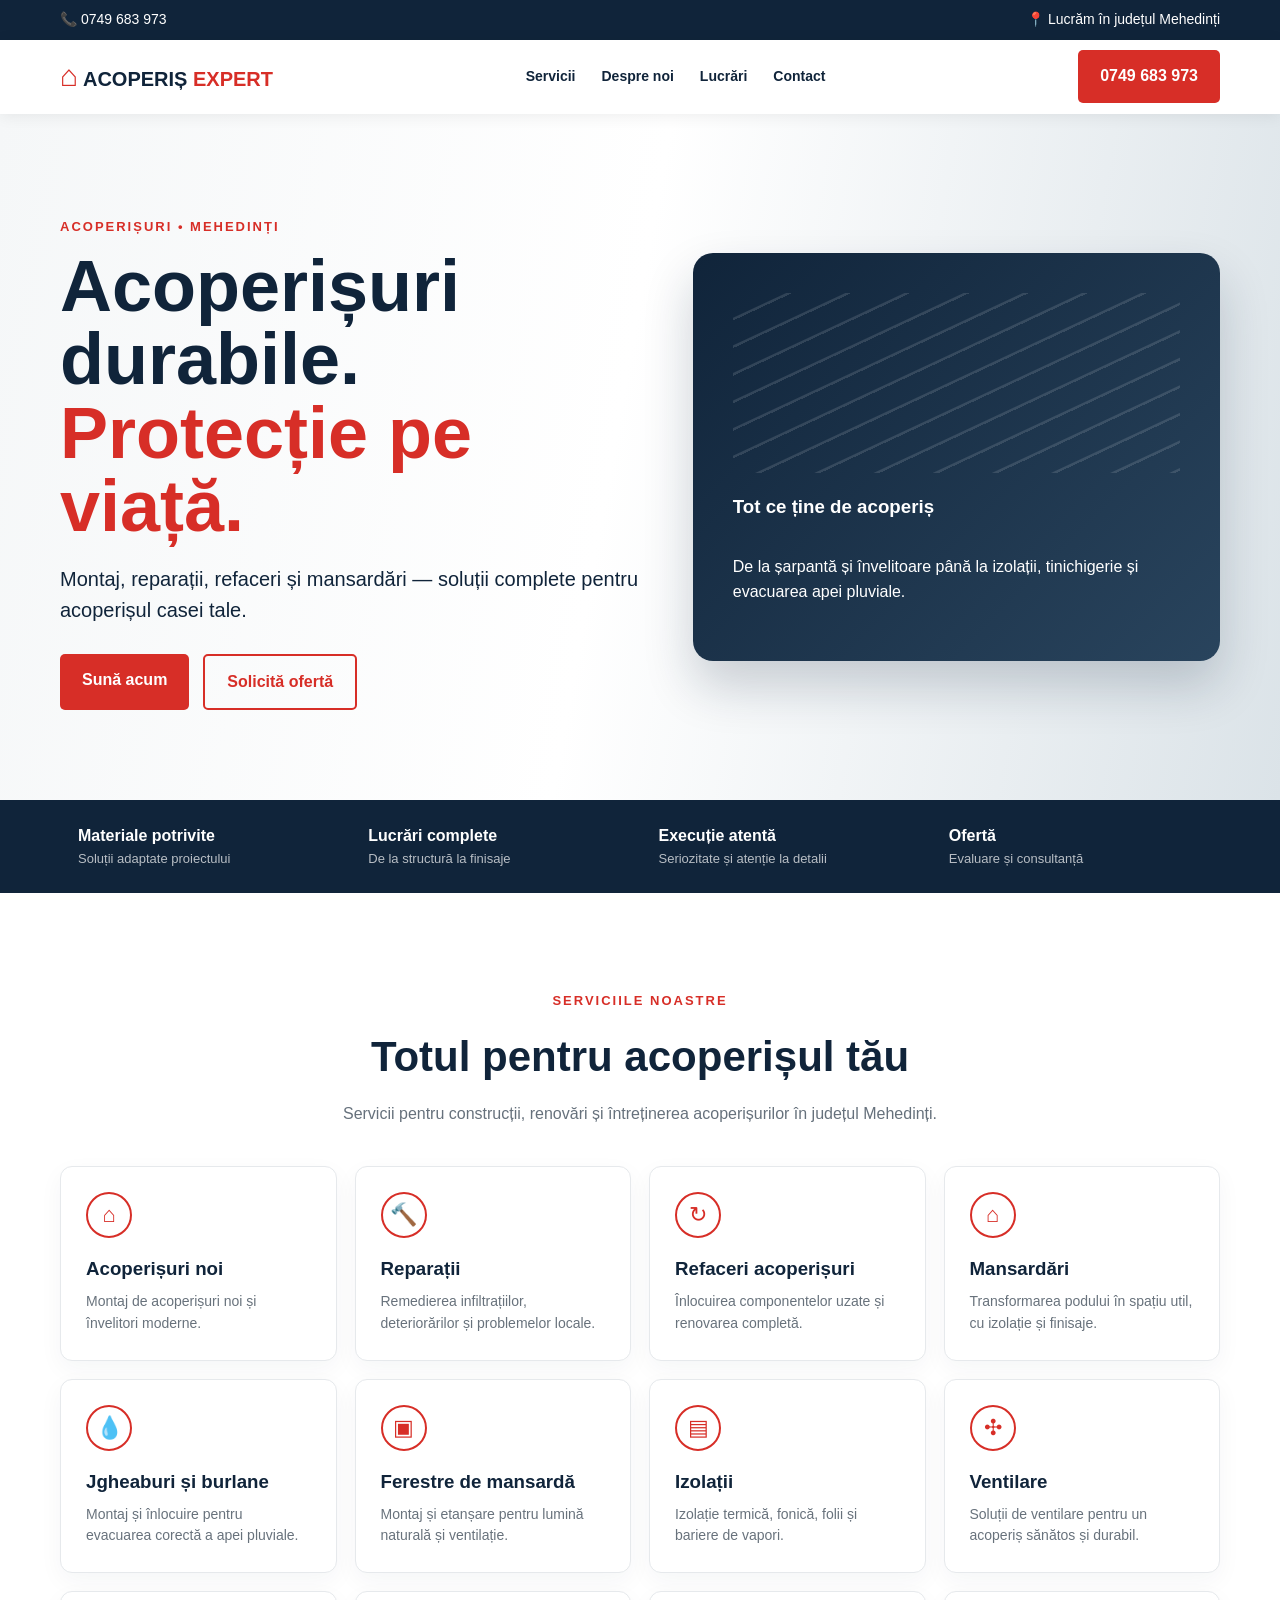
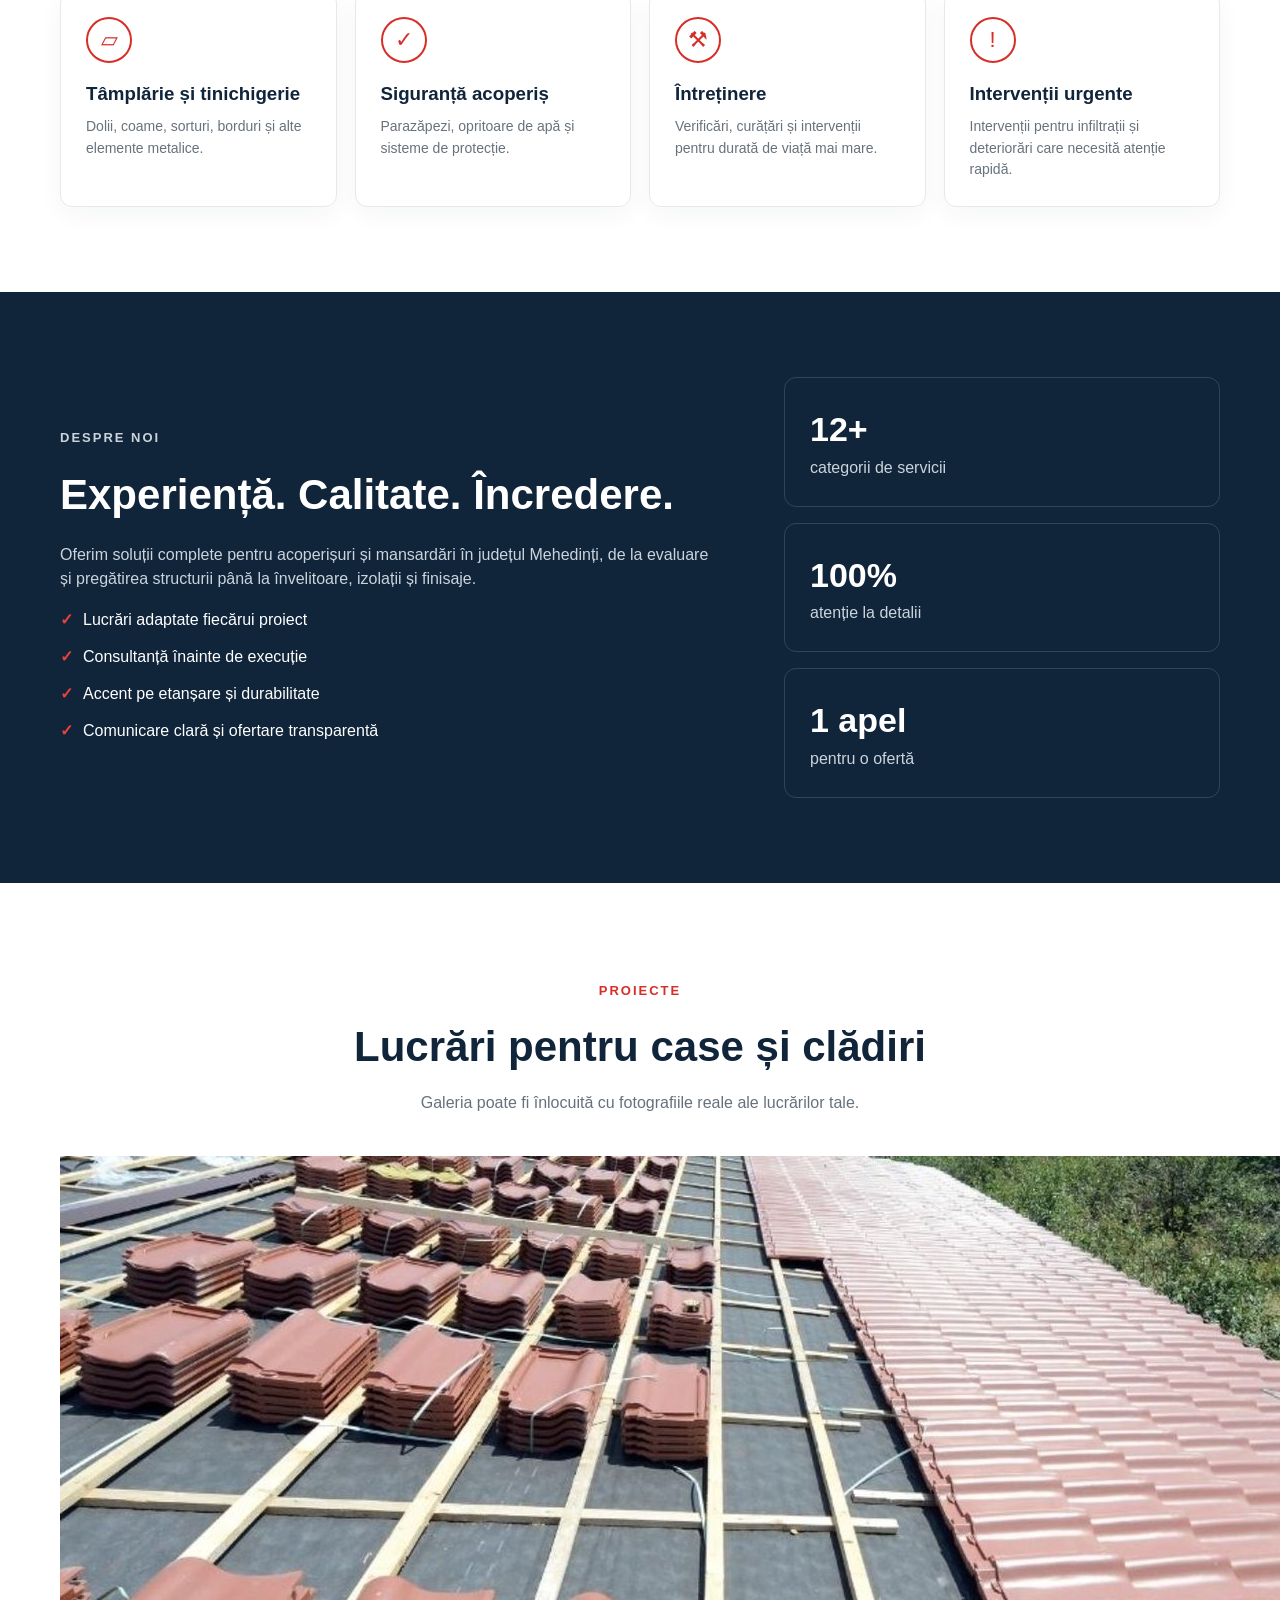
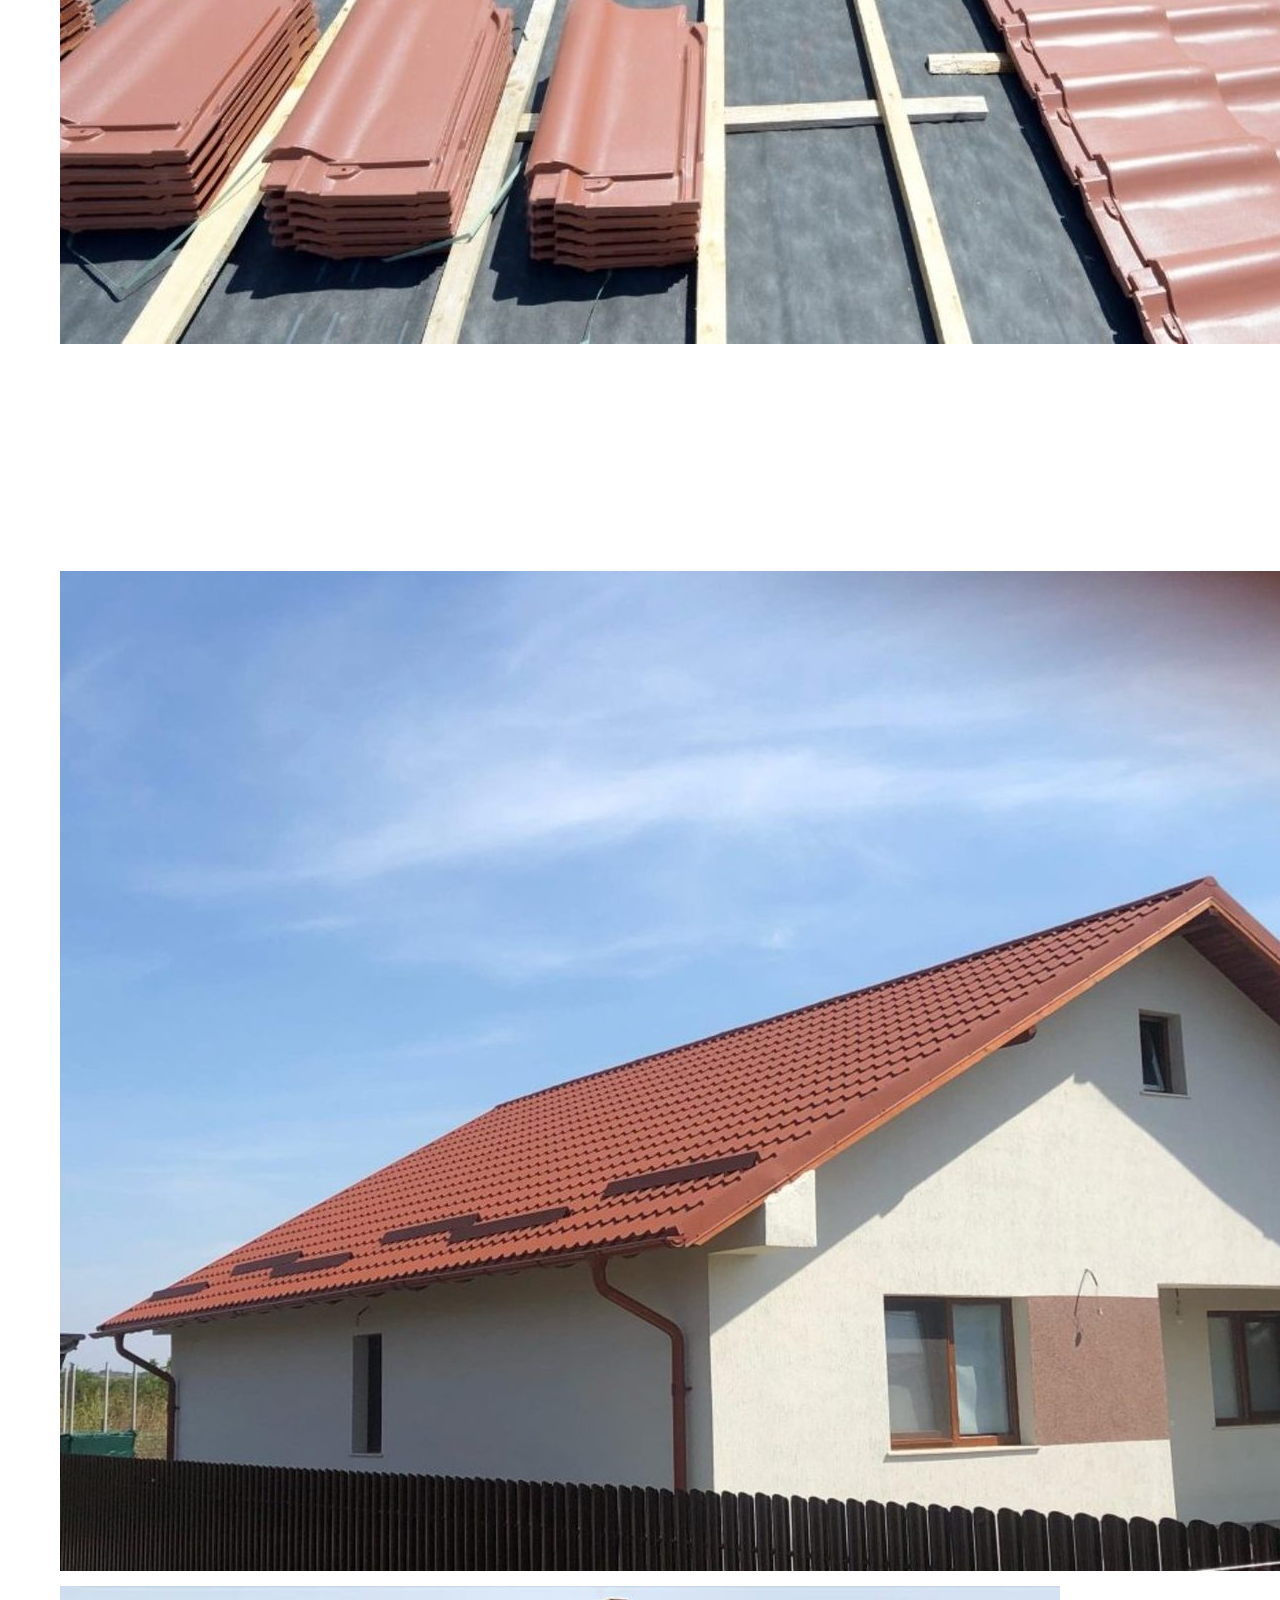
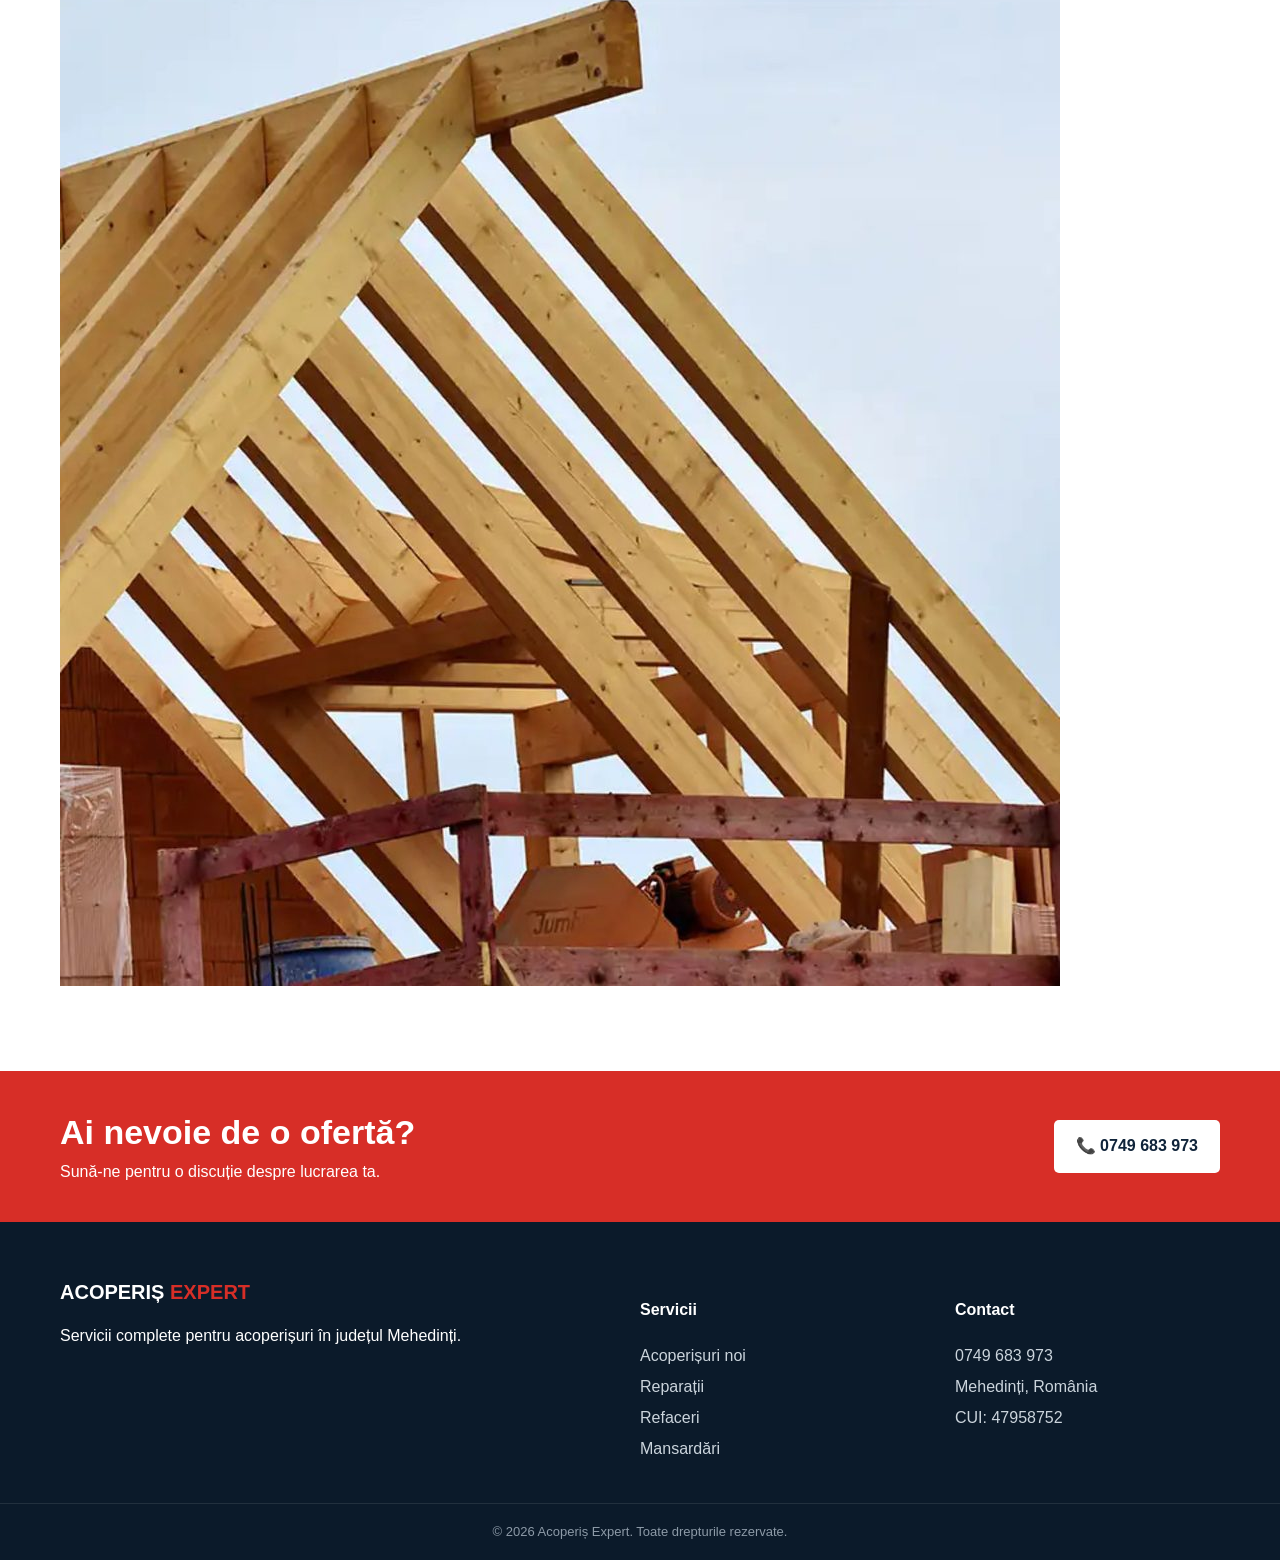
==== index.html @ fda5e719 "Update index.html" ====
<!doctype html>
<html lang="ro">
<head>
  <meta charset="utf-8">
  <meta name="viewport" content="width=device-width, initial-scale=1">
  <title>Acoperișuri Perfecte | Acoperișuri, Reparații și Mansardări în Mehedinți</title>
  <meta name="description" content="Acoperișuri Perfecte oferă servicii de acoperișuri în Mehedinți: montaj, reparații, refaceri și mansardări.">
  <meta name="robots" content="index, follow">
  <meta name="theme-color" content="#10243a">
  <link rel="canonical" href="https://EXEMPLU-DOMENIU.ro/">
  <link rel="stylesheet" href="style.css">
  <script type="application/ld+json">
  {
    "@context":"https://schema.org",
    "@type":"RoofingContractor",
    "name":"Acoperiș Expert",
    "telephone":"+40749683973",
    "areaServed":{"@type":"AdministrativeArea","name":"Mehedinți"},
    "address":{"@type":"PostalAddress","addressRegion":"Mehedinți","addressCountry":"RO"},
    "vatID":"RO47958752",
    "url":"https://EXEMPLU-DOMENIU.ro/"
  }
  </script>
</head>
<body>
<header class="topbar">
  <div class="wrap topbar-inner">
    <span>📞 0749 683 973</span>
    <span>📍 Lucrăm în județul Mehedinți</span>
  </div>
</header>

<nav class="nav">
  <div class="wrap nav-inner">
    <a class="logo" href="#acasa"><span>⌂</span> ACOPERIȘ <b>EXPERT</b></a>
    <div class="links">
      <a href="#servicii">Servicii</a>
      <a href="#despre">Despre noi</a>
      <a href="#lucrari">Lucrări</a>
      <a href="#contact">Contact</a>
    </div>
    <a class="btn" href="tel:+40749683973">0749 683 973</a>
  </div>
</nav>

<main id="acasa">
<section class="hero">
  <div class="wrap hero-grid">
    <div>
      <p class="eyebrow">ACOPERIȘURI • MEHEDINȚI</p>
      <h1>Acoperișuri durabile.<br><strong>Protecție pe viață.</strong></h1>
      <p class="lead">Montaj, reparații, refaceri și mansardări — soluții complete pentru acoperișul casei tale.</p>
      <div class="actions">
        <a class="btn" href="tel:+40749683973">Sună acum</a>
        <a class="btn ghost" href="#contact">Solicită ofertă</a>
      </div>
    </div>
    <div class="hero-card">
      <div class="roof-lines"></div>
      <h3>Tot ce ține de acoperiș</h3>
      <p>De la șarpantă și învelitoare până la izolații, tinichigerie și evacuarea apei pluviale.</p>
    </div>
  </div>
</section>

<section class="trust">
  <div class="wrap trust-grid">
    <div><b>Materiale potrivite</b><span>Soluții adaptate proiectului</span></div>
    <div><b>Lucrări complete</b><span>De la structură la finisaje</span></div>
    <div><b>Execuție atentă</b><span>Seriozitate și atenție la detalii</span></div>
    <div><b>Ofertă</b><span>Evaluare și consultanță</span></div>
  </div>
</section>

<section id="servicii" class="section">
  <div class="wrap">
    <p class="eyebrow center">SERVICIILE NOASTRE</p>
    <h2>Totul pentru acoperișul tău</h2>
    <p class="section-lead">Servicii pentru construcții, renovări și întreținerea acoperișurilor în județul Mehedinți.</p>
    <div class="cards">
      <article><div class="icon">⌂</div><h3>Acoperișuri noi</h3><p>Montaj de acoperișuri noi și învelitori moderne.</p></article>
      <article><div class="icon">🔨</div><h3>Reparații</h3><p>Remedierea infiltrațiilor, deteriorărilor și problemelor locale.</p></article>
      <article><div class="icon">↻</div><h3>Refaceri acoperișuri</h3><p>Înlocuirea componentelor uzate și renovarea completă.</p></article>
      <article><div class="icon">⌂</div><h3>Mansardări</h3><p>Transformarea podului în spațiu util, cu izolație și finisaje.</p></article>
      <article><div class="icon">💧</div><h3>Jgheaburi și burlane</h3><p>Montaj și înlocuire pentru evacuarea corectă a apei pluviale.</p></article>
      <article><div class="icon">▣</div><h3>Ferestre de mansardă</h3><p>Montaj și etanșare pentru lumină naturală și ventilație.</p></article>
      <article><div class="icon">▤</div><h3>Izolații</h3><p>Izolație termică, fonică, folii și bariere de vapori.</p></article>
      <article><div class="icon">✣</div><h3>Ventilare</h3><p>Soluții de ventilare pentru un acoperiș sănătos și durabil.</p></article>
      <article><div class="icon">▱</div><h3>Tâmplărie și tinichigerie</h3><p>Dolii, coame, sorturi, borduri și alte elemente metalice.</p></article>
      <article><div class="icon">✓</div><h3>Siguranță acoperiș</h3><p>Parazăpezi, opritoare de apă și sisteme de protecție.</p></article>
      <article><div class="icon">⚒</div><h3>Întreținere</h3><p>Verificări, curățări și intervenții pentru durată de viață mai mare.</p></article>
      <article><div class="icon">!</div><h3>Intervenții urgente</h3><p>Intervenții pentru infiltrații și deteriorări care necesită atenție rapidă.</p></article>
    </div>
  </div>
</section>

<section id="despre" class="section dark">
  <div class="wrap split">
    <div>
      <p class="eyebrow">DESPRE NOI</p>
      <h2>Experiență. Calitate. Încredere.</h2>
      <p>Oferim soluții complete pentru acoperișuri și mansardări în județul Mehedinți, de la evaluare și pregătirea structurii până la învelitoare, izolații și finisaje.</p>
      <ul class="checks">
        <li>Lucrări adaptate fiecărui proiect</li>
        <li>Consultanță înainte de execuție</li>
        <li>Accent pe etanșare și durabilitate</li>
        <li>Comunicare clară și ofertare transparentă</li>
      </ul>
    </div>
    <div class="facts">
      <div><strong>12+</strong><span>categorii de servicii</span></div>
      <div><strong>100%</strong><span>atenție la detalii</span></div>
      <div><strong>1 apel</strong><span>pentru o ofertă</span></div>
    </div>
  </div>
</section>

<section id="lucrari" class="section">
  <div class="wrap">
    <p class="eyebrow center">PROIECTE</p>
    <h2>Lucrări pentru case și clădiri</h2>
    <p class="section-lead">Galeria poate fi înlocuită cu fotografiile reale ale lucrărilor tale.</p>
    <div class="gallery">
      <img src="galerie-01.jpg" alt="Acoperiș nou">
<img src="galerie-02.jpg" alt="Acoperiș">
<img src="galerie-03.jpg" alt="Acoperiș">
<img src="galerie-04.jpg" alt="Acoperiș">
<img src="galerie-05.jpg" alt="Șarpantă">
<img src="galerie-06.jpg" alt="Montaj acoperiș">
<img src="galerie-07.jpg" alt="Șarpantă din lemn">
<img src="galerie-08.jpg" alt="Structură acoperiș">
<img src="galerie-09.jpg" alt="Lucrări acoperiș">
      </div>
    </div>
  
</section>

<section id="contact" class="cta">
  <div class="wrap cta-inner">
    <div><h2>Ai nevoie de o ofertă?</h2><p>Sună-ne pentru o discuție despre lucrarea ta.</p></div>
    <a class="btn light" href="tel:+40749683973">📞 0749 683 973</a>
  </div>
</section>
</main>

<footer>
  <div class="wrap footer-grid">
    <div><div class="logo light-logo">ACOPERIȘ <b>EXPERT</b></div><p>Servicii complete pentru acoperișuri în județul Mehedinți.</p></div>
    <div><h4>Servicii</h4><a href="#servicii">Acoperișuri noi</a><a href="#servicii">Reparații</a><a href="#servicii">Refaceri</a><a href="#servicii">Mansardări</a></div>
    <div><h4>Contact</h4><a href="tel:+40749683973">0749 683 973</a><span>Mehedinți, România</span><span>CUI: 47958752</span></div>
  </div>
  <div class="copyright">© 2026 Acoperiș Expert. Toate drepturile rezervate.</div>
</footer>
</body>
</html>
---- style.css ----
*{box-sizing:border-box}html{scroll-behavior:smooth}body{margin:0;font-family:Inter,Arial,sans-serif;color:#10243a;background:#fff;line-height:1.55}.wrap{width:min(1160px,92%);margin:auto}.topbar{background:#10243a;color:#fff;font-size:14px}.topbar-inner{display:flex;justify-content:space-between;padding:9px 0}.nav{background:#fff;position:sticky;top:0;z-index:10;box-shadow:0 2px 15px #00000012}.nav-inner{display:flex;align-items:center;justify-content:space-between;min-height:74px}.logo{font-weight:900;font-size:20px;color:#10243a;text-decoration:none}.logo span{color:#d72e27;font-size:30px}.logo b{color:#d72e27}.links{display:flex;gap:26px}.links a{color:#10243a;text-decoration:none;font-weight:700;font-size:14px}.btn{display:inline-block;background:#d72e27;color:#fff;text-decoration:none;font-weight:800;padding:14px 22px;border-radius:5px}.hero{background:linear-gradient(100deg,#f5f7f8 0%,#fff 48%,#dbe3e8 100%);padding:90px 0}.hero-grid{display:grid;grid-template-columns:1.05fr .95fr;gap:50px;align-items:center}.eyebrow{font-size:13px;font-weight:900;letter-spacing:2px;color:#d72e27}.hero h1{font-size:clamp(42px,6vw,72px);line-height:1.02;margin:12px 0}.hero h1 strong{color:#d72e27}.lead{font-size:20px;max-width:620px}.actions{display:flex;gap:14px;margin-top:28px}.ghost{background:transparent;color:#d72e27;border:2px solid #d72e27}.hero-card{min-height:350px;border-radius:20px;background:linear-gradient(135deg,#10243a,#29445d);color:#fff;padding:40px;display:flex;flex-direction:column;justify-content:end;box-shadow:0 25px 50px #10243a33}.roof-lines{height:180px;background:repeating-linear-gradient(155deg,transparent 0 22px,#ffffff20 23px 25px);margin-bottom:auto}.trust{background:#10243a;color:#fff}.trust-grid{display:grid;grid-template-columns:repeat(4,1fr);gap:1px}.trust-grid div{padding:24px 18px}.trust-grid b,.trust-grid span{display:block}.trust-grid span{opacity:.7;font-size:13px}.section{padding:85px 0}.center{text-align:center}.section h2{font-size:42px;text-align:center;margin:8px 0 12px}.section-lead{text-align:center;max-width:700px;margin:0 auto 40px;color:#66717c}.cards{display:grid;grid-template-columns:repeat(4,1fr);gap:18px}.cards article{border:1px solid #e6e9ec;border-radius:12px;padding:25px;background:#fff;box-shadow:0 8px 24px #10243a0b}.icon{width:46px;height:46px;border:2px solid #d72e27;border-radius:50%;display:grid;place-items:center;color:#d72e27;font-size:22px;margin-bottom:16px}.cards h3{margin:0 0 8px}.cards p{margin:0;color:#68727c;font-size:14px}.dark{background:#10243a;color:#fff}.split{display:grid;grid-template-columns:1.2fr .8fr;gap:70px;align-items:center}.split h2{text-align:left;color:#fff}.split p{color:#cbd4dc}.checks{padding:0;list-style:none}.checks li{margin:12px 0}.checks li:before{content:"✓";color:#e8423b;font-weight:900;margin-right:10px}.facts{display:grid;gap:16px}.facts div{padding:25px;border:1px solid #ffffff25;border-radius:12px}.facts strong{font-size:34px;display:block}.facts span{color:#cbd4dc}.gallery{display:grid;grid-template-columns:repeat(4,1fr);gap:15px}.gallery div{min-height:220px;border-radius:12px;background:linear-gradient(135deg,#344d63,#8e9aa4);display:flex;align-items:end;padding:22px;color:#fff;font-weight:900}.cta{background:#d72e27;color:#fff;padding:35px 0}.cta-inner{display:flex;justify-content:space-between;align-items:center}.cta h2{margin:0;font-size:34px}.cta p{margin:2px 0}.btn.light{background:#fff;color:#10243a}footer{background:#0b1a2a;color:#fff;padding:55px 0 0}.footer-grid{display:grid;grid-template-columns:2fr 1fr 1fr;gap:50px}.footer-grid a,.footer-grid span{display:block;color:#cbd4dc;text-decoration:none;margin:6px 0}.light-logo{color:#fff}.copyright{text-align:center;border-top:1px solid #ffffff18;margin-top:35px;padding:18px;color:#8d9aa7;font-size:13px}@media(max-width:900px){.links{display:none}.hero-grid,.split{grid-template-columns:1fr}.cards{grid-template-columns:repeat(2,1fr)}.gallery{grid-template-columns:repeat(2,1fr)}.trust-grid{grid-template-columns:repeat(2,1fr)}}@media(max-width:600px){.topbar-inner{flex-direction:column;gap:4px}.nav-inner .btn{padding:10px 13px}.hero{padding:55px 0}.hero h1{font-size:45px}.cards,.gallery,.trust-grid,.footer-grid{grid-template-columns:1fr}.section{padding:60px 0}.section h2{font-size:34px}.cta-inner{flex-direction:column;align-items:flex-start;gap:20px}}
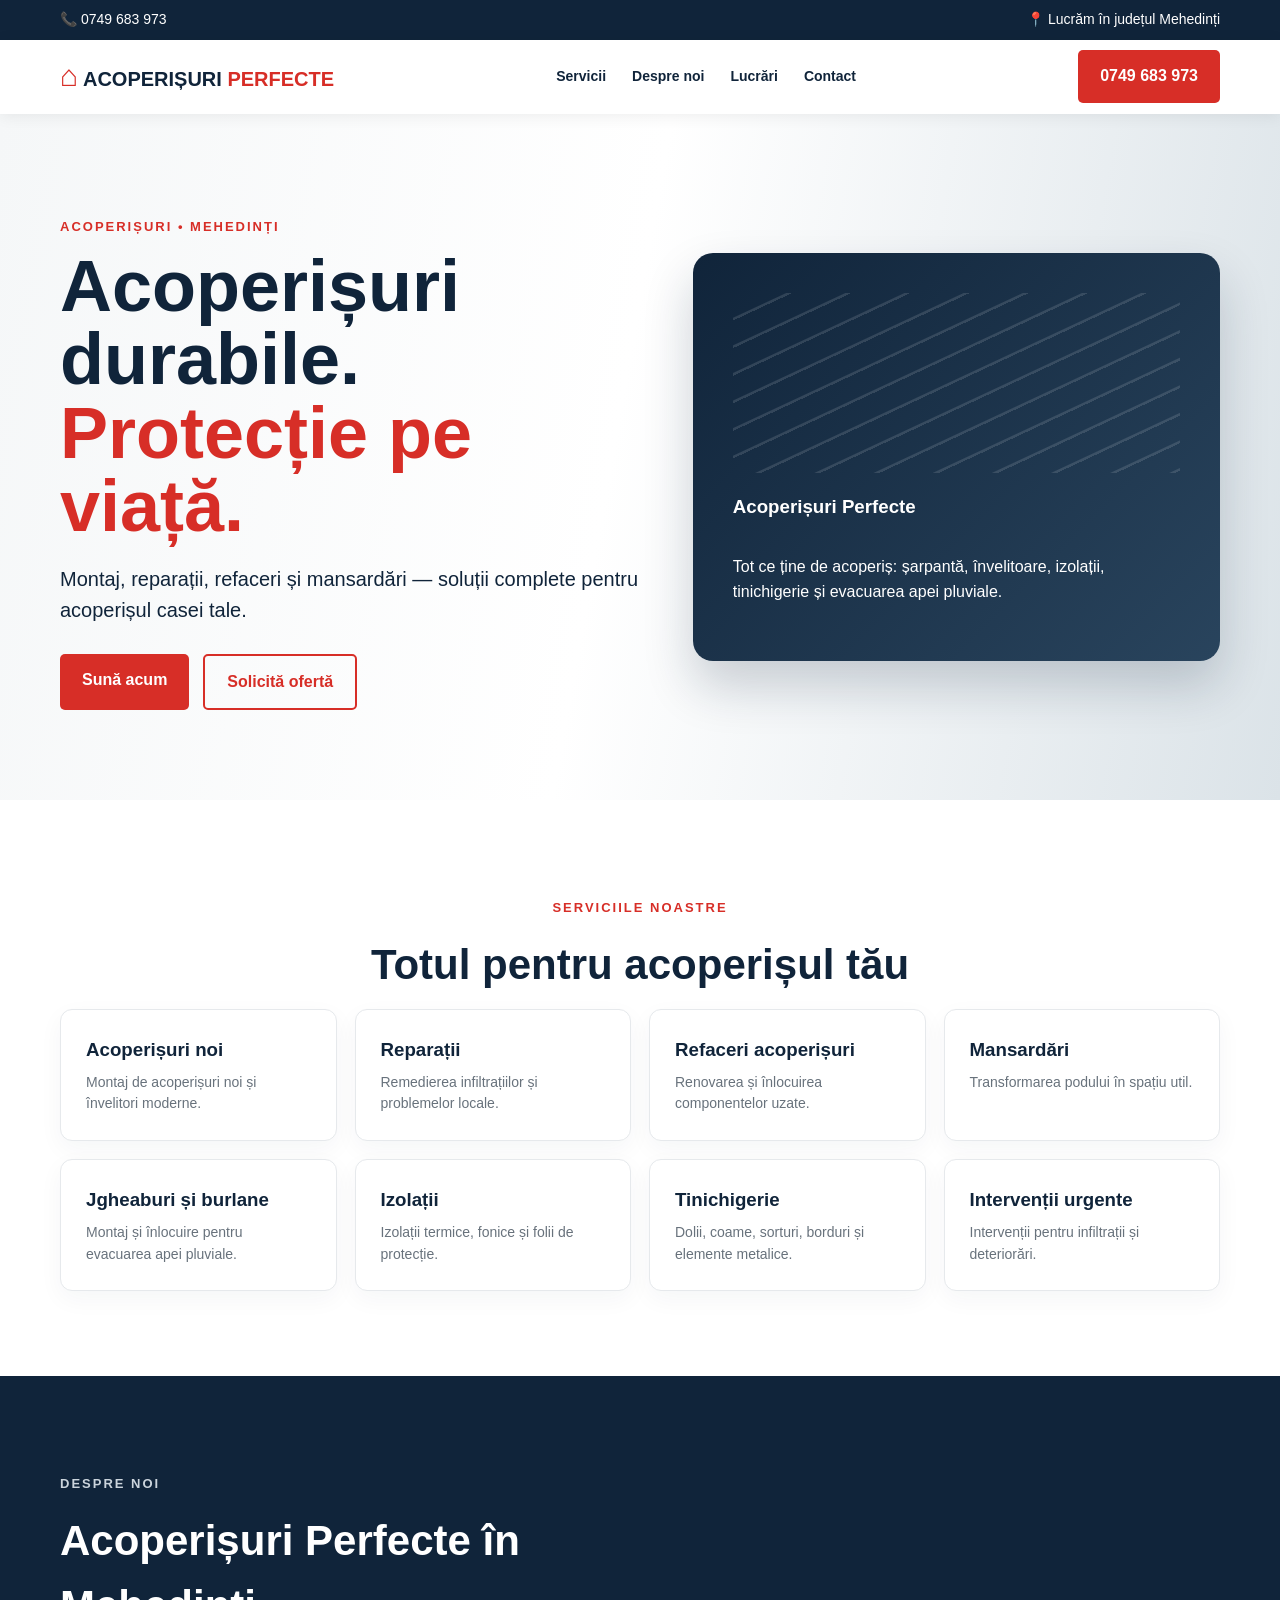
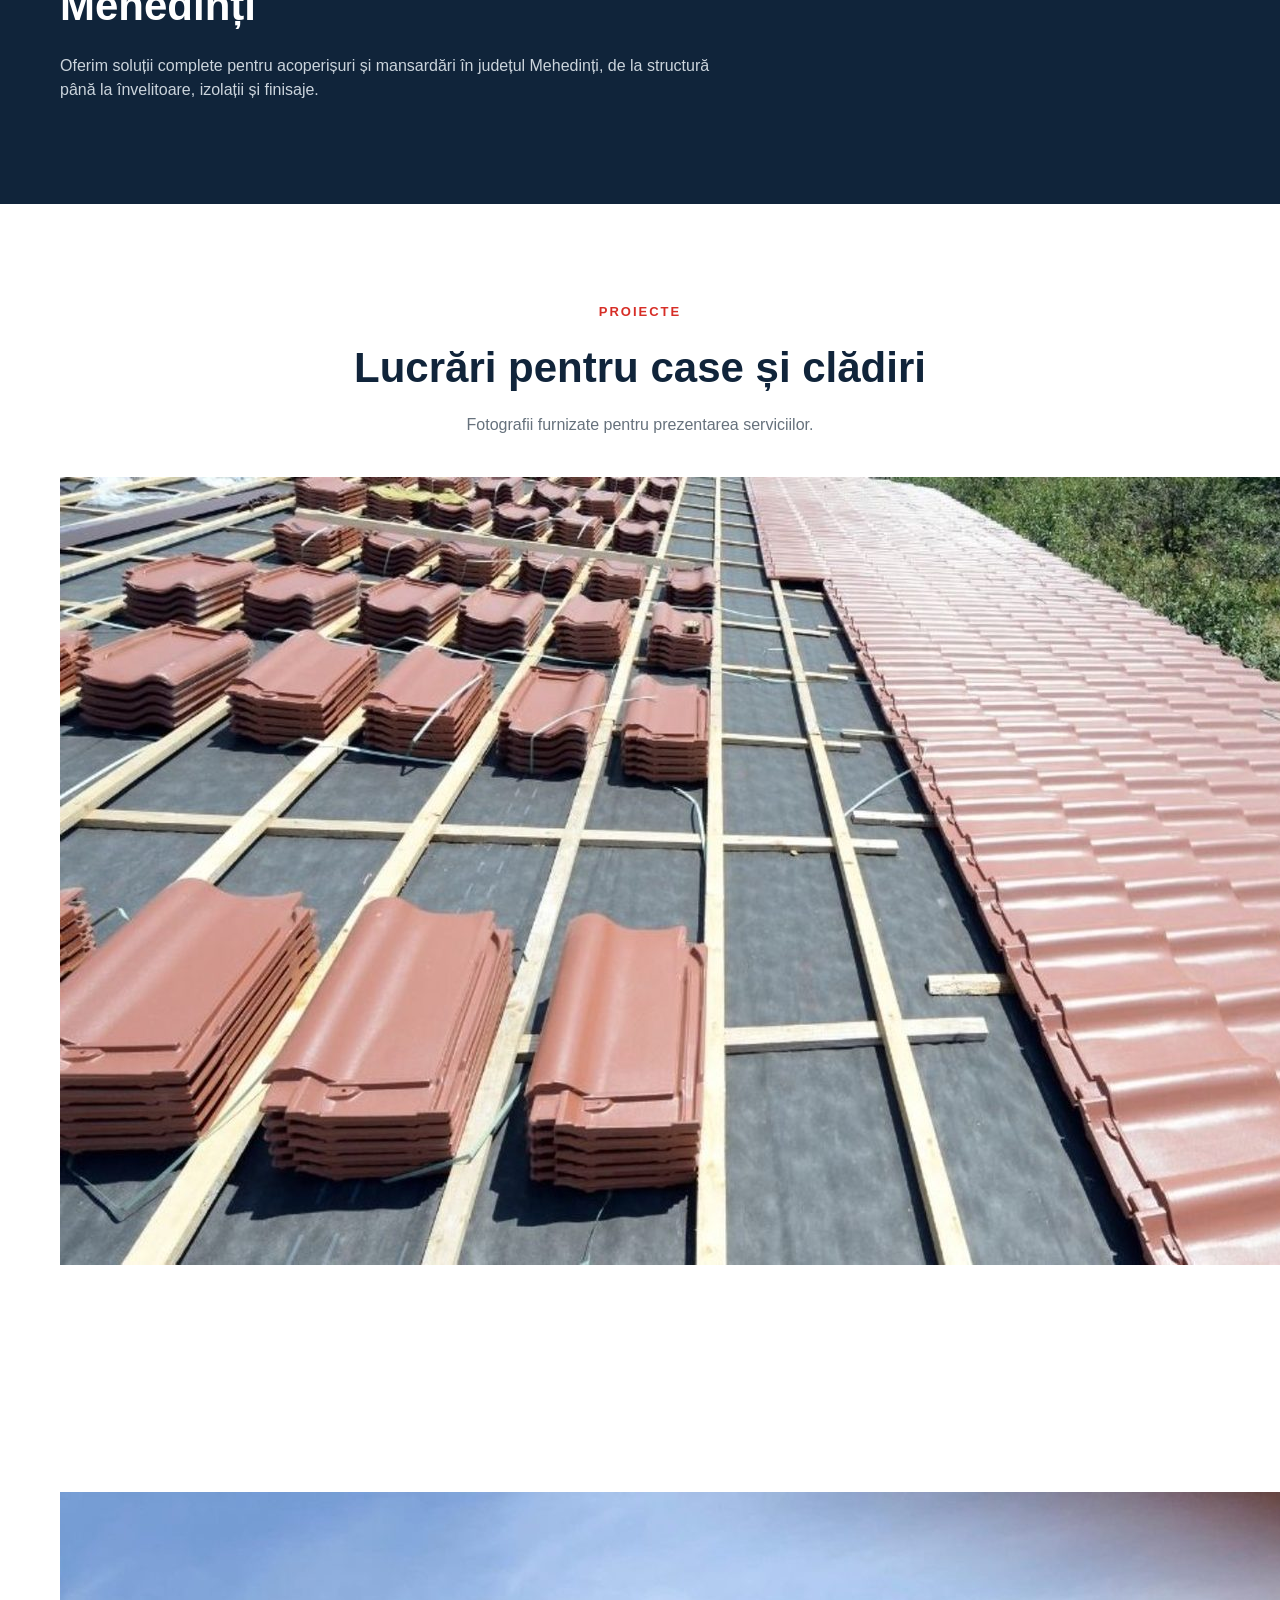
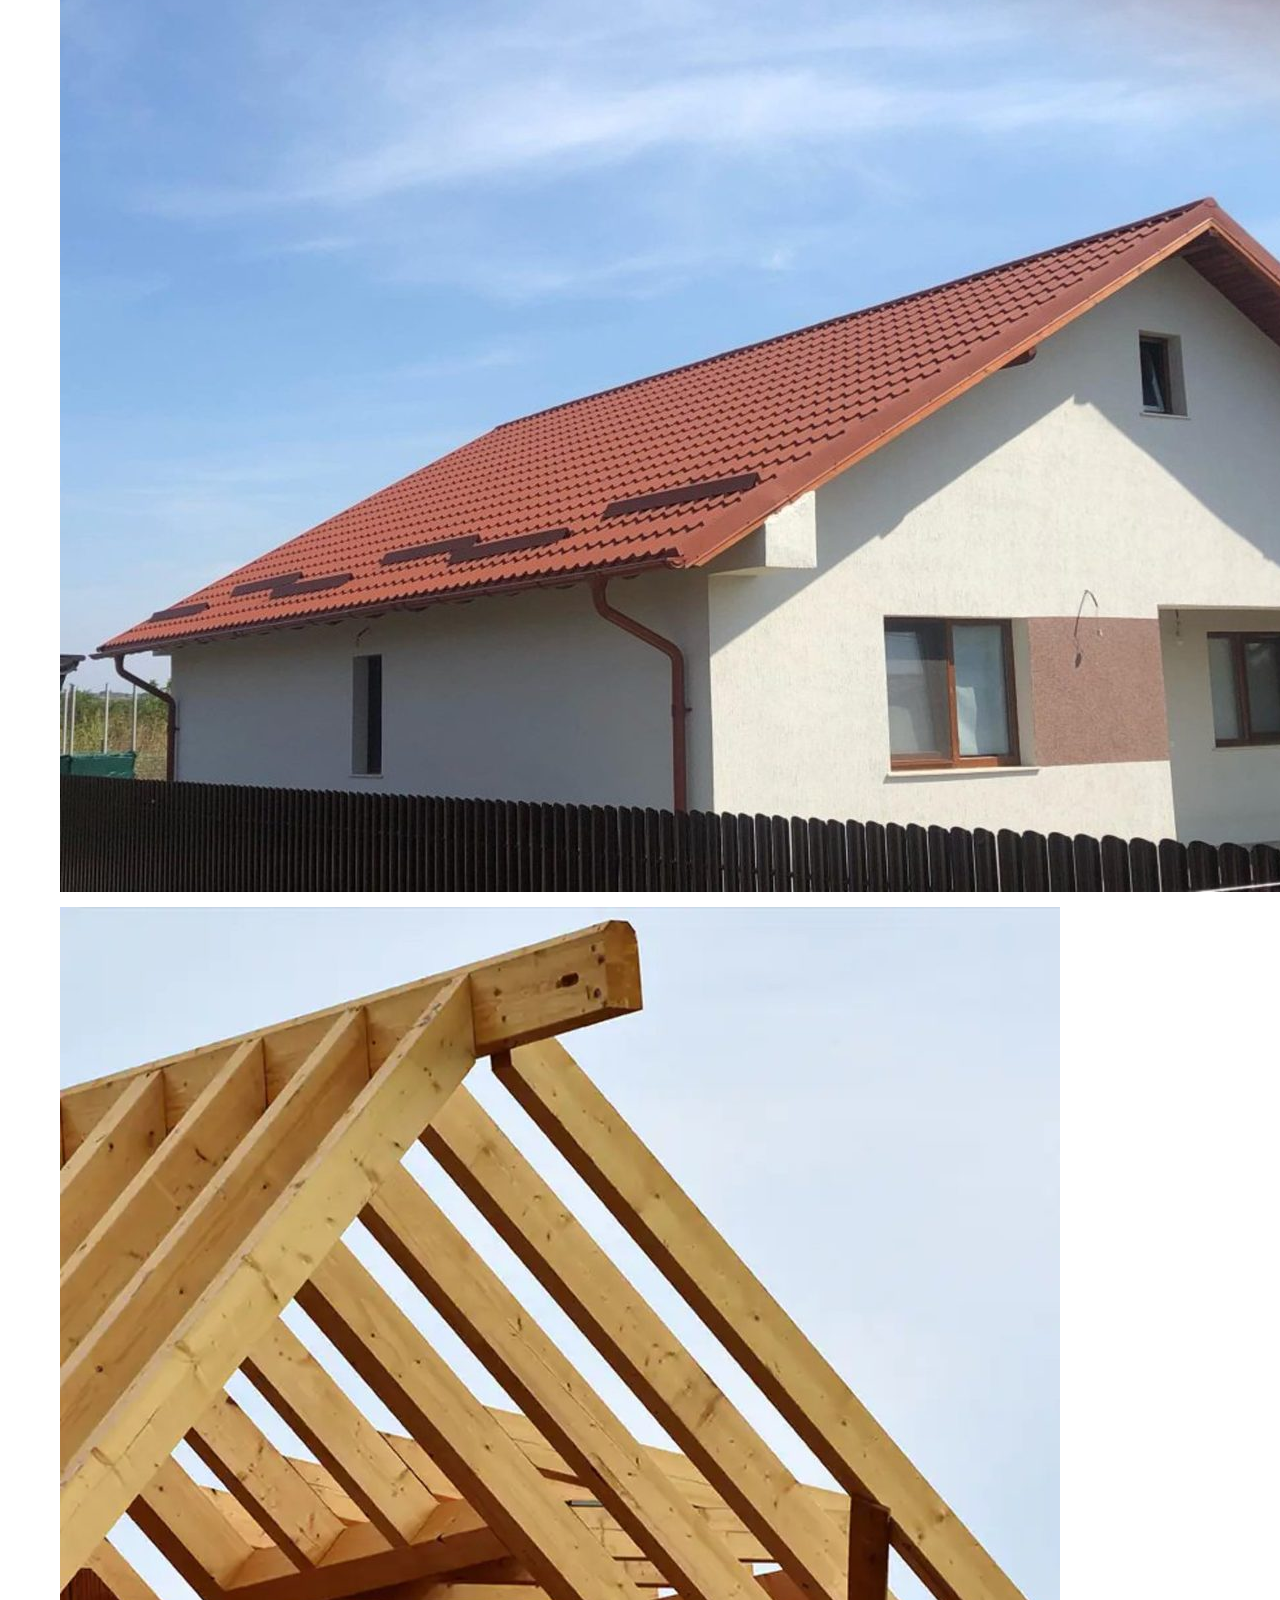
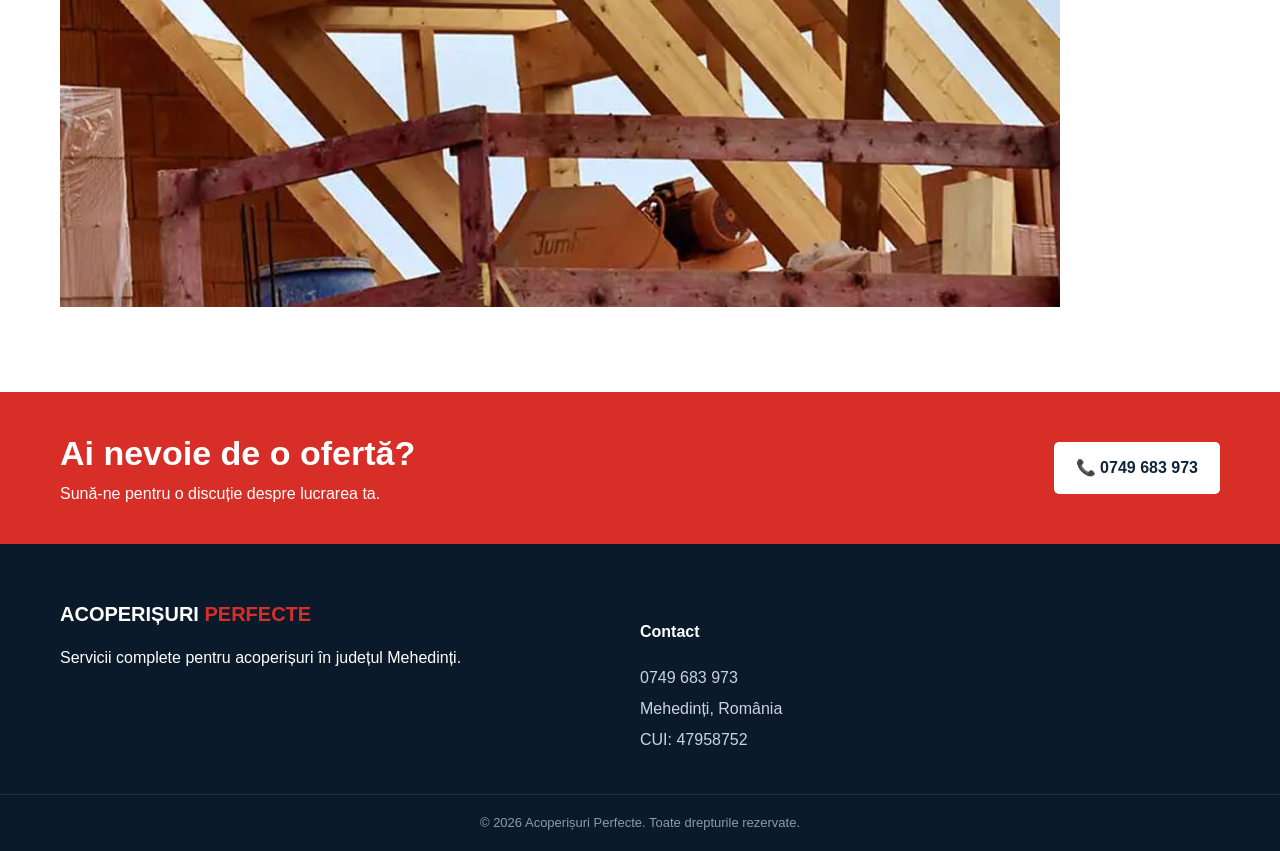
==== commit 7ef187e5: "Add files via upload" ====
--- a/index.html
+++ b/index.html
@@ -1,155 +1,28 @@
 <!doctype html>
 <html lang="ro">
 <head>
-  <meta charset="utf-8">
-  <meta name="viewport" content="width=device-width, initial-scale=1">
-  <title>Acoperișuri Perfecte | Acoperișuri, Reparații și Mansardări în Mehedinți</title>
-  <meta name="description" content="Acoperișuri Perfecte oferă servicii de acoperișuri în Mehedinți: montaj, reparații, refaceri și mansardări.">
-  <meta name="robots" content="index, follow">
-  <meta name="theme-color" content="#10243a">
-  <link rel="canonical" href="https://EXEMPLU-DOMENIU.ro/">
-  <link rel="stylesheet" href="style.css">
-  <script type="application/ld+json">
-  {
-    "@context":"https://schema.org",
-    "@type":"RoofingContractor",
-    "name":"Acoperiș Expert",
-    "telephone":"+40749683973",
-    "areaServed":{"@type":"AdministrativeArea","name":"Mehedinți"},
-    "address":{"@type":"PostalAddress","addressRegion":"Mehedinți","addressCountry":"RO"},
-    "vatID":"RO47958752",
-    "url":"https://EXEMPLU-DOMENIU.ro/"
-  }
-  </script>
+<meta charset="utf-8">
+<meta name="viewport" content="width=device-width, initial-scale=1">
+<title>Acoperișuri Perfecte | Acoperișuri, Reparații și Mansardări în Mehedinți</title>
+<meta name="description" content="Acoperișuri Perfecte oferă servicii de acoperișuri în Mehedinți: montaj, reparații, refaceri, mansardări, izolații, jgheaburi și burlane.">
+<meta name="robots" content="index, follow">
+<meta name="theme-color" content="#10243a">
+<link rel="stylesheet" href="style.css">
+<script type="application/ld+json">{"@context":"https://schema.org","@type":"RoofingContractor","name":"Acoperișuri Perfecte","telephone":"+40749683973","areaServed":{"@type":"AdministrativeArea","name":"Mehedinți"},"address":{"@type":"PostalAddress","addressRegion":"Mehedinți","addressCountry":"RO"},"vatID":"RO47958752"}</script>
 </head>
 <body>
-<header class="topbar">
-  <div class="wrap topbar-inner">
-    <span>📞 0749 683 973</span>
-    <span>📍 Lucrăm în județul Mehedinți</span>
-  </div>
-</header>
-
-<nav class="nav">
-  <div class="wrap nav-inner">
-    <a class="logo" href="#acasa"><span>⌂</span> ACOPERIȘ <b>EXPERT</b></a>
-    <div class="links">
-      <a href="#servicii">Servicii</a>
-      <a href="#despre">Despre noi</a>
-      <a href="#lucrari">Lucrări</a>
-      <a href="#contact">Contact</a>
-    </div>
-    <a class="btn" href="tel:+40749683973">0749 683 973</a>
-  </div>
-</nav>
-
+<header class="topbar"><div class="wrap topbar-inner"><span>📞 0749 683 973</span><span>📍 Lucrăm în județul Mehedinți</span></div></header>
+<nav class="nav"><div class="wrap nav-inner"><a class="logo" href="#acasa"><span>⌂</span> ACOPERIȘURI <b>PERFECTE</b></a><div class="links"><a href="#servicii">Servicii</a><a href="#despre">Despre noi</a><a href="#lucrari">Lucrări</a><a href="#contact">Contact</a></div><a class="btn" href="tel:+40749683973">0749 683 973</a></div></nav>
 <main id="acasa">
-<section class="hero">
-  <div class="wrap hero-grid">
-    <div>
-      <p class="eyebrow">ACOPERIȘURI • MEHEDINȚI</p>
-      <h1>Acoperișuri durabile.<br><strong>Protecție pe viață.</strong></h1>
-      <p class="lead">Montaj, reparații, refaceri și mansardări — soluții complete pentru acoperișul casei tale.</p>
-      <div class="actions">
-        <a class="btn" href="tel:+40749683973">Sună acum</a>
-        <a class="btn ghost" href="#contact">Solicită ofertă</a>
-      </div>
-    </div>
-    <div class="hero-card">
-      <div class="roof-lines"></div>
-      <h3>Tot ce ține de acoperiș</h3>
-      <p>De la șarpantă și învelitoare până la izolații, tinichigerie și evacuarea apei pluviale.</p>
-    </div>
-  </div>
-</section>
-
-<section class="trust">
-  <div class="wrap trust-grid">
-    <div><b>Materiale potrivite</b><span>Soluții adaptate proiectului</span></div>
-    <div><b>Lucrări complete</b><span>De la structură la finisaje</span></div>
-    <div><b>Execuție atentă</b><span>Seriozitate și atenție la detalii</span></div>
-    <div><b>Ofertă</b><span>Evaluare și consultanță</span></div>
-  </div>
-</section>
-
-<section id="servicii" class="section">
-  <div class="wrap">
-    <p class="eyebrow center">SERVICIILE NOASTRE</p>
-    <h2>Totul pentru acoperișul tău</h2>
-    <p class="section-lead">Servicii pentru construcții, renovări și întreținerea acoperișurilor în județul Mehedinți.</p>
-    <div class="cards">
-      <article><div class="icon">⌂</div><h3>Acoperișuri noi</h3><p>Montaj de acoperișuri noi și învelitori moderne.</p></article>
-      <article><div class="icon">🔨</div><h3>Reparații</h3><p>Remedierea infiltrațiilor, deteriorărilor și problemelor locale.</p></article>
-      <article><div class="icon">↻</div><h3>Refaceri acoperișuri</h3><p>Înlocuirea componentelor uzate și renovarea completă.</p></article>
-      <article><div class="icon">⌂</div><h3>Mansardări</h3><p>Transformarea podului în spațiu util, cu izolație și finisaje.</p></article>
-      <article><div class="icon">💧</div><h3>Jgheaburi și burlane</h3><p>Montaj și înlocuire pentru evacuarea corectă a apei pluviale.</p></article>
-      <article><div class="icon">▣</div><h3>Ferestre de mansardă</h3><p>Montaj și etanșare pentru lumină naturală și ventilație.</p></article>
-      <article><div class="icon">▤</div><h3>Izolații</h3><p>Izolație termică, fonică, folii și bariere de vapori.</p></article>
-      <article><div class="icon">✣</div><h3>Ventilare</h3><p>Soluții de ventilare pentru un acoperiș sănătos și durabil.</p></article>
-      <article><div class="icon">▱</div><h3>Tâmplărie și tinichigerie</h3><p>Dolii, coame, sorturi, borduri și alte elemente metalice.</p></article>
-      <article><div class="icon">✓</div><h3>Siguranță acoperiș</h3><p>Parazăpezi, opritoare de apă și sisteme de protecție.</p></article>
-      <article><div class="icon">⚒</div><h3>Întreținere</h3><p>Verificări, curățări și intervenții pentru durată de viață mai mare.</p></article>
-      <article><div class="icon">!</div><h3>Intervenții urgente</h3><p>Intervenții pentru infiltrații și deteriorări care necesită atenție rapidă.</p></article>
-    </div>
-  </div>
-</section>
-
-<section id="despre" class="section dark">
-  <div class="wrap split">
-    <div>
-      <p class="eyebrow">DESPRE NOI</p>
-      <h2>Experiență. Calitate. Încredere.</h2>
-      <p>Oferim soluții complete pentru acoperișuri și mansardări în județul Mehedinți, de la evaluare și pregătirea structurii până la învelitoare, izolații și finisaje.</p>
-      <ul class="checks">
-        <li>Lucrări adaptate fiecărui proiect</li>
-        <li>Consultanță înainte de execuție</li>
-        <li>Accent pe etanșare și durabilitate</li>
-        <li>Comunicare clară și ofertare transparentă</li>
-      </ul>
-    </div>
-    <div class="facts">
-      <div><strong>12+</strong><span>categorii de servicii</span></div>
-      <div><strong>100%</strong><span>atenție la detalii</span></div>
-      <div><strong>1 apel</strong><span>pentru o ofertă</span></div>
-    </div>
-  </div>
-</section>
-
-<section id="lucrari" class="section">
-  <div class="wrap">
-    <p class="eyebrow center">PROIECTE</p>
-    <h2>Lucrări pentru case și clădiri</h2>
-    <p class="section-lead">Galeria poate fi înlocuită cu fotografiile reale ale lucrărilor tale.</p>
-    <div class="gallery">
-      <img src="galerie-01.jpg" alt="Acoperiș nou">
-<img src="galerie-02.jpg" alt="Acoperiș">
-<img src="galerie-03.jpg" alt="Acoperiș">
-<img src="galerie-04.jpg" alt="Acoperiș">
-<img src="galerie-05.jpg" alt="Șarpantă">
-<img src="galerie-06.jpg" alt="Montaj acoperiș">
-<img src="galerie-07.jpg" alt="Șarpantă din lemn">
-<img src="galerie-08.jpg" alt="Structură acoperiș">
-<img src="galerie-09.jpg" alt="Lucrări acoperiș">
-      </div>
-    </div>
-  
-</section>
-
-<section id="contact" class="cta">
-  <div class="wrap cta-inner">
-    <div><h2>Ai nevoie de o ofertă?</h2><p>Sună-ne pentru o discuție despre lucrarea ta.</p></div>
-    <a class="btn light" href="tel:+40749683973">📞 0749 683 973</a>
-  </div>
-</section>
+<section class="hero"><div class="wrap hero-grid"><div><p class="eyebrow">ACOPERIȘURI • MEHEDINȚI</p><h1>Acoperișuri durabile.<br><strong>Protecție pe viață.</strong></h1><p class="lead">Montaj, reparații, refaceri și mansardări — soluții complete pentru acoperișul casei tale.</p><div class="actions"><a class="btn" href="tel:+40749683973">Sună acum</a><a class="btn ghost" href="#contact">Solicită ofertă</a></div></div><div class="hero-card"><div class="roof-lines"></div><h3>Acoperișuri Perfecte</h3><p>Tot ce ține de acoperiș: șarpantă, învelitoare, izolații, tinichigerie și evacuarea apei pluviale.</p></div></div></section>
+<section id="servicii" class="section"><div class="wrap"><p class="eyebrow center">SERVICIILE NOASTRE</p><h2>Totul pentru acoperișul tău</h2><div class="cards">
+<article><h3>Acoperișuri noi</h3><p>Montaj de acoperișuri noi și învelitori moderne.</p></article><article><h3>Reparații</h3><p>Remedierea infiltrațiilor și problemelor locale.</p></article><article><h3>Refaceri acoperișuri</h3><p>Renovarea și înlocuirea componentelor uzate.</p></article><article><h3>Mansardări</h3><p>Transformarea podului în spațiu util.</p></article><article><h3>Jgheaburi și burlane</h3><p>Montaj și înlocuire pentru evacuarea apei pluviale.</p></article><article><h3>Izolații</h3><p>Izolații termice, fonice și folii de protecție.</p></article><article><h3>Tinichigerie</h3><p>Dolii, coame, sorturi, borduri și elemente metalice.</p></article><article><h3>Intervenții urgente</h3><p>Intervenții pentru infiltrații și deteriorări.</p></article>
+</div></div></section>
+<section id="despre" class="section dark"><div class="wrap split"><div><p class="eyebrow">DESPRE NOI</p><h2>Acoperișuri Perfecte în Mehedinți</h2><p>Oferim soluții complete pentru acoperișuri și mansardări în județul Mehedinți, de la structură până la învelitoare, izolații și finisaje.</p></div></div></section>
+<section id="lucrari" class="section"><div class="wrap"><p class="eyebrow center">PROIECTE</p><h2>Lucrări pentru case și clădiri</h2><p class="section-lead">Fotografii furnizate pentru prezentarea serviciilor.</p><div class="gallery">
+<img src="galerie-01.jpg" alt="Acoperiș nou" loading="lazy"><img src="galerie-02.jpg" alt="Acoperiș cu țiglă" loading="lazy"><img src="galerie-03.jpg" alt="Refacere acoperiș" loading="lazy"><img src="galerie-04.jpg" alt="Învelitoare pentru acoperiș" loading="lazy"><img src="galerie-05.jpg" alt="Acoperiș cu țiglă roșie" loading="lazy"><img src="galerie-06.jpg" alt="Structură de acoperiș din lemn" loading="lazy"><img src="galerie-07.jpg" alt="Lucrări la șarpantă" loading="lazy"><img src="galerie-08.jpg" alt="Structură de acoperiș" loading="lazy"><img src="galerie-09.jpg" alt="Mansardare și izolație" loading="lazy"><img src="galerie-10.jpg" alt="Structură de acoperiș în lucru" loading="lazy">
+</div></div></section>
+<section id="contact" class="cta"><div class="wrap cta-inner"><div><h2>Ai nevoie de o ofertă?</h2><p>Sună-ne pentru o discuție despre lucrarea ta.</p></div><a class="btn light" href="tel:+40749683973">📞 0749 683 973</a></div></section>
 </main>
-
-<footer>
-  <div class="wrap footer-grid">
-    <div><div class="logo light-logo">ACOPERIȘ <b>EXPERT</b></div><p>Servicii complete pentru acoperișuri în județul Mehedinți.</p></div>
-    <div><h4>Servicii</h4><a href="#servicii">Acoperișuri noi</a><a href="#servicii">Reparații</a><a href="#servicii">Refaceri</a><a href="#servicii">Mansardări</a></div>
-    <div><h4>Contact</h4><a href="tel:+40749683973">0749 683 973</a><span>Mehedinți, România</span><span>CUI: 47958752</span></div>
-  </div>
-  <div class="copyright">© 2026 Acoperiș Expert. Toate drepturile rezervate.</div>
-</footer>
-</body>
-</html>
+<footer><div class="wrap footer-grid"><div><div class="logo light-logo">ACOPERIȘURI <b>PERFECTE</b></div><p>Servicii complete pentru acoperișuri în județul Mehedinți.</p></div><div><h4>Contact</h4><a href="tel:+40749683973">0749 683 973</a><span>Mehedinți, România</span><span>CUI: 47958752</span></div></div><div class="copyright">© 2026 Acoperișuri Perfecte. Toate drepturile rezervate.</div></footer>
+</body></html>
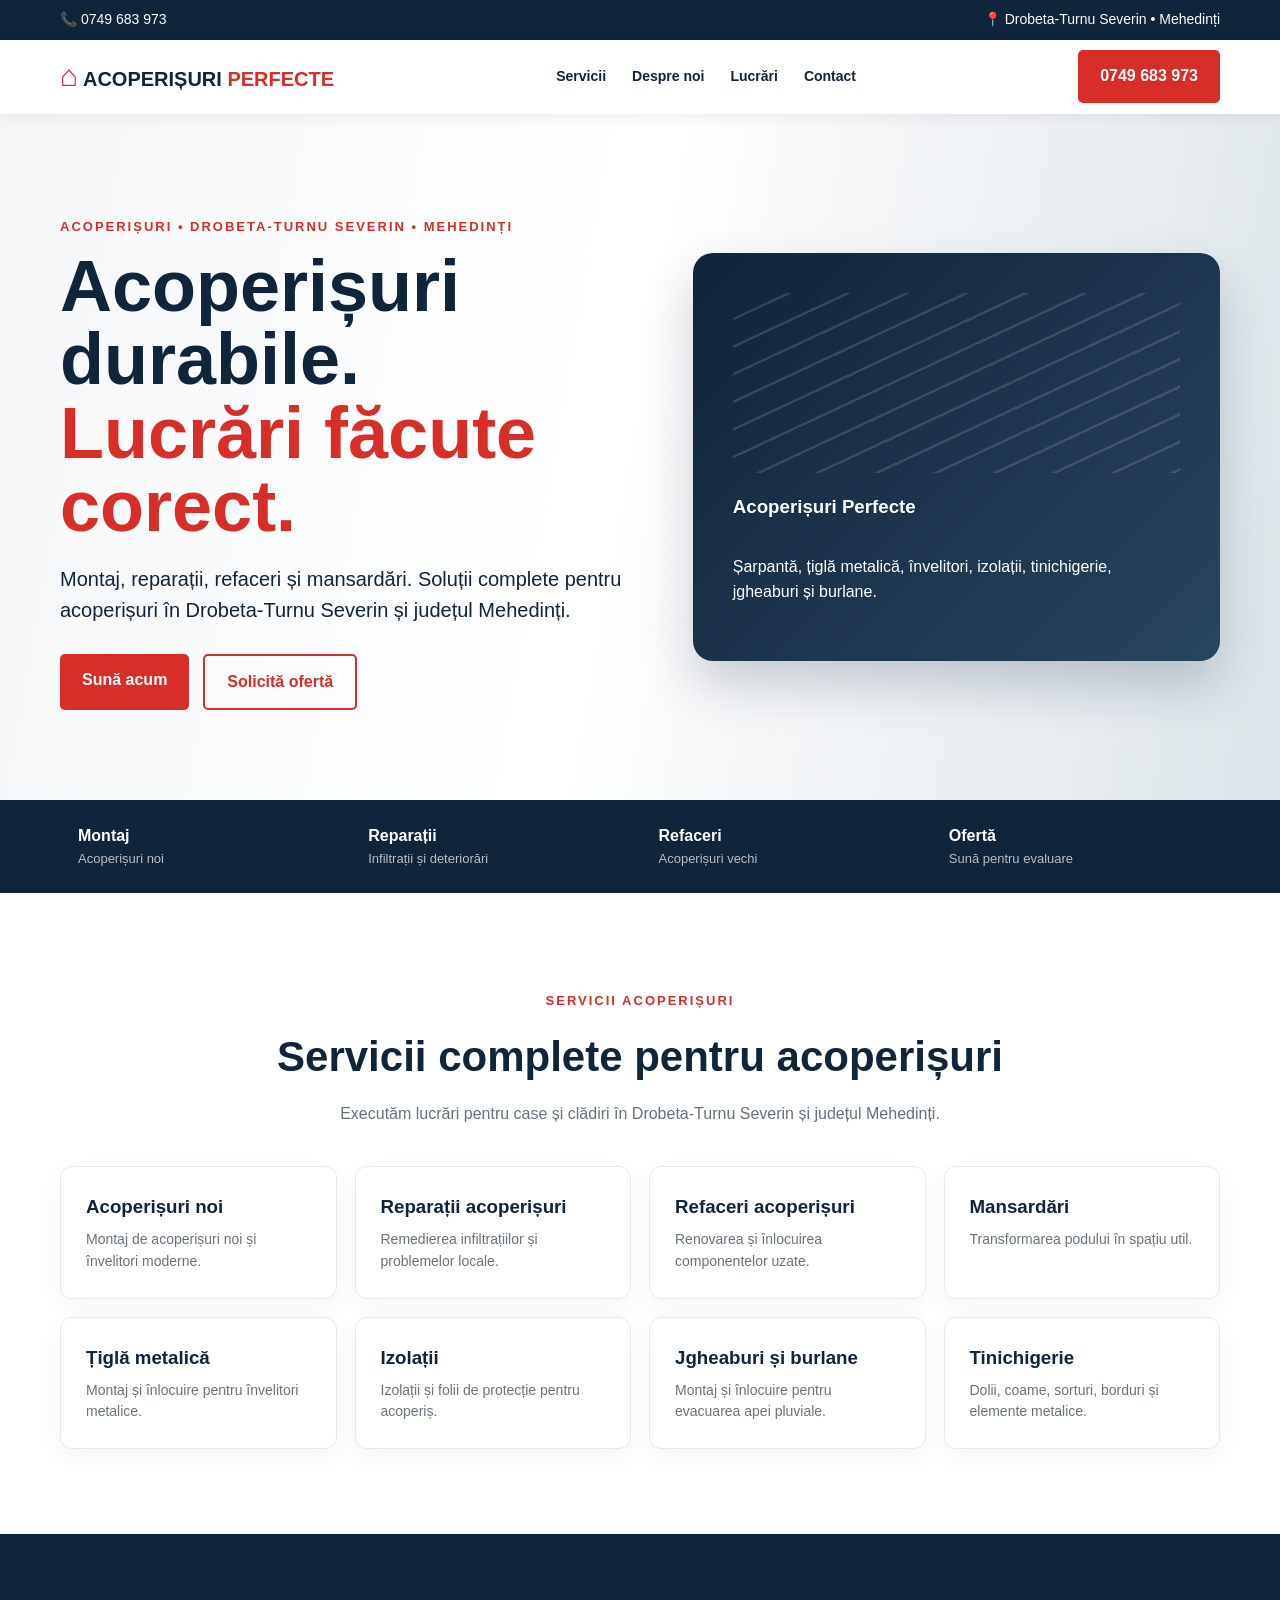
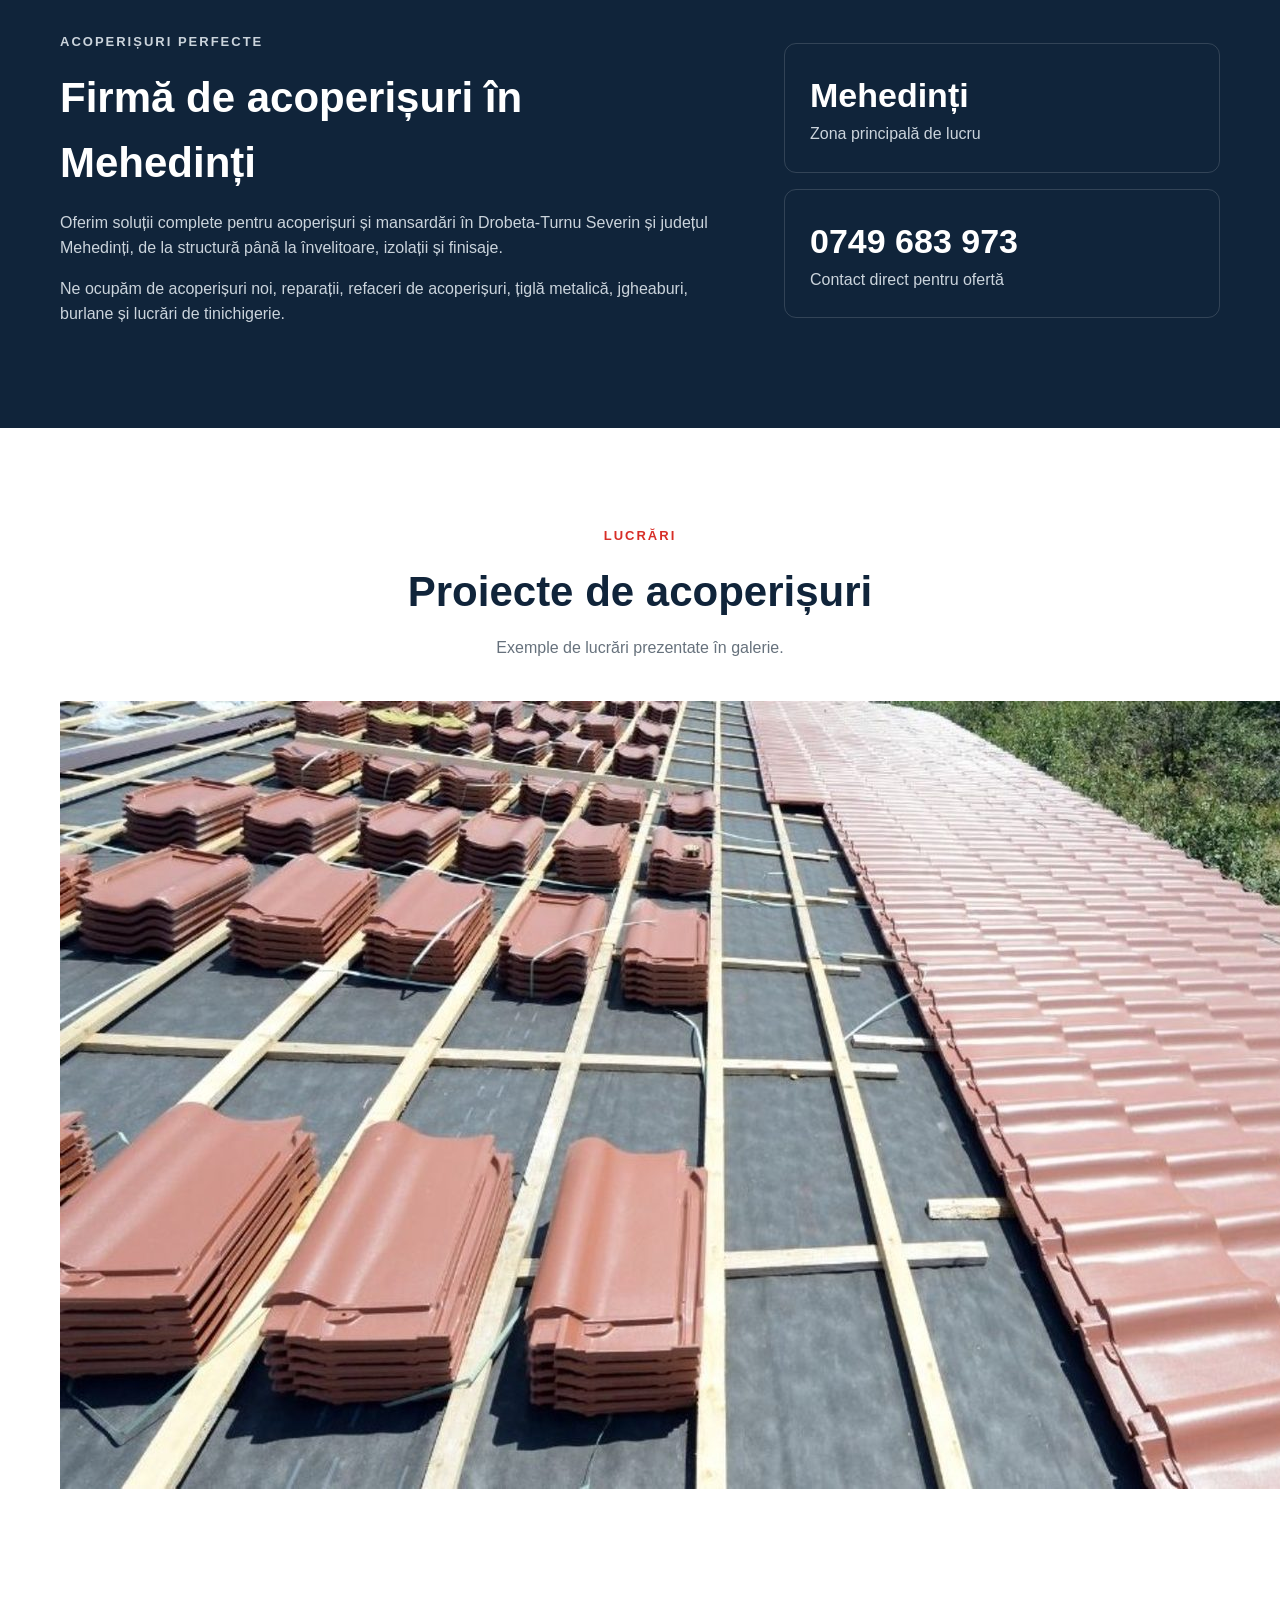
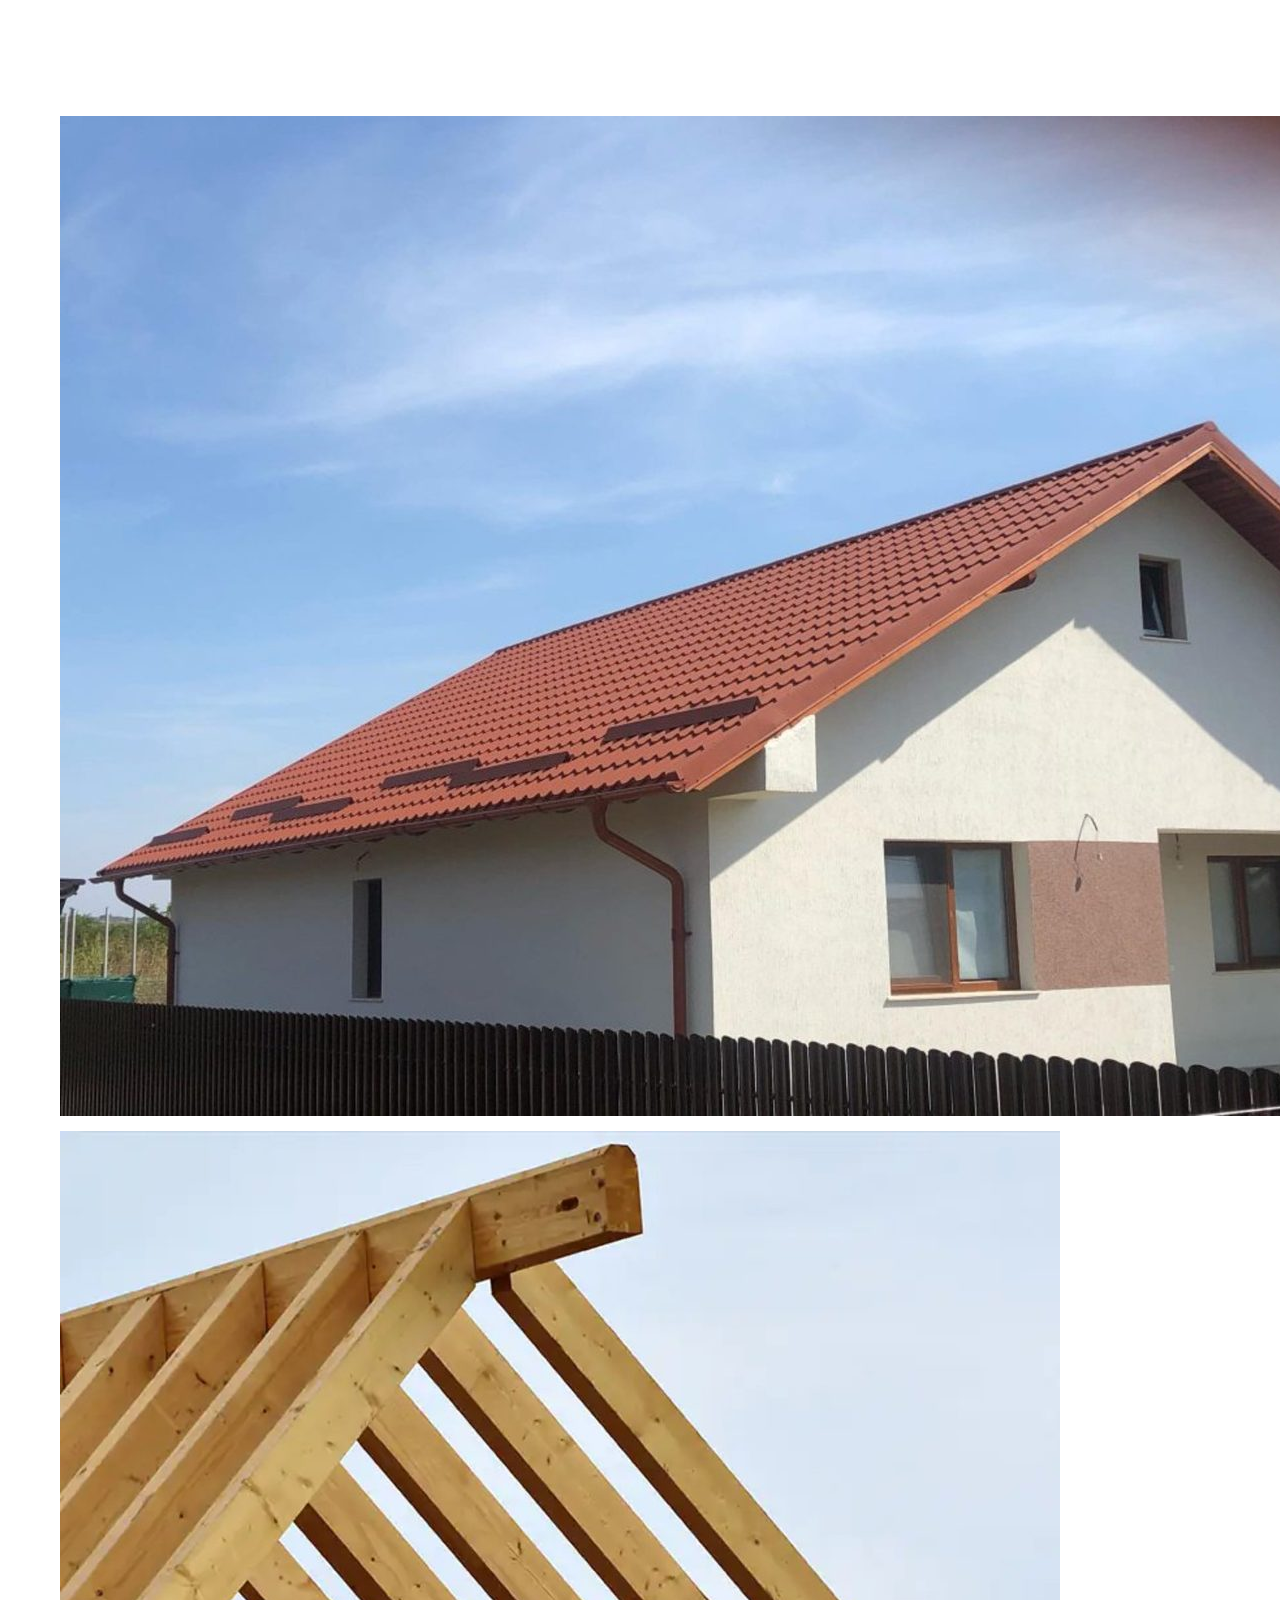
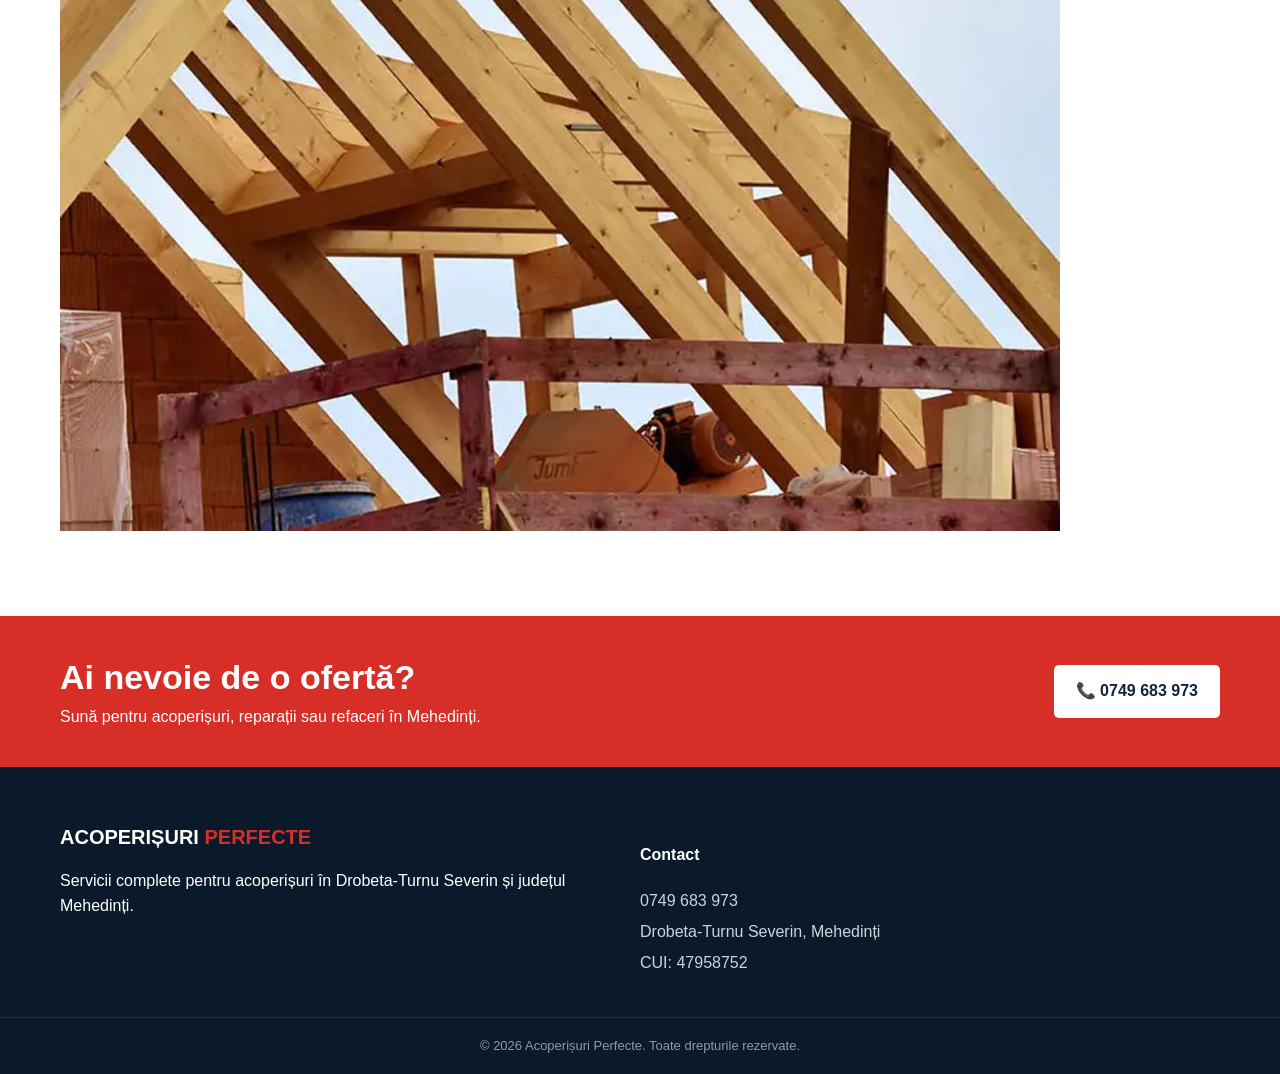
==== commit 4cc4fefe: "Update index.html" ====
--- a/index.html
+++ b/index.html
@@ -1,28 +1,434 @@
 <!doctype html>
 <html lang="ro">
 <head>
-<meta charset="utf-8">
-<meta name="viewport" content="width=device-width, initial-scale=1">
-<title>Acoperișuri Perfecte | Acoperișuri, Reparații și Mansardări în Mehedinți</title>
-<meta name="description" content="Acoperișuri Perfecte oferă servicii de acoperișuri în Mehedinți: montaj, reparații, refaceri, mansardări, izolații, jgheaburi și burlane.">
-<meta name="robots" content="index, follow">
-<meta name="theme-color" content="#10243a">
-<link rel="stylesheet" href="style.css">
-<script type="application/ld+json">{"@context":"https://schema.org","@type":"RoofingContractor","name":"Acoperișuri Perfecte","telephone":"+40749683973","areaServed":{"@type":"AdministrativeArea","name":"Mehedinți"},"address":{"@type":"PostalAddress","addressRegion":"Mehedinți","addressCountry":"RO"},"vatID":"RO47958752"}</script>
+  <meta charset="utf-8">
+  <meta name="viewport" content="width=device-width, initial-scale=1">
+
+  <title>Acoperișuri Perfecte | Acoperișuri în Drobeta-Turnu Severin și Mehedinți</title>
+
+  <meta name="description" content="Acoperișuri Perfecte oferă montaj, reparații și refaceri de acoperișuri, mansardări, țiglă metalică, izolații, jgheaburi și burlane în Drobeta-Turnu Severin și județul Mehedinți. Sună pentru ofertă.">
+
+  <meta name="robots" content="index, follow, max-image-preview:large">
+  <meta name="theme-color" content="#10243a">
+
+  <!-- Google Search Console -->
+  <meta name="google-site-verification" content="8ufHuEG_cFhhEHyuk4u2gjlilEMldHnwlTLdaYGuitw">
+
+  <link rel="canonical" href="https://moiselamisto-cyber.github.io/acoperis-expert-mehedinti/">
+
+  <meta property="og:type" content="website">
+  <meta property="og:locale" content="ro_RO">
+  <meta property="og:title" content="Acoperișuri Perfecte | Drobeta-Turnu Severin">
+  <meta property="og:description" content="Montaj, reparații și refaceri de acoperișuri în Mehedinți.">
+  <meta property="og:url" content="https://moiselamisto-cyber.github.io/acoperis-expert-mehedinti/">
+
+  <link rel="stylesheet" href="style.css">
+
+  <!-- Date structurate pentru Google -->
+  <script type="application/ld+json">
+  {
+    "@context": "https://schema.org",
+    "@type": "RoofingContractor",
+    "name": "Acoperișuri Perfecte",
+    "description": "Servicii de acoperișuri în Drobeta-Turnu Severin și județul Mehedinți.",
+    "telephone": "+40749683973",
+    "url": "https://moiselamisto-cyber.github.io/acoperis-expert-mehedinti/",
+    "areaServed": [
+      {
+        "@type": "City",
+        "name": "Drobeta-Turnu Severin"
+      },
+      {
+        "@type": "AdministrativeArea",
+        "name": "Mehedinți"
+      }
+    ],
+    "address": {
+      "@type": "PostalAddress",
+      "addressLocality": "Drobeta-Turnu Severin",
+      "addressRegion": "Mehedinți",
+      "addressCountry": "RO"
+    },
+    "vatID": "RO47958752"
+  }
+  </script>
 </head>
+
 <body>
-<header class="topbar"><div class="wrap topbar-inner"><span>📞 0749 683 973</span><span>📍 Lucrăm în județul Mehedinți</span></div></header>
-<nav class="nav"><div class="wrap nav-inner"><a class="logo" href="#acasa"><span>⌂</span> ACOPERIȘURI <b>PERFECTE</b></a><div class="links"><a href="#servicii">Servicii</a><a href="#despre">Despre noi</a><a href="#lucrari">Lucrări</a><a href="#contact">Contact</a></div><a class="btn" href="tel:+40749683973">0749 683 973</a></div></nav>
+
+<header class="topbar">
+  <div class="wrap topbar-inner">
+    <span>📞 0749 683 973</span>
+    <span>📍 Drobeta-Turnu Severin • Mehedinți</span>
+  </div>
+</header>
+
+<nav class="nav">
+  <div class="wrap nav-inner">
+
+    <a class="logo" href="#acasa">
+      <span>⌂</span> ACOPERIȘURI <b>PERFECTE</b>
+    </a>
+
+    <div class="links">
+      <a href="#servicii">Servicii</a>
+      <a href="#despre">Despre noi</a>
+      <a href="#lucrari">Lucrări</a>
+      <a href="#contact">Contact</a>
+    </div>
+
+    <a class="btn" href="tel:+40749683973">
+      0749 683 973
+    </a>
+
+  </div>
+</nav>
+
 <main id="acasa">
-<section class="hero"><div class="wrap hero-grid"><div><p class="eyebrow">ACOPERIȘURI • MEHEDINȚI</p><h1>Acoperișuri durabile.<br><strong>Protecție pe viață.</strong></h1><p class="lead">Montaj, reparații, refaceri și mansardări — soluții complete pentru acoperișul casei tale.</p><div class="actions"><a class="btn" href="tel:+40749683973">Sună acum</a><a class="btn ghost" href="#contact">Solicită ofertă</a></div></div><div class="hero-card"><div class="roof-lines"></div><h3>Acoperișuri Perfecte</h3><p>Tot ce ține de acoperiș: șarpantă, învelitoare, izolații, tinichigerie și evacuarea apei pluviale.</p></div></div></section>
-<section id="servicii" class="section"><div class="wrap"><p class="eyebrow center">SERVICIILE NOASTRE</p><h2>Totul pentru acoperișul tău</h2><div class="cards">
-<article><h3>Acoperișuri noi</h3><p>Montaj de acoperișuri noi și învelitori moderne.</p></article><article><h3>Reparații</h3><p>Remedierea infiltrațiilor și problemelor locale.</p></article><article><h3>Refaceri acoperișuri</h3><p>Renovarea și înlocuirea componentelor uzate.</p></article><article><h3>Mansardări</h3><p>Transformarea podului în spațiu util.</p></article><article><h3>Jgheaburi și burlane</h3><p>Montaj și înlocuire pentru evacuarea apei pluviale.</p></article><article><h3>Izolații</h3><p>Izolații termice, fonice și folii de protecție.</p></article><article><h3>Tinichigerie</h3><p>Dolii, coame, sorturi, borduri și elemente metalice.</p></article><article><h3>Intervenții urgente</h3><p>Intervenții pentru infiltrații și deteriorări.</p></article>
-</div></div></section>
-<section id="despre" class="section dark"><div class="wrap split"><div><p class="eyebrow">DESPRE NOI</p><h2>Acoperișuri Perfecte în Mehedinți</h2><p>Oferim soluții complete pentru acoperișuri și mansardări în județul Mehedinți, de la structură până la învelitoare, izolații și finisaje.</p></div></div></section>
-<section id="lucrari" class="section"><div class="wrap"><p class="eyebrow center">PROIECTE</p><h2>Lucrări pentru case și clădiri</h2><p class="section-lead">Fotografii furnizate pentru prezentarea serviciilor.</p><div class="gallery">
-<img src="galerie-01.jpg" alt="Acoperiș nou" loading="lazy"><img src="galerie-02.jpg" alt="Acoperiș cu țiglă" loading="lazy"><img src="galerie-03.jpg" alt="Refacere acoperiș" loading="lazy"><img src="galerie-04.jpg" alt="Învelitoare pentru acoperiș" loading="lazy"><img src="galerie-05.jpg" alt="Acoperiș cu țiglă roșie" loading="lazy"><img src="galerie-06.jpg" alt="Structură de acoperiș din lemn" loading="lazy"><img src="galerie-07.jpg" alt="Lucrări la șarpantă" loading="lazy"><img src="galerie-08.jpg" alt="Structură de acoperiș" loading="lazy"><img src="galerie-09.jpg" alt="Mansardare și izolație" loading="lazy"><img src="galerie-10.jpg" alt="Structură de acoperiș în lucru" loading="lazy">
-</div></div></section>
-<section id="contact" class="cta"><div class="wrap cta-inner"><div><h2>Ai nevoie de o ofertă?</h2><p>Sună-ne pentru o discuție despre lucrarea ta.</p></div><a class="btn light" href="tel:+40749683973">📞 0749 683 973</a></div></section>
+
+<section class="hero">
+  <div class="wrap hero-grid">
+
+    <div>
+
+      <p class="eyebrow">
+        ACOPERIȘURI • DROBETA-TURNU SEVERIN • MEHEDINȚI
+      </p>
+
+      <h1>
+        Acoperișuri durabile.
+        <br>
+        <strong>Lucrări făcute corect.</strong>
+      </h1>
+
+      <p class="lead">
+        Montaj, reparații, refaceri și mansardări.
+        Soluții complete pentru acoperișuri în
+        Drobeta-Turnu Severin și județul Mehedinți.
+      </p>
+
+      <div class="actions">
+        <a class="btn" href="tel:+40749683973">
+          Sună acum
+        </a>
+
+        <a class="btn ghost" href="#contact">
+          Solicită ofertă
+        </a>
+      </div>
+
+    </div>
+
+    <div class="hero-card">
+      <div class="roof-lines"></div>
+
+      <h3>
+        Acoperișuri Perfecte
+      </h3>
+
+      <p>
+        Șarpantă, țiglă metalică, învelitori,
+        izolații, tinichigerie, jgheaburi și burlane.
+      </p>
+    </div>
+
+  </div>
+</section>
+
+
+<section class="trust">
+  <div class="wrap trust-grid">
+
+    <div>
+      <b>Montaj</b>
+      <span>Acoperișuri noi</span>
+    </div>
+
+    <div>
+      <b>Reparații</b>
+      <span>Infiltrații și deteriorări</span>
+    </div>
+
+    <div>
+      <b>Refaceri</b>
+      <span>Acoperișuri vechi</span>
+    </div>
+
+    <div>
+      <b>Ofertă</b>
+      <span>Sună pentru evaluare</span>
+    </div>
+
+  </div>
+</section>
+
+
+<section id="servicii" class="section">
+
+  <div class="wrap">
+
+    <p class="eyebrow center">
+      SERVICII ACOPERIȘURI
+    </p>
+
+    <h2>
+      Servicii complete pentru acoperișuri
+    </h2>
+
+    <p class="section-lead">
+      Executăm lucrări pentru case și clădiri în
+      Drobeta-Turnu Severin și județul Mehedinți.
+    </p>
+
+    <div class="cards">
+
+      <article>
+        <h3>Acoperișuri noi</h3>
+        <p>
+          Montaj de acoperișuri noi și învelitori moderne.
+        </p>
+      </article>
+
+      <article>
+        <h3>Reparații acoperișuri</h3>
+        <p>
+          Remedierea infiltrațiilor și problemelor locale.
+        </p>
+      </article>
+
+      <article>
+        <h3>Refaceri acoperișuri</h3>
+        <p>
+          Renovarea și înlocuirea componentelor uzate.
+        </p>
+      </article>
+
+      <article>
+        <h3>Mansardări</h3>
+        <p>
+          Transformarea podului în spațiu util.
+        </p>
+      </article>
+
+      <article>
+        <h3>Țiglă metalică</h3>
+        <p>
+          Montaj și înlocuire pentru învelitori metalice.
+        </p>
+      </article>
+
+      <article>
+        <h3>Izolații</h3>
+        <p>
+          Izolații și folii de protecție pentru acoperiș.
+        </p>
+      </article>
+
+      <article>
+        <h3>Jgheaburi și burlane</h3>
+        <p>
+          Montaj și înlocuire pentru evacuarea apei pluviale.
+        </p>
+      </article>
+
+      <article>
+        <h3>Tinichigerie</h3>
+        <p>
+          Dolii, coame, sorturi, borduri și elemente metalice.
+        </p>
+      </article>
+
+    </div>
+
+  </div>
+
+</section>
+
+
+<section id="despre" class="section dark">
+
+  <div class="wrap split">
+
+    <div>
+
+      <p class="eyebrow">
+        ACOPERIȘURI PERFECTE
+      </p>
+
+      <h2>
+        Firmă de acoperișuri în Mehedinți
+      </h2>
+
+      <p>
+        Oferim soluții complete pentru acoperișuri și
+        mansardări în Drobeta-Turnu Severin și județul
+        Mehedinți, de la structură până la învelitoare,
+        izolații și finisaje.
+      </p>
+
+      <p>
+        Ne ocupăm de acoperișuri noi, reparații,
+        refaceri de acoperișuri, țiglă metalică,
+        jgheaburi, burlane și lucrări de tinichigerie.
+      </p>
+
+    </div>
+
+    <div class="facts">
+
+      <div>
+        <strong>Mehedinți</strong>
+        <span>Zona principală de lucru</span>
+      </div>
+
+      <div>
+        <strong>0749 683 973</strong>
+        <span>Contact direct pentru ofertă</span>
+      </div>
+
+    </div>
+
+  </div>
+
+</section>
+
+
+<section id="lucrari" class="section">
+
+  <div class="wrap">
+
+    <p class="eyebrow center">
+      LUCRĂRI
+    </p>
+
+    <h2>
+      Proiecte de acoperișuri
+    </h2>
+
+    <p class="section-lead">
+      Exemple de lucrări prezentate în galerie.
+    </p>
+
+    <div class="gallery">
+
+      <img src="galerie-01.jpg"
+           alt="Acoperiș nou în Mehedinți"
+           loading="lazy">
+
+      <img src="galerie-02.jpg"
+           alt="Acoperiș cu țiglă metalică"
+           loading="lazy">
+
+      <img src="galerie-03.jpg"
+           alt="Refacere acoperiș"
+           loading="lazy">
+
+      <img src="galerie-04.jpg"
+           alt="Învelitoare pentru acoperiș"
+           loading="lazy">
+
+      <img src="galerie-05.jpg"
+           alt="Acoperiș cu țiglă roșie"
+           loading="lazy">
+
+      <img src="galerie-06.jpg"
+           alt="Structură de acoperiș din lemn"
+           loading="lazy">
+
+      <img src="galerie-07.jpg"
+           alt="Lucrări la șarpantă"
+           loading="lazy">
+
+      <img src="galerie-08.jpg"
+           alt="Structură de acoperiș"
+           loading="lazy">
+
+      <img src="galerie-09.jpg"
+           alt="Mansardare și izolație"
+           loading="lazy">
+
+      <img src="galerie-10.jpg"
+           alt="Structură de acoperiș în lucru"
+           loading="lazy">
+
+    </div>
+
+  </div>
+
+</section>
+
+
+<section id="contact" class="cta">
+
+  <div class="wrap cta-inner">
+
+    <div>
+
+      <h2>
+        Ai nevoie de o ofertă?
+      </h2>
+
+      <p>
+        Sună pentru acoperișuri, reparații sau
+        refaceri în Mehedinți.
+      </p>
+
+    </div>
+
+    <a class="btn light" href="tel:+40749683973">
+      📞 0749 683 973
+    </a>
+
+  </div>
+
+</section>
+
 </main>
-<footer><div class="wrap footer-grid"><div><div class="logo light-logo">ACOPERIȘURI <b>PERFECTE</b></div><p>Servicii complete pentru acoperișuri în județul Mehedinți.</p></div><div><h4>Contact</h4><a href="tel:+40749683973">0749 683 973</a><span>Mehedinți, România</span><span>CUI: 47958752</span></div></div><div class="copyright">© 2026 Acoperișuri Perfecte. Toate drepturile rezervate.</div></footer>
-</body></html>+
+
+<footer>
+
+  <div class="wrap footer-grid">
+
+    <div>
+
+      <div class="logo light-logo">
+        ACOPERIȘURI <b>PERFECTE</b>
+      </div>
+
+      <p>
+        Servicii complete pentru acoperișuri în
+        Drobeta-Turnu Severin și județul Mehedinți.
+      </p>
+
+    </div>
+
+    <div>
+
+      <h4>Contact</h4>
+
+      <a href="tel:+40749683973">
+        0749 683 973
+      </a>
+
+      <span>
+        Drobeta-Turnu Severin, Mehedinți
+      </span>
+
+      <span>
+        CUI: 47958752
+      </span>
+
+    </div>
+
+  </div>
+
+  <div class="copyright">
+    © 2026 Acoperișuri Perfecte.
+    Toate drepturile rezervate.
+  </div>
+
+</footer>
+
+</body>
+</html>
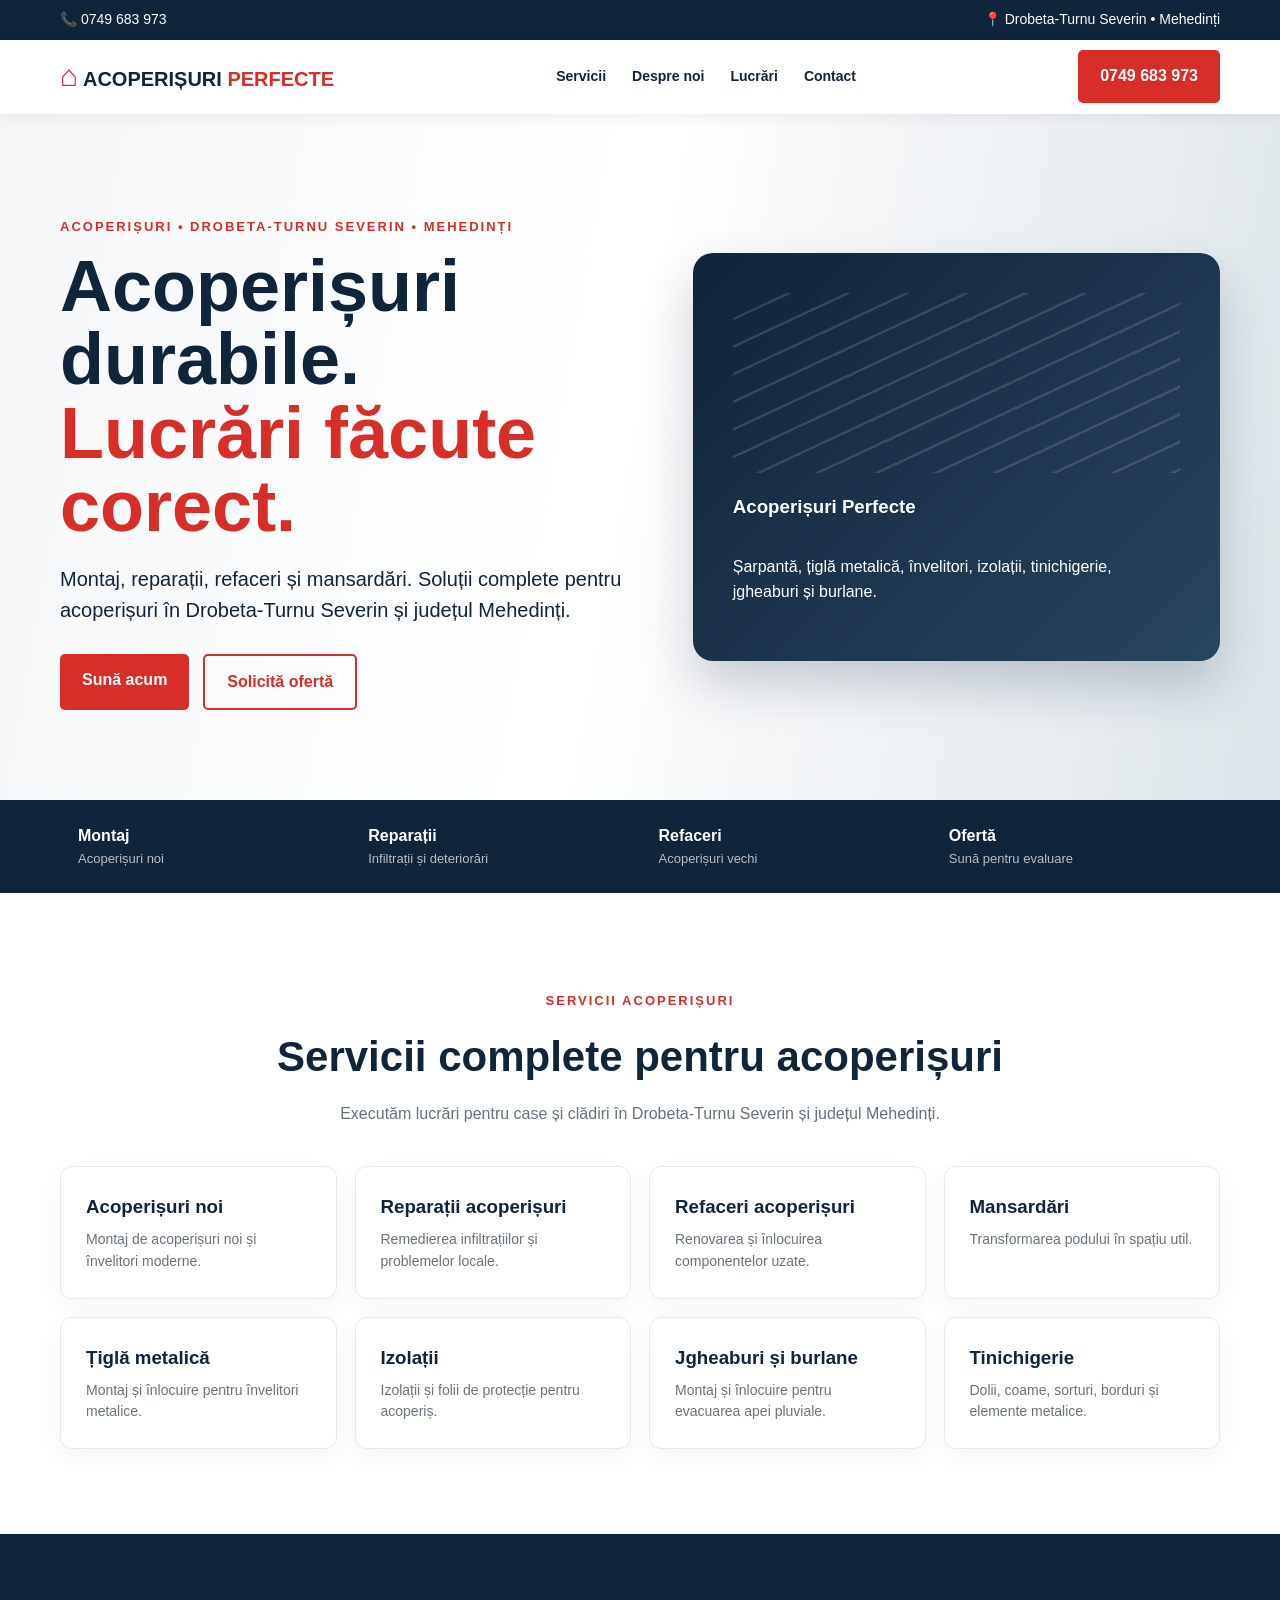
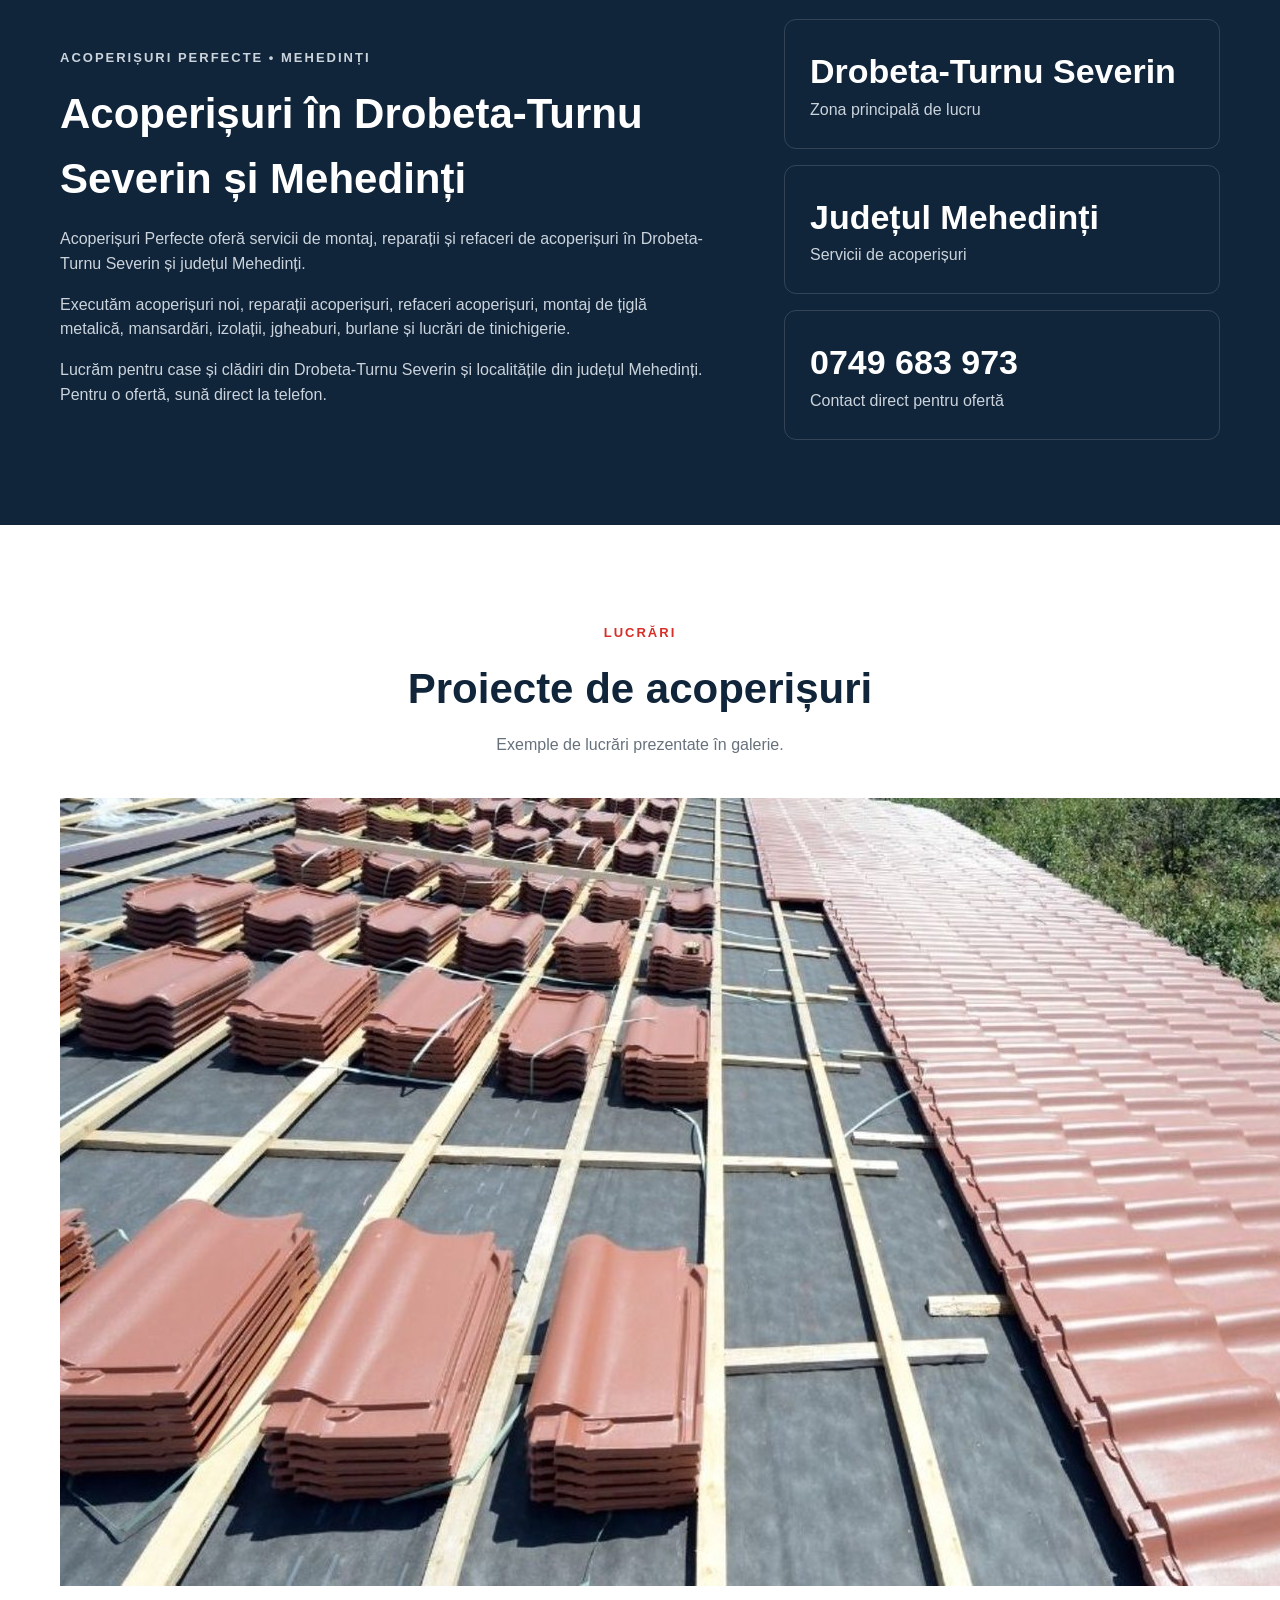
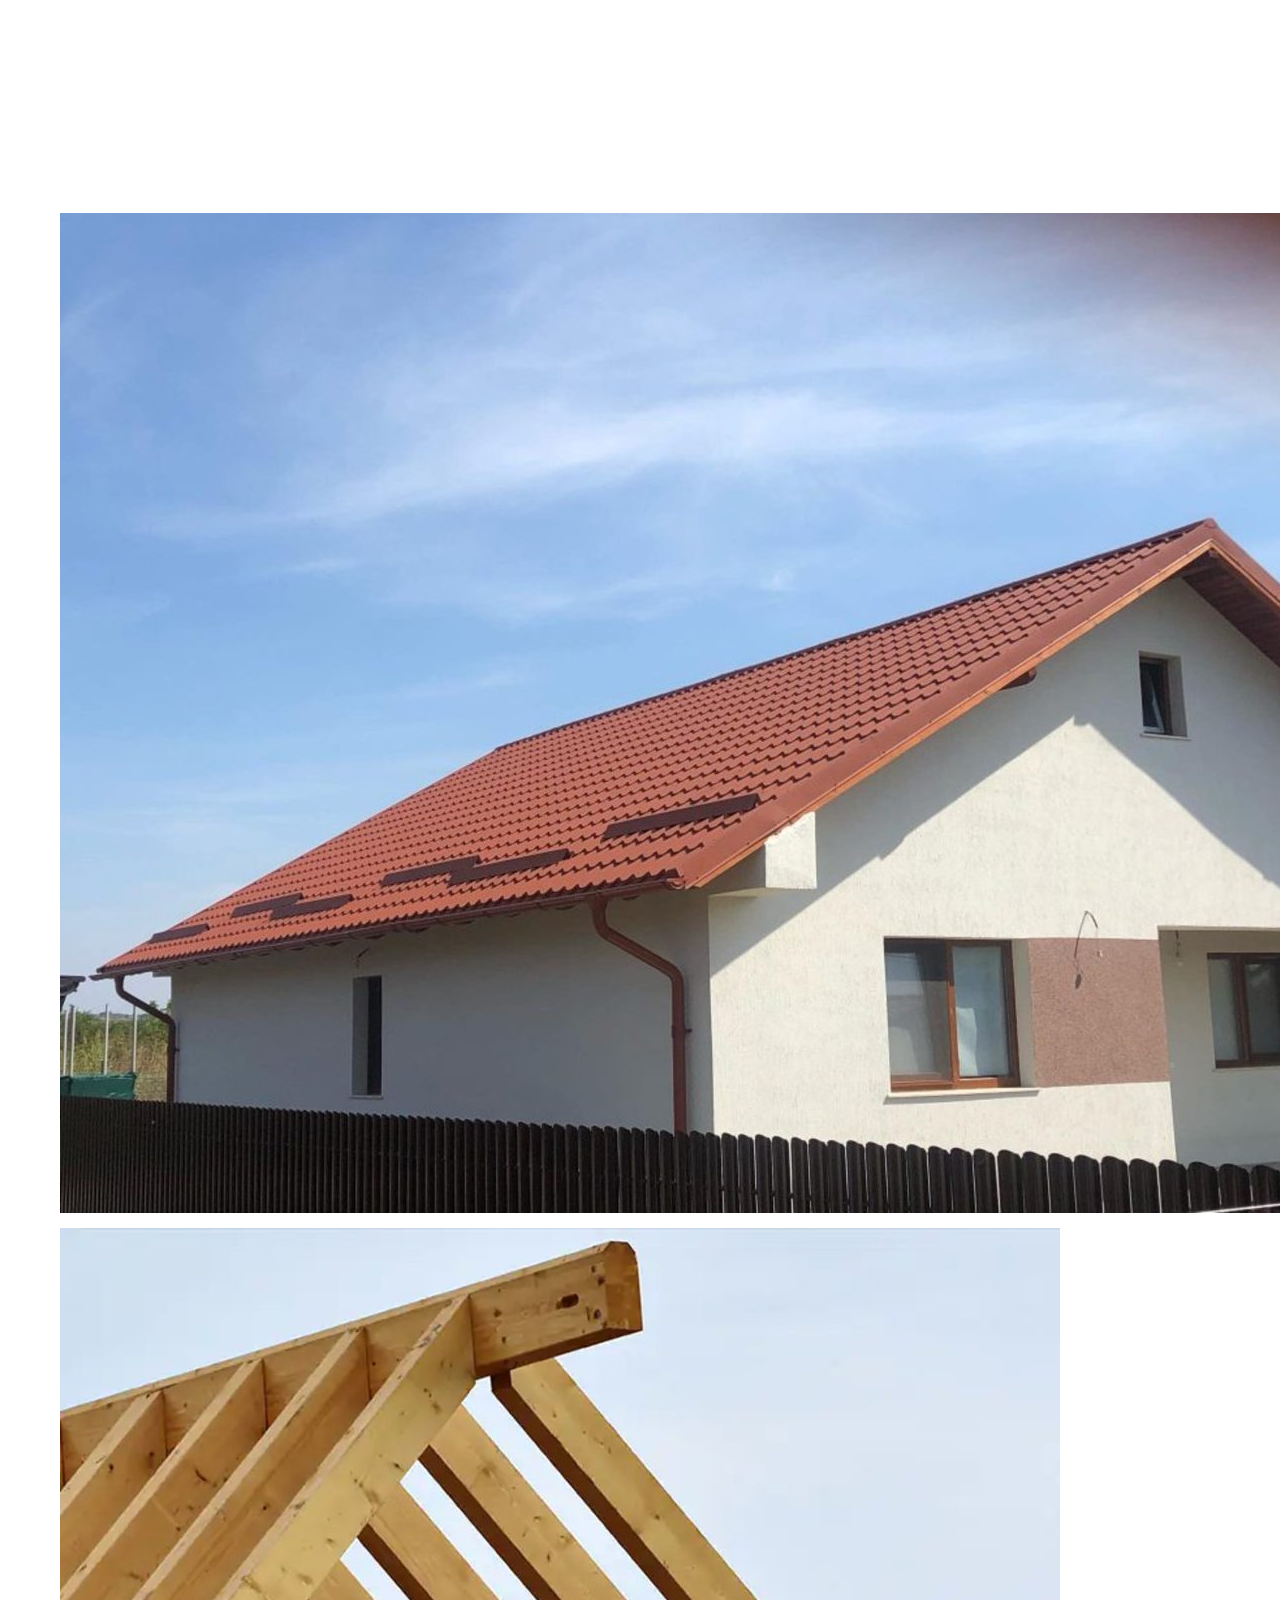
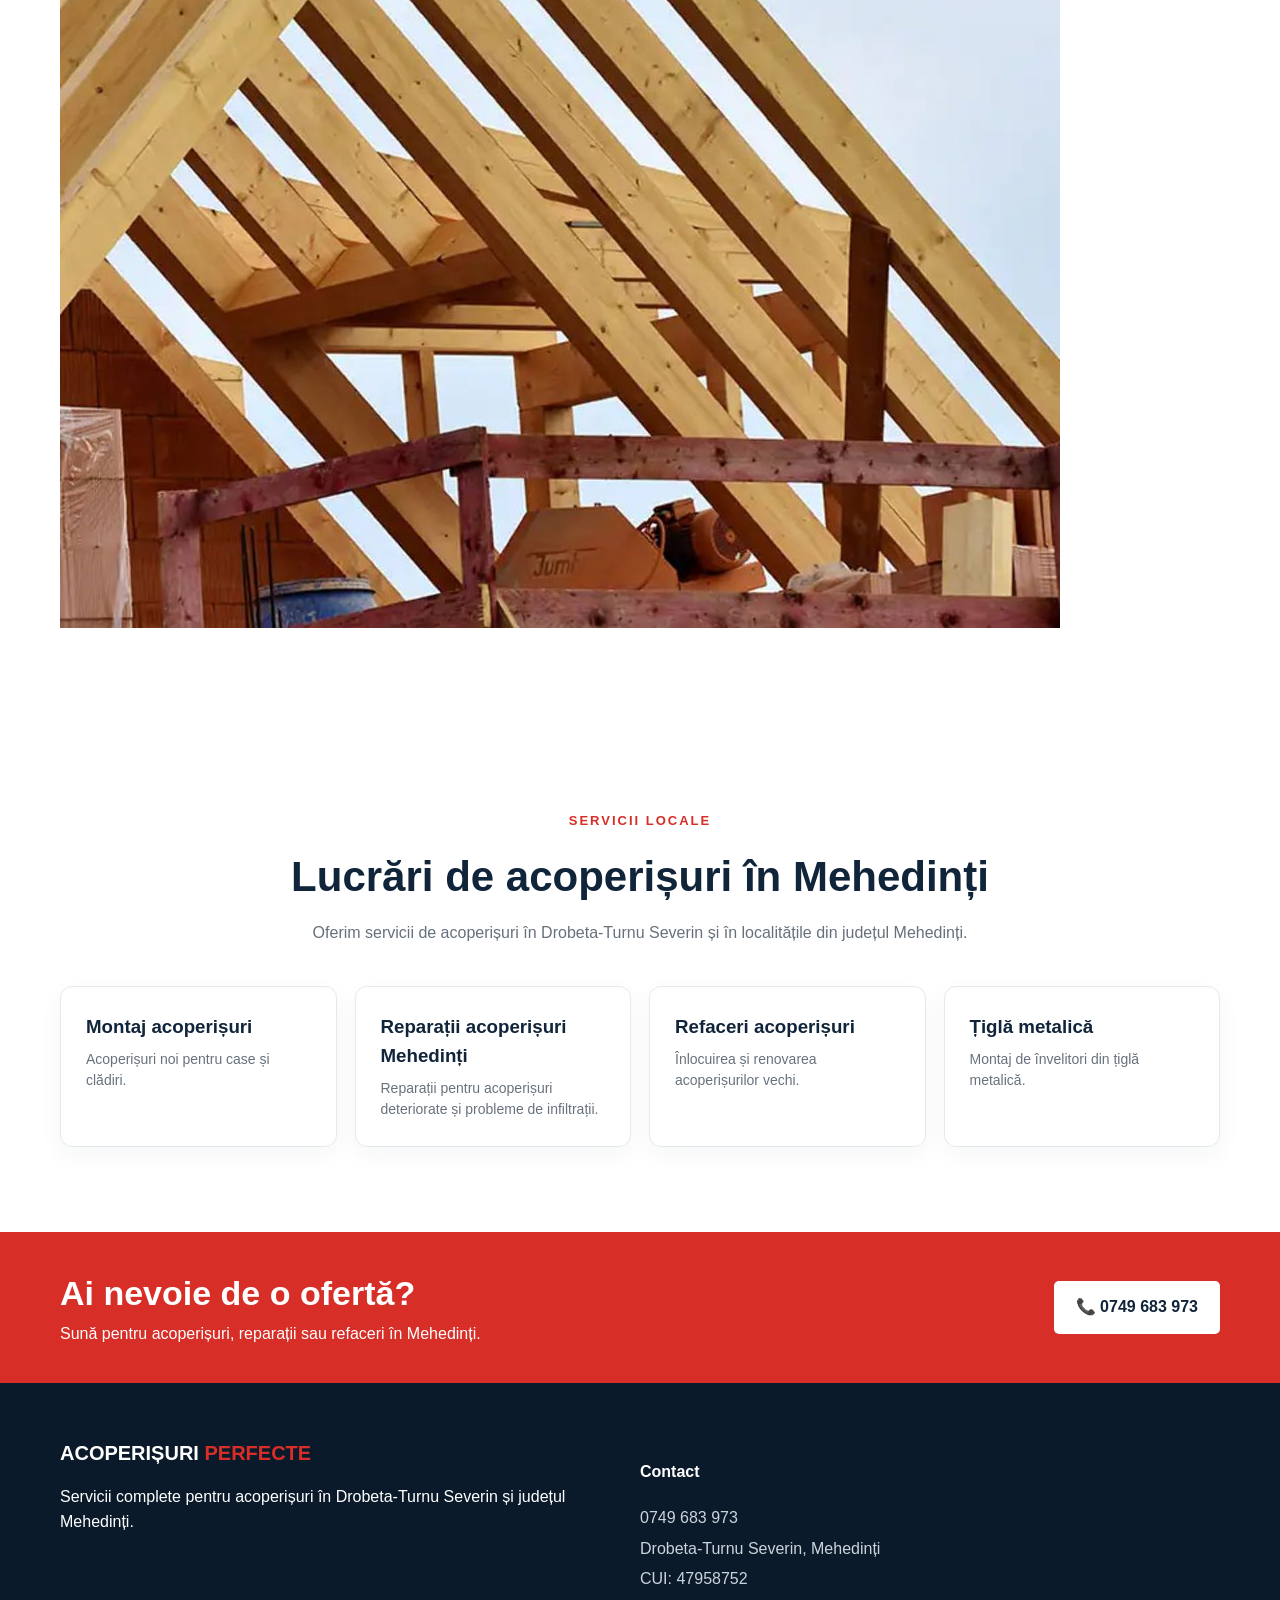
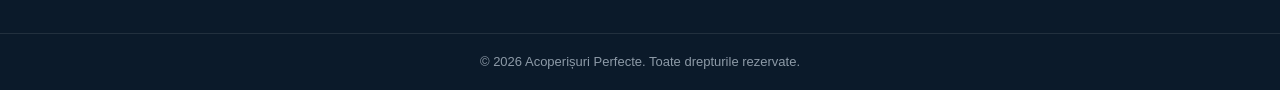
==== commit 4f06bca7: "Update index.html" ====
--- a/index.html
+++ b/index.html
@@ -4,11 +4,12 @@
   <meta charset="utf-8">
   <meta name="viewport" content="width=device-width, initial-scale=1">
 
-  <title>Acoperișuri Perfecte | Acoperișuri în Drobeta-Turnu Severin și Mehedinți</title>
-
-  <meta name="description" content="Acoperișuri Perfecte oferă montaj, reparații și refaceri de acoperișuri, mansardări, țiglă metalică, izolații, jgheaburi și burlane în Drobeta-Turnu Severin și județul Mehedinți. Sună pentru ofertă.">
+  <title>Acoperișuri Perfecte | Acoperișuri Drobeta-Turnu Severin & Mehedinți</title>
+
+  <meta name="description" content="Acoperișuri Perfecte oferă montaj, reparații și refaceri de acoperișuri, țiglă metalică, mansardări, izolații, jgheaburi și burlane în Drobeta-Turnu Severin și județul Mehedinți. Sună pentru ofertă.">
 
   <meta name="robots" content="index, follow, max-image-preview:large">
+
   <meta name="theme-color" content="#10243a">
 
   <!-- Google Search Console -->
@@ -16,21 +17,22 @@
 
   <link rel="canonical" href="https://moiselamisto-cyber.github.io/acoperis-expert-mehedinti/">
 
+  <!-- Open Graph -->
   <meta property="og:type" content="website">
   <meta property="og:locale" content="ro_RO">
   <meta property="og:title" content="Acoperișuri Perfecte | Drobeta-Turnu Severin">
-  <meta property="og:description" content="Montaj, reparații și refaceri de acoperișuri în Mehedinți.">
+  <meta property="og:description" content="Montaj, reparații și refaceri de acoperișuri în Drobeta-Turnu Severin și județul Mehedinți.">
   <meta property="og:url" content="https://moiselamisto-cyber.github.io/acoperis-expert-mehedinti/">
 
   <link rel="stylesheet" href="style.css">
 
-  <!-- Date structurate pentru Google -->
+  <!-- Schema.org -->
   <script type="application/ld+json">
   {
     "@context": "https://schema.org",
     "@type": "RoofingContractor",
     "name": "Acoperișuri Perfecte",
-    "description": "Servicii de acoperișuri în Drobeta-Turnu Severin și județul Mehedinți.",
+    "description": "Servicii complete de acoperișuri în Drobeta-Turnu Severin și județul Mehedinți.",
     "telephone": "+40749683973",
     "url": "https://moiselamisto-cyber.github.io/acoperis-expert-mehedinti/",
     "areaServed": [
@@ -63,6 +65,7 @@
   </div>
 </header>
 
+
 <nav class="nav">
   <div class="wrap nav-inner">
 
@@ -84,6 +87,7 @@
   </div>
 </nav>
 
+
 <main id="acasa">
 
 <section class="hero">
@@ -108,6 +112,7 @@
       </p>
 
       <div class="actions">
+
         <a class="btn" href="tel:+40749683973">
           Sună acum
         </a>
@@ -115,11 +120,14 @@
         <a class="btn ghost" href="#contact">
           Solicită ofertă
         </a>
+
       </div>
 
     </div>
 
+
     <div class="hero-card">
+
       <div class="roof-lines"></div>
 
       <h3>
@@ -130,6 +138,7 @@
         Șarpantă, țiglă metalică, învelitori,
         izolații, tinichigerie, jgheaburi și burlane.
       </p>
+
     </div>
 
   </div>
@@ -137,6 +146,7 @@
 
 
 <section class="trust">
+
   <div class="wrap trust-grid">
 
     <div>
@@ -160,6 +170,7 @@
     </div>
 
   </div>
+
 </section>
 
 
@@ -180,6 +191,7 @@
       Drobeta-Turnu Severin și județul Mehedinți.
     </p>
 
+
     <div class="cards">
 
       <article>
@@ -189,6 +201,7 @@
         </p>
       </article>
 
+
       <article>
         <h3>Reparații acoperișuri</h3>
         <p>
@@ -196,6 +209,7 @@
         </p>
       </article>
 
+
       <article>
         <h3>Refaceri acoperișuri</h3>
         <p>
@@ -203,6 +217,7 @@
         </p>
       </article>
 
+
       <article>
         <h3>Mansardări</h3>
         <p>
@@ -210,6 +225,7 @@
         </p>
       </article>
 
+
       <article>
         <h3>Țiglă metalică</h3>
         <p>
@@ -217,6 +233,7 @@
         </p>
       </article>
 
+
       <article>
         <h3>Izolații</h3>
         <p>
@@ -224,6 +241,7 @@
         </p>
       </article>
 
+
       <article>
         <h3>Jgheaburi și burlane</h3>
         <p>
@@ -231,6 +249,7 @@
         </p>
       </article>
 
+
       <article>
         <h3>Tinichigerie</h3>
         <p>
@@ -252,33 +271,45 @@
     <div>
 
       <p class="eyebrow">
-        ACOPERIȘURI PERFECTE
+        ACOPERIȘURI PERFECTE • MEHEDINȚI
       </p>
 
       <h2>
-        Firmă de acoperișuri în Mehedinți
+        Acoperișuri în Drobeta-Turnu Severin și Mehedinți
       </h2>
 
       <p>
-        Oferim soluții complete pentru acoperișuri și
-        mansardări în Drobeta-Turnu Severin și județul
-        Mehedinți, de la structură până la învelitoare,
-        izolații și finisaje.
+        Acoperișuri Perfecte oferă servicii de montaj,
+        reparații și refaceri de acoperișuri în
+        Drobeta-Turnu Severin și județul Mehedinți.
       </p>
 
       <p>
-        Ne ocupăm de acoperișuri noi, reparații,
-        refaceri de acoperișuri, țiglă metalică,
-        jgheaburi, burlane și lucrări de tinichigerie.
-      </p>
-
-    </div>
+        Executăm acoperișuri noi, reparații acoperișuri,
+        refaceri acoperișuri, montaj de țiglă metalică,
+        mansardări, izolații, jgheaburi, burlane și
+        lucrări de tinichigerie.
+      </p>
+
+      <p>
+        Lucrăm pentru case și clădiri din Drobeta-Turnu
+        Severin și localitățile din județul Mehedinți.
+        Pentru o ofertă, sună direct la telefon.
+      </p>
+
+    </div>
+
 
     <div class="facts">
 
       <div>
-        <strong>Mehedinți</strong>
+        <strong>Drobeta-Turnu Severin</strong>
         <span>Zona principală de lucru</span>
+      </div>
+
+      <div>
+        <strong>Județul Mehedinți</strong>
+        <span>Servicii de acoperișuri</span>
       </div>
 
       <div>
@@ -309,6 +340,7 @@
       Exemple de lucrări prezentate în galerie.
     </p>
 
+
     <div class="gallery">
 
       <img src="galerie-01.jpg"
@@ -320,7 +352,7 @@
            loading="lazy">
 
       <img src="galerie-03.jpg"
-           alt="Refacere acoperiș"
+           alt="Refacere acoperiș în Mehedinți"
            loading="lazy">
 
       <img src="galerie-04.jpg"
@@ -350,6 +382,65 @@
       <img src="galerie-10.jpg"
            alt="Structură de acoperiș în lucru"
            loading="lazy">
+
+    </div>
+
+  </div>
+
+</section>
+
+
+<section class="section">
+
+  <div class="wrap">
+
+    <p class="eyebrow center">
+      SERVICII LOCALE
+    </p>
+
+    <h2>
+      Lucrări de acoperișuri în Mehedinți
+    </h2>
+
+    <p class="section-lead">
+      Oferim servicii de acoperișuri în Drobeta-Turnu
+      Severin și în localitățile din județul Mehedinți.
+    </p>
+
+
+    <div class="cards">
+
+      <article>
+        <h3>Montaj acoperișuri</h3>
+        <p>
+          Acoperișuri noi pentru case și clădiri.
+        </p>
+      </article>
+
+
+      <article>
+        <h3>Reparații acoperișuri Mehedinți</h3>
+        <p>
+          Reparații pentru acoperișuri deteriorate
+          și probleme de infiltrații.
+        </p>
+      </article>
+
+
+      <article>
+        <h3>Refaceri acoperișuri</h3>
+        <p>
+          Înlocuirea și renovarea acoperișurilor vechi.
+        </p>
+      </article>
+
+
+      <article>
+        <h3>Țiglă metalică</h3>
+        <p>
+          Montaj de învelitori din țiglă metalică.
+        </p>
+      </article>
 
     </div>
 
@@ -375,6 +466,7 @@
 
     </div>
 
+
     <a class="btn light" href="tel:+40749683973">
       📞 0749 683 973
     </a>
@@ -403,6 +495,7 @@
 
     </div>
 
+
     <div>
 
       <h4>Contact</h4>
@@ -423,6 +516,7 @@
 
   </div>
 
+
   <div class="copyright">
     © 2026 Acoperișuri Perfecte.
     Toate drepturile rezervate.
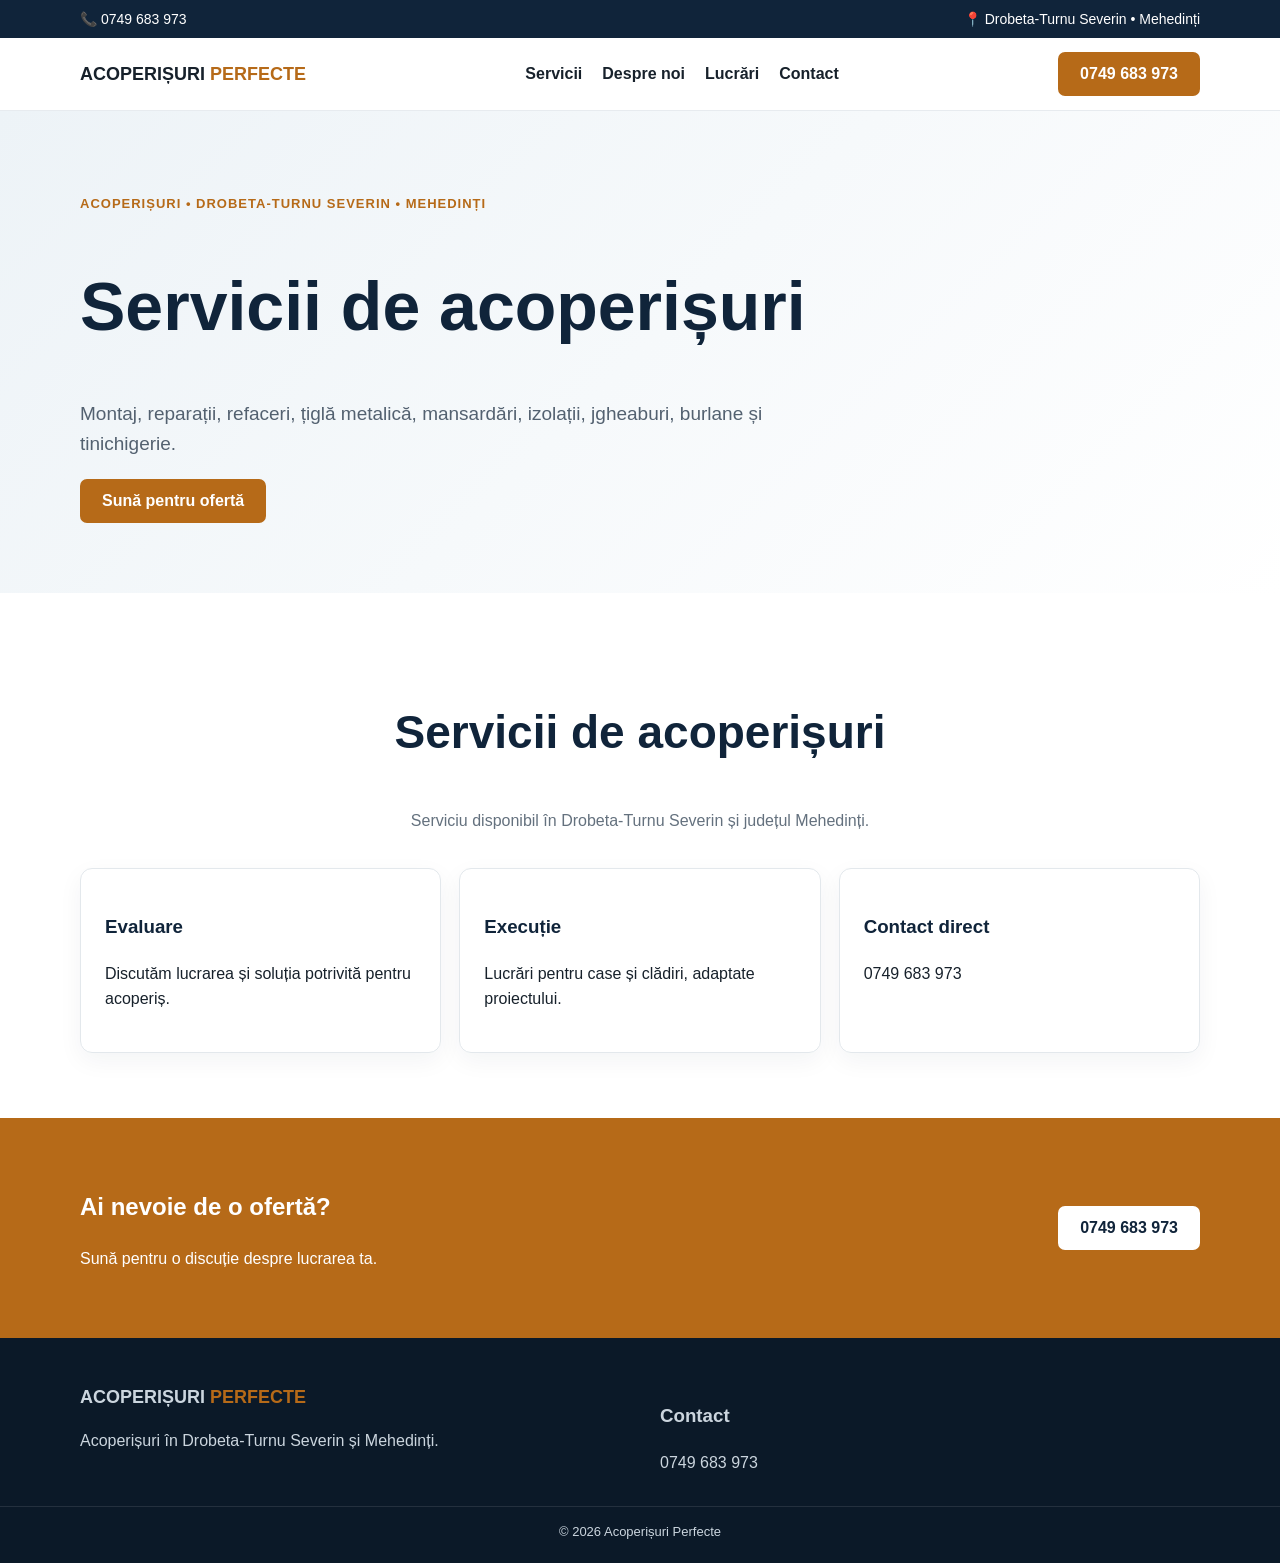
==== commit c82d684a: "Add files via upload" ====
--- a/index.html
+++ b/index.html
@@ -1,528 +1 @@
-<!doctype html>
-<html lang="ro">
-<head>
-  <meta charset="utf-8">
-  <meta name="viewport" content="width=device-width, initial-scale=1">
-
-  <title>Acoperișuri Perfecte | Acoperișuri Drobeta-Turnu Severin & Mehedinți</title>
-
-  <meta name="description" content="Acoperișuri Perfecte oferă montaj, reparații și refaceri de acoperișuri, țiglă metalică, mansardări, izolații, jgheaburi și burlane în Drobeta-Turnu Severin și județul Mehedinți. Sună pentru ofertă.">
-
-  <meta name="robots" content="index, follow, max-image-preview:large">
-
-  <meta name="theme-color" content="#10243a">
-
-  <!-- Google Search Console -->
-  <meta name="google-site-verification" content="8ufHuEG_cFhhEHyuk4u2gjlilEMldHnwlTLdaYGuitw">
-
-  <link rel="canonical" href="https://moiselamisto-cyber.github.io/acoperis-expert-mehedinti/">
-
-  <!-- Open Graph -->
-  <meta property="og:type" content="website">
-  <meta property="og:locale" content="ro_RO">
-  <meta property="og:title" content="Acoperișuri Perfecte | Drobeta-Turnu Severin">
-  <meta property="og:description" content="Montaj, reparații și refaceri de acoperișuri în Drobeta-Turnu Severin și județul Mehedinți.">
-  <meta property="og:url" content="https://moiselamisto-cyber.github.io/acoperis-expert-mehedinti/">
-
-  <link rel="stylesheet" href="style.css">
-
-  <!-- Schema.org -->
-  <script type="application/ld+json">
-  {
-    "@context": "https://schema.org",
-    "@type": "RoofingContractor",
-    "name": "Acoperișuri Perfecte",
-    "description": "Servicii complete de acoperișuri în Drobeta-Turnu Severin și județul Mehedinți.",
-    "telephone": "+40749683973",
-    "url": "https://moiselamisto-cyber.github.io/acoperis-expert-mehedinti/",
-    "areaServed": [
-      {
-        "@type": "City",
-        "name": "Drobeta-Turnu Severin"
-      },
-      {
-        "@type": "AdministrativeArea",
-        "name": "Mehedinți"
-      }
-    ],
-    "address": {
-      "@type": "PostalAddress",
-      "addressLocality": "Drobeta-Turnu Severin",
-      "addressRegion": "Mehedinți",
-      "addressCountry": "RO"
-    },
-    "vatID": "RO47958752"
-  }
-  </script>
-</head>
-
-<body>
-
-<header class="topbar">
-  <div class="wrap topbar-inner">
-    <span>📞 0749 683 973</span>
-    <span>📍 Drobeta-Turnu Severin • Mehedinți</span>
-  </div>
-</header>
-
-
-<nav class="nav">
-  <div class="wrap nav-inner">
-
-    <a class="logo" href="#acasa">
-      <span>⌂</span> ACOPERIȘURI <b>PERFECTE</b>
-    </a>
-
-    <div class="links">
-      <a href="#servicii">Servicii</a>
-      <a href="#despre">Despre noi</a>
-      <a href="#lucrari">Lucrări</a>
-      <a href="#contact">Contact</a>
-    </div>
-
-    <a class="btn" href="tel:+40749683973">
-      0749 683 973
-    </a>
-
-  </div>
-</nav>
-
-
-<main id="acasa">
-
-<section class="hero">
-  <div class="wrap hero-grid">
-
-    <div>
-
-      <p class="eyebrow">
-        ACOPERIȘURI • DROBETA-TURNU SEVERIN • MEHEDINȚI
-      </p>
-
-      <h1>
-        Acoperișuri durabile.
-        <br>
-        <strong>Lucrări făcute corect.</strong>
-      </h1>
-
-      <p class="lead">
-        Montaj, reparații, refaceri și mansardări.
-        Soluții complete pentru acoperișuri în
-        Drobeta-Turnu Severin și județul Mehedinți.
-      </p>
-
-      <div class="actions">
-
-        <a class="btn" href="tel:+40749683973">
-          Sună acum
-        </a>
-
-        <a class="btn ghost" href="#contact">
-          Solicită ofertă
-        </a>
-
-      </div>
-
-    </div>
-
-
-    <div class="hero-card">
-
-      <div class="roof-lines"></div>
-
-      <h3>
-        Acoperișuri Perfecte
-      </h3>
-
-      <p>
-        Șarpantă, țiglă metalică, învelitori,
-        izolații, tinichigerie, jgheaburi și burlane.
-      </p>
-
-    </div>
-
-  </div>
-</section>
-
-
-<section class="trust">
-
-  <div class="wrap trust-grid">
-
-    <div>
-      <b>Montaj</b>
-      <span>Acoperișuri noi</span>
-    </div>
-
-    <div>
-      <b>Reparații</b>
-      <span>Infiltrații și deteriorări</span>
-    </div>
-
-    <div>
-      <b>Refaceri</b>
-      <span>Acoperișuri vechi</span>
-    </div>
-
-    <div>
-      <b>Ofertă</b>
-      <span>Sună pentru evaluare</span>
-    </div>
-
-  </div>
-
-</section>
-
-
-<section id="servicii" class="section">
-
-  <div class="wrap">
-
-    <p class="eyebrow center">
-      SERVICII ACOPERIȘURI
-    </p>
-
-    <h2>
-      Servicii complete pentru acoperișuri
-    </h2>
-
-    <p class="section-lead">
-      Executăm lucrări pentru case și clădiri în
-      Drobeta-Turnu Severin și județul Mehedinți.
-    </p>
-
-
-    <div class="cards">
-
-      <article>
-        <h3>Acoperișuri noi</h3>
-        <p>
-          Montaj de acoperișuri noi și învelitori moderne.
-        </p>
-      </article>
-
-
-      <article>
-        <h3>Reparații acoperișuri</h3>
-        <p>
-          Remedierea infiltrațiilor și problemelor locale.
-        </p>
-      </article>
-
-
-      <article>
-        <h3>Refaceri acoperișuri</h3>
-        <p>
-          Renovarea și înlocuirea componentelor uzate.
-        </p>
-      </article>
-
-
-      <article>
-        <h3>Mansardări</h3>
-        <p>
-          Transformarea podului în spațiu util.
-        </p>
-      </article>
-
-
-      <article>
-        <h3>Țiglă metalică</h3>
-        <p>
-          Montaj și înlocuire pentru învelitori metalice.
-        </p>
-      </article>
-
-
-      <article>
-        <h3>Izolații</h3>
-        <p>
-          Izolații și folii de protecție pentru acoperiș.
-        </p>
-      </article>
-
-
-      <article>
-        <h3>Jgheaburi și burlane</h3>
-        <p>
-          Montaj și înlocuire pentru evacuarea apei pluviale.
-        </p>
-      </article>
-
-
-      <article>
-        <h3>Tinichigerie</h3>
-        <p>
-          Dolii, coame, sorturi, borduri și elemente metalice.
-        </p>
-      </article>
-
-    </div>
-
-  </div>
-
-</section>
-
-
-<section id="despre" class="section dark">
-
-  <div class="wrap split">
-
-    <div>
-
-      <p class="eyebrow">
-        ACOPERIȘURI PERFECTE • MEHEDINȚI
-      </p>
-
-      <h2>
-        Acoperișuri în Drobeta-Turnu Severin și Mehedinți
-      </h2>
-
-      <p>
-        Acoperișuri Perfecte oferă servicii de montaj,
-        reparații și refaceri de acoperișuri în
-        Drobeta-Turnu Severin și județul Mehedinți.
-      </p>
-
-      <p>
-        Executăm acoperișuri noi, reparații acoperișuri,
-        refaceri acoperișuri, montaj de țiglă metalică,
-        mansardări, izolații, jgheaburi, burlane și
-        lucrări de tinichigerie.
-      </p>
-
-      <p>
-        Lucrăm pentru case și clădiri din Drobeta-Turnu
-        Severin și localitățile din județul Mehedinți.
-        Pentru o ofertă, sună direct la telefon.
-      </p>
-
-    </div>
-
-
-    <div class="facts">
-
-      <div>
-        <strong>Drobeta-Turnu Severin</strong>
-        <span>Zona principală de lucru</span>
-      </div>
-
-      <div>
-        <strong>Județul Mehedinți</strong>
-        <span>Servicii de acoperișuri</span>
-      </div>
-
-      <div>
-        <strong>0749 683 973</strong>
-        <span>Contact direct pentru ofertă</span>
-      </div>
-
-    </div>
-
-  </div>
-
-</section>
-
-
-<section id="lucrari" class="section">
-
-  <div class="wrap">
-
-    <p class="eyebrow center">
-      LUCRĂRI
-    </p>
-
-    <h2>
-      Proiecte de acoperișuri
-    </h2>
-
-    <p class="section-lead">
-      Exemple de lucrări prezentate în galerie.
-    </p>
-
-
-    <div class="gallery">
-
-      <img src="galerie-01.jpg"
-           alt="Acoperiș nou în Mehedinți"
-           loading="lazy">
-
-      <img src="galerie-02.jpg"
-           alt="Acoperiș cu țiglă metalică"
-           loading="lazy">
-
-      <img src="galerie-03.jpg"
-           alt="Refacere acoperiș în Mehedinți"
-           loading="lazy">
-
-      <img src="galerie-04.jpg"
-           alt="Învelitoare pentru acoperiș"
-           loading="lazy">
-
-      <img src="galerie-05.jpg"
-           alt="Acoperiș cu țiglă roșie"
-           loading="lazy">
-
-      <img src="galerie-06.jpg"
-           alt="Structură de acoperiș din lemn"
-           loading="lazy">
-
-      <img src="galerie-07.jpg"
-           alt="Lucrări la șarpantă"
-           loading="lazy">
-
-      <img src="galerie-08.jpg"
-           alt="Structură de acoperiș"
-           loading="lazy">
-
-      <img src="galerie-09.jpg"
-           alt="Mansardare și izolație"
-           loading="lazy">
-
-      <img src="galerie-10.jpg"
-           alt="Structură de acoperiș în lucru"
-           loading="lazy">
-
-    </div>
-
-  </div>
-
-</section>
-
-
-<section class="section">
-
-  <div class="wrap">
-
-    <p class="eyebrow center">
-      SERVICII LOCALE
-    </p>
-
-    <h2>
-      Lucrări de acoperișuri în Mehedinți
-    </h2>
-
-    <p class="section-lead">
-      Oferim servicii de acoperișuri în Drobeta-Turnu
-      Severin și în localitățile din județul Mehedinți.
-    </p>
-
-
-    <div class="cards">
-
-      <article>
-        <h3>Montaj acoperișuri</h3>
-        <p>
-          Acoperișuri noi pentru case și clădiri.
-        </p>
-      </article>
-
-
-      <article>
-        <h3>Reparații acoperișuri Mehedinți</h3>
-        <p>
-          Reparații pentru acoperișuri deteriorate
-          și probleme de infiltrații.
-        </p>
-      </article>
-
-
-      <article>
-        <h3>Refaceri acoperișuri</h3>
-        <p>
-          Înlocuirea și renovarea acoperișurilor vechi.
-        </p>
-      </article>
-
-
-      <article>
-        <h3>Țiglă metalică</h3>
-        <p>
-          Montaj de învelitori din țiglă metalică.
-        </p>
-      </article>
-
-    </div>
-
-  </div>
-
-</section>
-
-
-<section id="contact" class="cta">
-
-  <div class="wrap cta-inner">
-
-    <div>
-
-      <h2>
-        Ai nevoie de o ofertă?
-      </h2>
-
-      <p>
-        Sună pentru acoperișuri, reparații sau
-        refaceri în Mehedinți.
-      </p>
-
-    </div>
-
-
-    <a class="btn light" href="tel:+40749683973">
-      📞 0749 683 973
-    </a>
-
-  </div>
-
-</section>
-
-</main>
-
-
-<footer>
-
-  <div class="wrap footer-grid">
-
-    <div>
-
-      <div class="logo light-logo">
-        ACOPERIȘURI <b>PERFECTE</b>
-      </div>
-
-      <p>
-        Servicii complete pentru acoperișuri în
-        Drobeta-Turnu Severin și județul Mehedinți.
-      </p>
-
-    </div>
-
-
-    <div>
-
-      <h4>Contact</h4>
-
-      <a href="tel:+40749683973">
-        0749 683 973
-      </a>
-
-      <span>
-        Drobeta-Turnu Severin, Mehedinți
-      </span>
-
-      <span>
-        CUI: 47958752
-      </span>
-
-    </div>
-
-  </div>
-
-
-  <div class="copyright">
-    © 2026 Acoperișuri Perfecte.
-    Toate drepturile rezervate.
-  </div>
-
-</footer>
-
-</body>
-</html>
+<!doctype html><html lang="ro"><head><meta charset="utf-8"><meta name="viewport" content="width=device-width,initial-scale=1"><title>Servicii acoperișuri în Mehedinți | Acoperișuri Perfecte</title><meta name="description" content="Servicii complete de acoperișuri în Drobeta-Turnu Severin și Mehedinți."><meta name="robots" content="index,follow"><link rel="canonical" href="https://moiselamisto-cyber.github.io/acoperis-expert-mehedinti/../"><link rel="stylesheet" href="../style.css"></head><body><header class="topbar"><div class="wrap topbar-inner"><span>📞 0749 683 973</span><span>📍 Drobeta-Turnu Severin • Mehedinți</span></div></header><nav class="nav"><div class="wrap nav-inner"><a class="logo" href="../">ACOPERIȘURI <b>PERFECTE</b></a><div class="links"><a href="../servicii/">Servicii</a><a href="../despre-noi.html">Despre noi</a><a href="../lucrari.html">Lucrări</a><a href="../contact.html">Contact</a></div><a class="btn" href="tel:+40749683973">0749 683 973</a></div></nav><main><section class="hero"><div class="wrap"><p class="eyebrow">ACOPERIȘURI • DROBETA-TURNU SEVERIN • MEHEDINȚI</p><h1>Servicii de acoperișuri</h1><p class="lead">Montaj, reparații, refaceri, țiglă metalică, mansardări, izolații, jgheaburi, burlane și tinichigerie.</p><a class="btn" href="tel:+40749683973">Sună pentru ofertă</a></div></section><section class="section"><div class="wrap"><h2>Servicii de acoperișuri</h2><p class="section-lead">Serviciu disponibil în Drobeta-Turnu Severin și județul Mehedinți.</p><div class="cards"><article><h3>Evaluare</h3><p>Discutăm lucrarea și soluția potrivită pentru acoperiș.</p></article><article><h3>Execuție</h3><p>Lucrări pentru case și clădiri, adaptate proiectului.</p></article><article><h3>Contact direct</h3><p><a href="tel:+40749683973">0749 683 973</a></p></article></div></div></section></main><section class="cta"><div class="wrap cta-inner"><div><h2>Ai nevoie de o ofertă?</h2><p>Sună pentru o discuție despre lucrarea ta.</p></div><a class="btn light" href="tel:+40749683973">0749 683 973</a></div></section><footer><div class="wrap footer-grid"><div><div class="logo">ACOPERIȘURI <b>PERFECTE</b></div><p>Acoperișuri în Drobeta-Turnu Severin și Mehedinți.</p></div><div><h3>Contact</h3><a href="tel:+40749683973">0749 683 973</a></div></div><div class="copyright">© 2026 Acoperișuri Perfecte</div></footer></body></html>
--- a/style.css
+++ b/style.css
@@ -1 +1 @@
-*{box-sizing:border-box}html{scroll-behavior:smooth}body{margin:0;font-family:Inter,Arial,sans-serif;color:#10243a;background:#fff;line-height:1.55}.wrap{width:min(1160px,92%);margin:auto}.topbar{background:#10243a;color:#fff;font-size:14px}.topbar-inner{display:flex;justify-content:space-between;padding:9px 0}.nav{background:#fff;position:sticky;top:0;z-index:10;box-shadow:0 2px 15px #00000012}.nav-inner{display:flex;align-items:center;justify-content:space-between;min-height:74px}.logo{font-weight:900;font-size:20px;color:#10243a;text-decoration:none}.logo span{color:#d72e27;font-size:30px}.logo b{color:#d72e27}.links{display:flex;gap:26px}.links a{color:#10243a;text-decoration:none;font-weight:700;font-size:14px}.btn{display:inline-block;background:#d72e27;color:#fff;text-decoration:none;font-weight:800;padding:14px 22px;border-radius:5px}.hero{background:linear-gradient(100deg,#f5f7f8 0%,#fff 48%,#dbe3e8 100%);padding:90px 0}.hero-grid{display:grid;grid-template-columns:1.05fr .95fr;gap:50px;align-items:center}.eyebrow{font-size:13px;font-weight:900;letter-spacing:2px;color:#d72e27}.hero h1{font-size:clamp(42px,6vw,72px);line-height:1.02;margin:12px 0}.hero h1 strong{color:#d72e27}.lead{font-size:20px;max-width:620px}.actions{display:flex;gap:14px;margin-top:28px}.ghost{background:transparent;color:#d72e27;border:2px solid #d72e27}.hero-card{min-height:350px;border-radius:20px;background:linear-gradient(135deg,#10243a,#29445d);color:#fff;padding:40px;display:flex;flex-direction:column;justify-content:end;box-shadow:0 25px 50px #10243a33}.roof-lines{height:180px;background:repeating-linear-gradient(155deg,transparent 0 22px,#ffffff20 23px 25px);margin-bottom:auto}.trust{background:#10243a;color:#fff}.trust-grid{display:grid;grid-template-columns:repeat(4,1fr);gap:1px}.trust-grid div{padding:24px 18px}.trust-grid b,.trust-grid span{display:block}.trust-grid span{opacity:.7;font-size:13px}.section{padding:85px 0}.center{text-align:center}.section h2{font-size:42px;text-align:center;margin:8px 0 12px}.section-lead{text-align:center;max-width:700px;margin:0 auto 40px;color:#66717c}.cards{display:grid;grid-template-columns:repeat(4,1fr);gap:18px}.cards article{border:1px solid #e6e9ec;border-radius:12px;padding:25px;background:#fff;box-shadow:0 8px 24px #10243a0b}.icon{width:46px;height:46px;border:2px solid #d72e27;border-radius:50%;display:grid;place-items:center;color:#d72e27;font-size:22px;margin-bottom:16px}.cards h3{margin:0 0 8px}.cards p{margin:0;color:#68727c;font-size:14px}.dark{background:#10243a;color:#fff}.split{display:grid;grid-template-columns:1.2fr .8fr;gap:70px;align-items:center}.split h2{text-align:left;color:#fff}.split p{color:#cbd4dc}.checks{padding:0;list-style:none}.checks li{margin:12px 0}.checks li:before{content:"✓";color:#e8423b;font-weight:900;margin-right:10px}.facts{display:grid;gap:16px}.facts div{padding:25px;border:1px solid #ffffff25;border-radius:12px}.facts strong{font-size:34px;display:block}.facts span{color:#cbd4dc}.gallery{display:grid;grid-template-columns:repeat(4,1fr);gap:15px}.gallery div{min-height:220px;border-radius:12px;background:linear-gradient(135deg,#344d63,#8e9aa4);display:flex;align-items:end;padding:22px;color:#fff;font-weight:900}.cta{background:#d72e27;color:#fff;padding:35px 0}.cta-inner{display:flex;justify-content:space-between;align-items:center}.cta h2{margin:0;font-size:34px}.cta p{margin:2px 0}.btn.light{background:#fff;color:#10243a}footer{background:#0b1a2a;color:#fff;padding:55px 0 0}.footer-grid{display:grid;grid-template-columns:2fr 1fr 1fr;gap:50px}.footer-grid a,.footer-grid span{display:block;color:#cbd4dc;text-decoration:none;margin:6px 0}.light-logo{color:#fff}.copyright{text-align:center;border-top:1px solid #ffffff18;margin-top:35px;padding:18px;color:#8d9aa7;font-size:13px}@media(max-width:900px){.links{display:none}.hero-grid,.split{grid-template-columns:1fr}.cards{grid-template-columns:repeat(2,1fr)}.gallery{grid-template-columns:repeat(2,1fr)}.trust-grid{grid-template-columns:repeat(2,1fr)}}@media(max-width:600px){.topbar-inner{flex-direction:column;gap:4px}.nav-inner .btn{padding:10px 13px}.hero{padding:55px 0}.hero h1{font-size:45px}.cards,.gallery,.trust-grid,.footer-grid{grid-template-columns:1fr}.section{padding:60px 0}.section h2{font-size:34px}.cta-inner{flex-direction:column;align-items:flex-start;gap:20px}}+*{box-sizing:border-box}html{scroll-behavior:smooth}body{margin:0;font-family:Arial,Helvetica,sans-serif;color:#17212b;background:#fff;line-height:1.6}img{max-width:100%;height:auto;display:block}a{color:inherit;text-decoration:none}.wrap{width:min(1120px,calc(100% - 24px));margin:auto}.topbar{background:#10243a;color:#fff;font-size:14px}.topbar-inner{min-height:38px;display:flex;align-items:center;justify-content:space-between}.nav{background:#fff;border-bottom:1px solid #e7ebef;position:sticky;top:0;z-index:10}.nav-inner{min-height:72px;display:flex;align-items:center;justify-content:space-between;gap:18px}.logo{font-weight:800;font-size:18px}.logo b{color:#b66a18}.links{display:flex;gap:20px}.links a{font-weight:700}.btn{display:inline-flex;align-items:center;justify-content:center;min-height:44px;padding:0 20px;border-radius:7px;background:#b66a18;color:#fff;font-weight:700;border:2px solid #b66a18}.hero{background:linear-gradient(135deg,#edf3f7,#fff);padding:70px 0}.hero h1{font-size:clamp(38px,6vw,68px);line-height:1.05;color:#10243a}.hero h1 strong{color:#b66a18}.lead{font-size:19px;color:#536170;max-width:760px}.eyebrow{color:#b66a18;font-weight:800;letter-spacing:1px;font-size:13px}.section{padding:65px 0}.section h2{text-align:center;color:#10243a;font-size:clamp(30px,4vw,46px)}.section-lead{text-align:center;color:#64717e;max-width:760px;margin:0 auto 35px}.cards{display:grid;grid-template-columns:repeat(3,1fr);gap:18px}.cards article{padding:24px;border:1px solid #e3e8ec;border-radius:12px;box-shadow:0 8px 25px rgba(16,36,58,.05)}.cards h3{color:#10243a}.dark{background:#10243a;color:#fff}.dark h2{color:#fff}.cta{background:#b66a18;color:#fff;padding:50px 0}.cta-inner{display:flex;justify-content:space-between;align-items:center;gap:25px}.light{background:#fff;color:#10243a;border-color:#fff}.gallery{display:grid;grid-template-columns:repeat(3,1fr);gap:18px}.gallery img{width:100%;aspect-ratio:4/3;object-fit:cover;border-radius:12px}footer{background:#0b1928;color:#cbd5de;padding:45px 0 20px}.footer-grid{display:grid;grid-template-columns:1fr 1fr;gap:40px}.copyright{text-align:center;border-top:1px solid rgba(255,255,255,.1);margin-top:30px;padding-top:15px;font-size:13px}@media(max-width:900px){.links{display:none}.cards{grid-template-columns:repeat(2,1fr)}.gallery{grid-template-columns:repeat(2,1fr)}.cta-inner{flex-direction:column;text-align:center}}@media(max-width:600px){.topbar-inner span:last-child{display:none}.nav-inner{min-height:62px}.logo{font-size:14px}.nav .btn{padding:0 11px;font-size:12px}.hero{padding:45px 0}.hero h1{font-size:38px}.lead{font-size:17px}.cards,.gallery{grid-template-columns:1fr}.gallery{gap:14px}.gallery img{aspect-ratio:16/11}.section{padding:50px 0}.cta-inner .btn{width:100%}.footer-grid{grid-template-columns:1fr}}
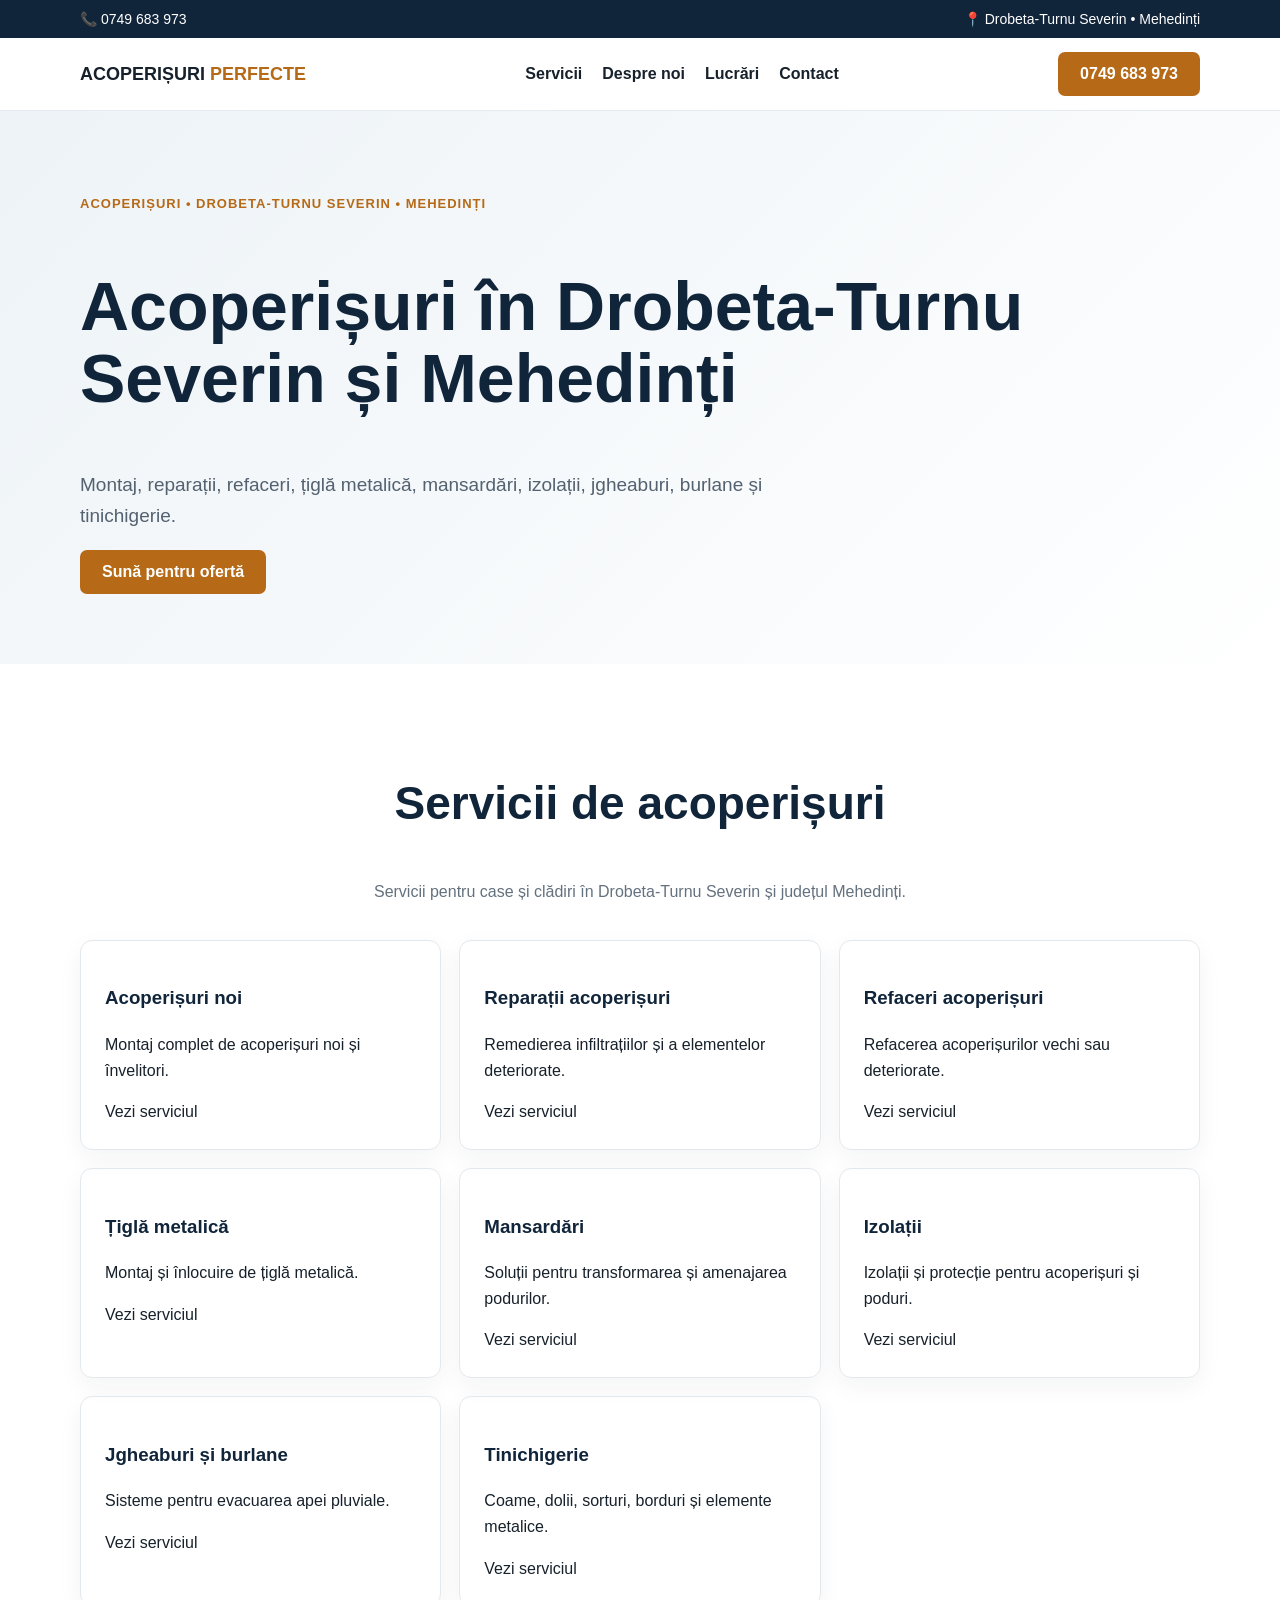
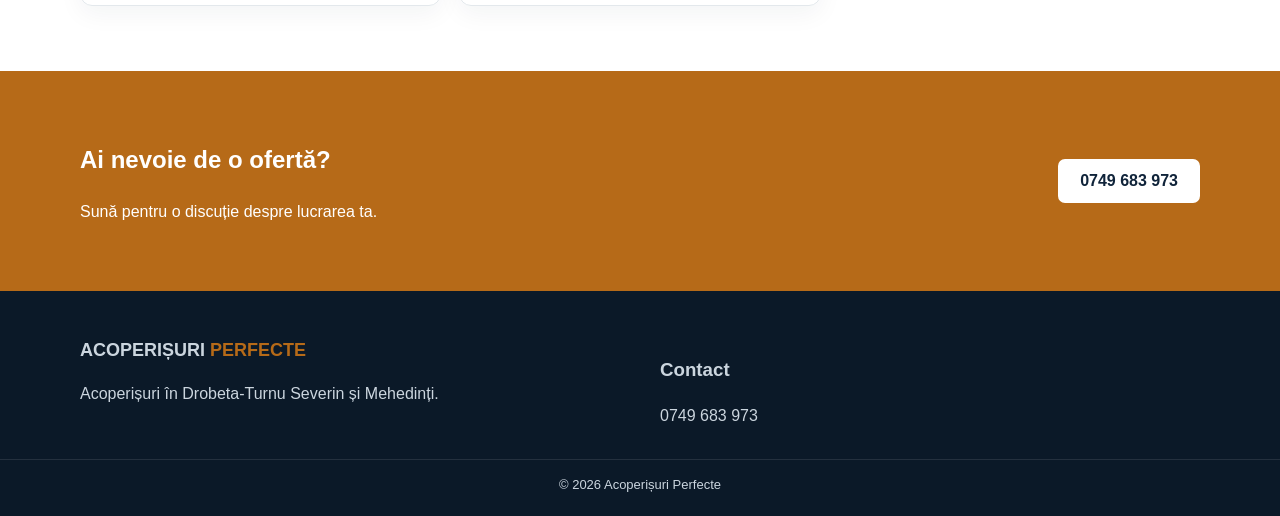
==== commit adca4c06: "Add files via upload" ====
--- a/index.html
+++ b/index.html
@@ -1 +1 @@
-<!doctype html><html lang="ro"><head><meta charset="utf-8"><meta name="viewport" content="width=device-width,initial-scale=1"><title>Servicii acoperișuri în Mehedinți | Acoperișuri Perfecte</title><meta name="description" content="Servicii complete de acoperișuri în Drobeta-Turnu Severin și Mehedinți."><meta name="robots" content="index,follow"><link rel="canonical" href="https://moiselamisto-cyber.github.io/acoperis-expert-mehedinti/../"><link rel="stylesheet" href="../style.css"></head><body><header class="topbar"><div class="wrap topbar-inner"><span>📞 0749 683 973</span><span>📍 Drobeta-Turnu Severin • Mehedinți</span></div></header><nav class="nav"><div class="wrap nav-inner"><a class="logo" href="../">ACOPERIȘURI <b>PERFECTE</b></a><div class="links"><a href="../servicii/">Servicii</a><a href="../despre-noi.html">Despre noi</a><a href="../lucrari.html">Lucrări</a><a href="../contact.html">Contact</a></div><a class="btn" href="tel:+40749683973">0749 683 973</a></div></nav><main><section class="hero"><div class="wrap"><p class="eyebrow">ACOPERIȘURI • DROBETA-TURNU SEVERIN • MEHEDINȚI</p><h1>Servicii de acoperișuri</h1><p class="lead">Montaj, reparații, refaceri, țiglă metalică, mansardări, izolații, jgheaburi, burlane și tinichigerie.</p><a class="btn" href="tel:+40749683973">Sună pentru ofertă</a></div></section><section class="section"><div class="wrap"><h2>Servicii de acoperișuri</h2><p class="section-lead">Serviciu disponibil în Drobeta-Turnu Severin și județul Mehedinți.</p><div class="cards"><article><h3>Evaluare</h3><p>Discutăm lucrarea și soluția potrivită pentru acoperiș.</p></article><article><h3>Execuție</h3><p>Lucrări pentru case și clădiri, adaptate proiectului.</p></article><article><h3>Contact direct</h3><p><a href="tel:+40749683973">0749 683 973</a></p></article></div></div></section></main><section class="cta"><div class="wrap cta-inner"><div><h2>Ai nevoie de o ofertă?</h2><p>Sună pentru o discuție despre lucrarea ta.</p></div><a class="btn light" href="tel:+40749683973">0749 683 973</a></div></section><footer><div class="wrap footer-grid"><div><div class="logo">ACOPERIȘURI <b>PERFECTE</b></div><p>Acoperișuri în Drobeta-Turnu Severin și Mehedinți.</p></div><div><h3>Contact</h3><a href="tel:+40749683973">0749 683 973</a></div></div><div class="copyright">© 2026 Acoperișuri Perfecte</div></footer></body></html>+<!doctype html><html lang="ro"><head><meta charset="utf-8"><meta name="viewport" content="width=device-width,initial-scale=1"><title>Acoperișuri Drobeta-Turnu Severin | Acoperișuri Perfecte</title><meta name="description" content="Servicii complete de acoperișuri în Drobeta-Turnu Severin și Mehedinți: montaj, reparații, refaceri, țiglă metalică, mansardări, izolații și tinichigerie."><meta name="robots" content="index,follow"><link rel="canonical" href="https://moiselamisto-cyber.github.io/acoperis-expert-mehedinti/"><link rel="stylesheet" href="style.css"></head><body><header class="topbar"><div class="wrap topbar-inner"><span>📞 0749 683 973</span><span>📍 Drobeta-Turnu Severin • Mehedinți</span></div></header><nav class="nav"><div class="wrap nav-inner"><a class="logo" href="index.html">ACOPERIȘURI <b>PERFECTE</b></a><div class="links"><a href="index.html#servicii">Servicii</a><a href="despre-noi.html">Despre noi</a><a href="lucrari.html">Lucrări</a><a href="contact.html">Contact</a></div><a class="btn" href="tel:+40749683973">0749 683 973</a></div></nav><main><section class="hero"><div class="wrap"><p class="eyebrow">ACOPERIȘURI • DROBETA-TURNU SEVERIN • MEHEDINȚI</p><h1>Acoperișuri în Drobeta-Turnu Severin și Mehedinți</h1><p class="lead">Montaj, reparații, refaceri, țiglă metalică, mansardări, izolații, jgheaburi, burlane și tinichigerie.</p><a class="btn" href="tel:+40749683973">Sună pentru ofertă</a></div></section><section id="servicii" class="section"><div class="wrap"><h2>Servicii de acoperișuri</h2><p class="section-lead">Servicii pentru case și clădiri în Drobeta-Turnu Severin și județul Mehedinți.</p><div class="cards"><article><h3>Acoperișuri noi</h3><p>Montaj complet de acoperișuri noi și învelitori.</p><a href="acoperisuri-noi.html">Vezi serviciul</a></article><article><h3>Reparații acoperișuri</h3><p>Remedierea infiltrațiilor și a elementelor deteriorate.</p><a href="reparatii-acoperisuri.html">Vezi serviciul</a></article><article><h3>Refaceri acoperișuri</h3><p>Refacerea acoperișurilor vechi sau deteriorate.</p><a href="refaceri-acoperisuri.html">Vezi serviciul</a></article><article><h3>Țiglă metalică</h3><p>Montaj și înlocuire de țiglă metalică.</p><a href="tigla-metalica.html">Vezi serviciul</a></article><article><h3>Mansardări</h3><p>Soluții pentru transformarea și amenajarea podurilor.</p><a href="mansardari.html">Vezi serviciul</a></article><article><h3>Izolații</h3><p>Izolații și protecție pentru acoperișuri și poduri.</p><a href="izolatii.html">Vezi serviciul</a></article><article><h3>Jgheaburi și burlane</h3><p>Sisteme pentru evacuarea apei pluviale.</p><a href="jgheaburi-burlane.html">Vezi serviciul</a></article><article><h3>Tinichigerie</h3><p>Coame, dolii, sorturi, borduri și elemente metalice.</p><a href="tinichigerie.html">Vezi serviciul</a></article></div></div></section></main><section class="cta"><div class="wrap cta-inner"><div><h2>Ai nevoie de o ofertă?</h2><p>Sună pentru o discuție despre lucrarea ta.</p></div><a class="btn light" href="tel:+40749683973">0749 683 973</a></div></section><footer><div class="wrap footer-grid"><div><div class="logo">ACOPERIȘURI <b>PERFECTE</b></div><p>Acoperișuri în Drobeta-Turnu Severin și Mehedinți.</p></div><div><h3>Contact</h3><a href="tel:+40749683973">0749 683 973</a></div></div><div class="copyright">© 2026 Acoperișuri Perfecte</div></footer></body></html>
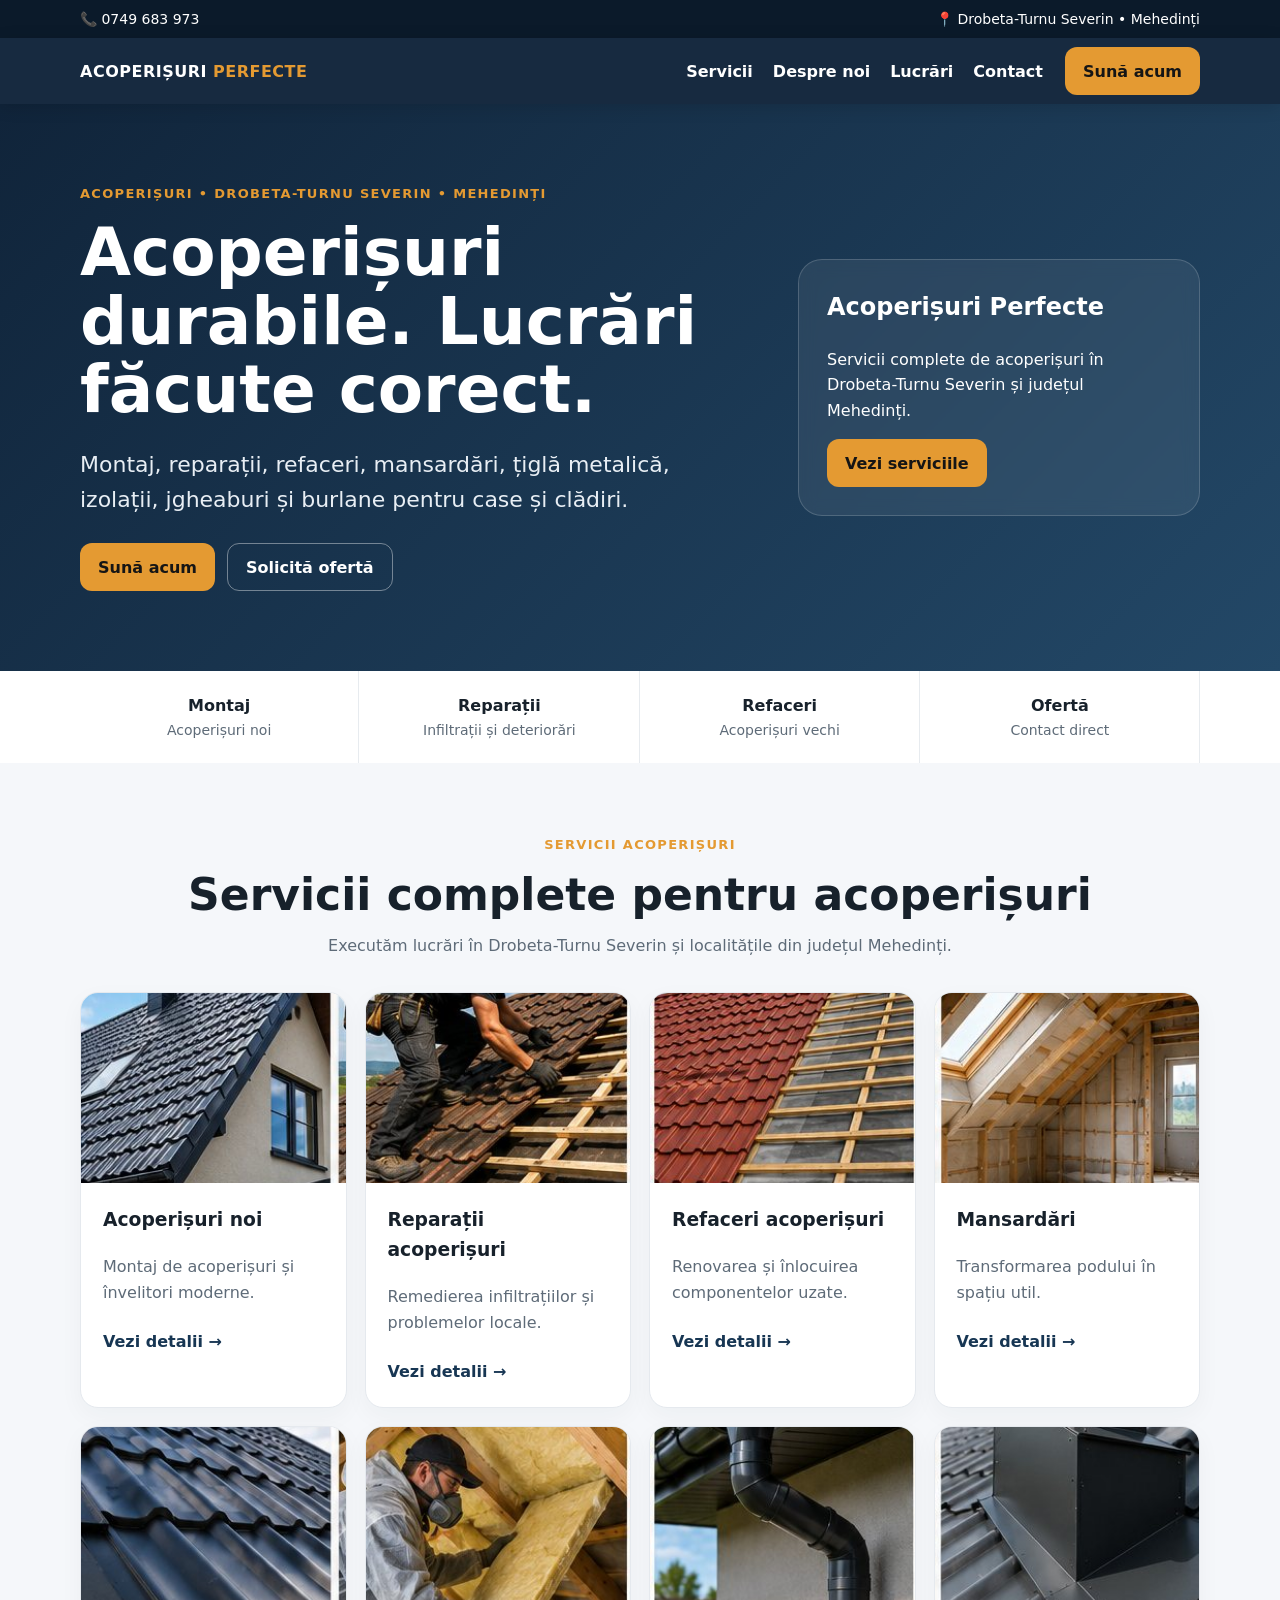
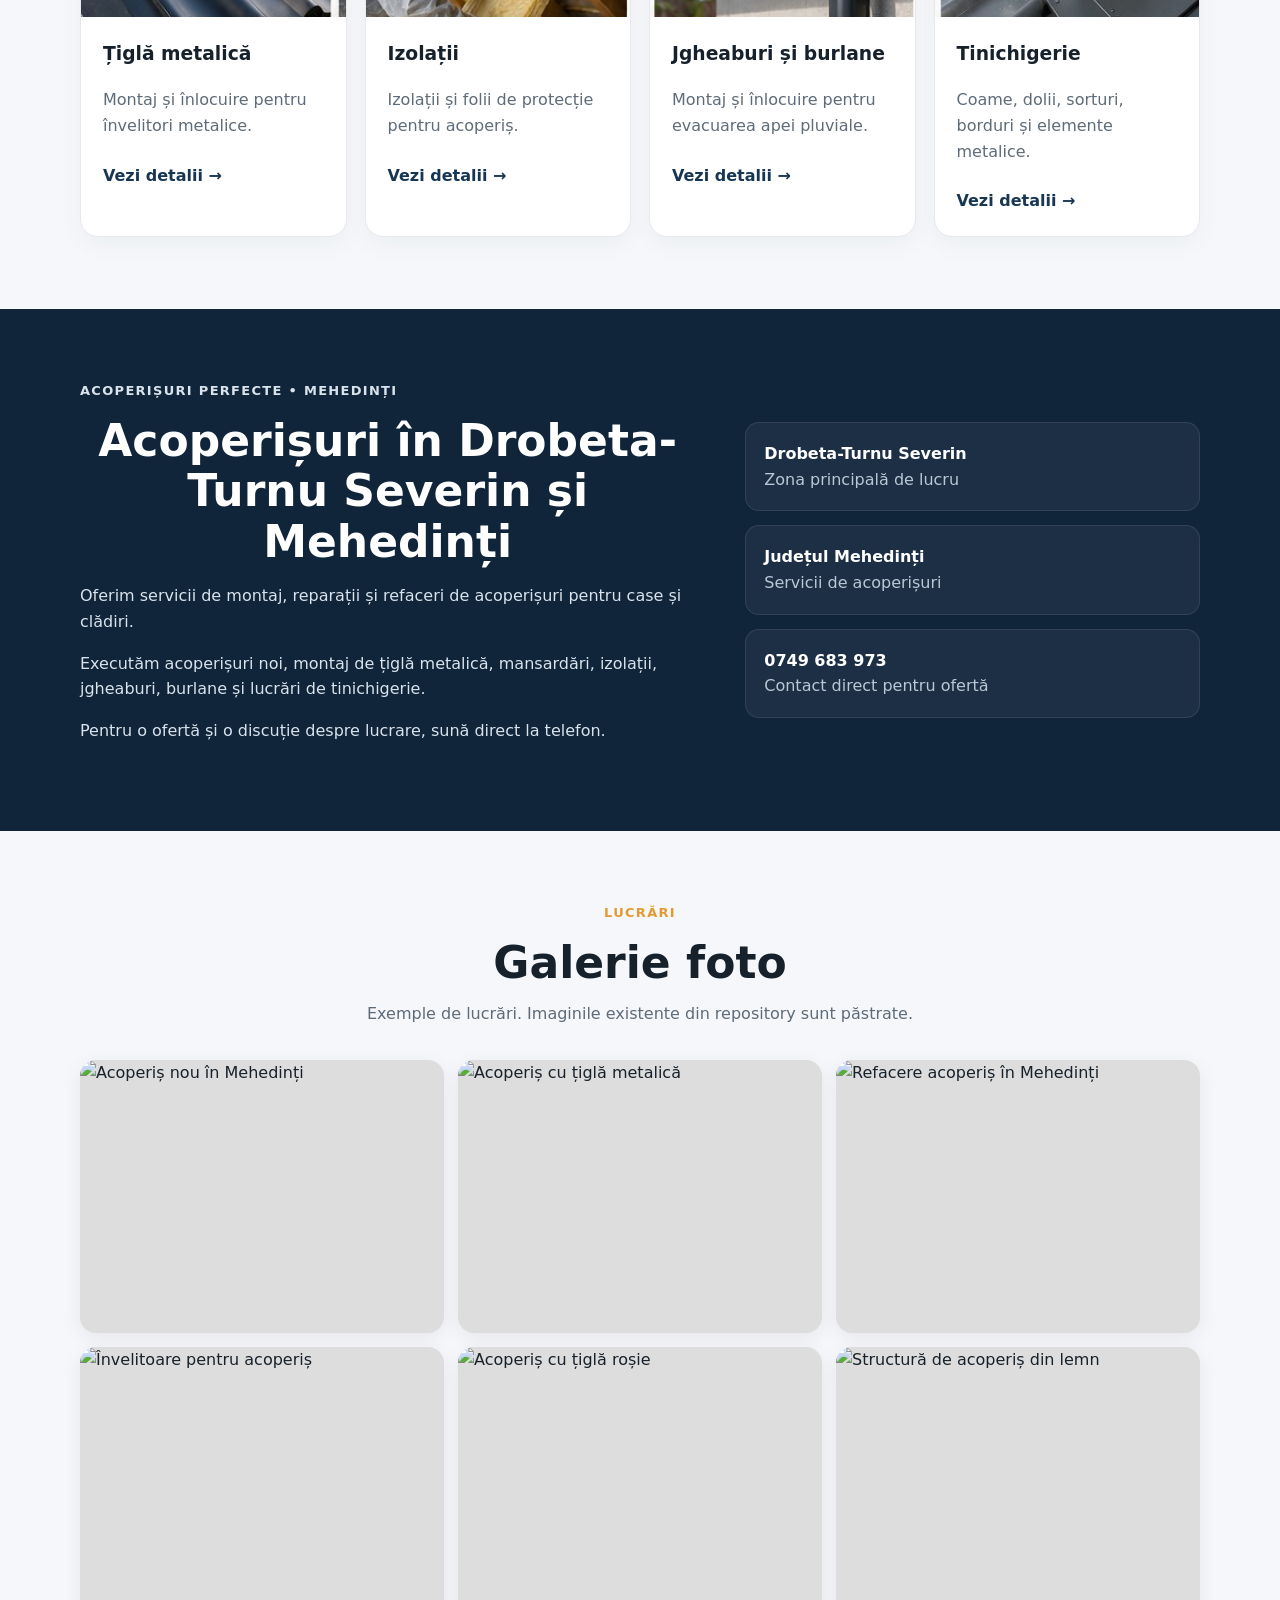
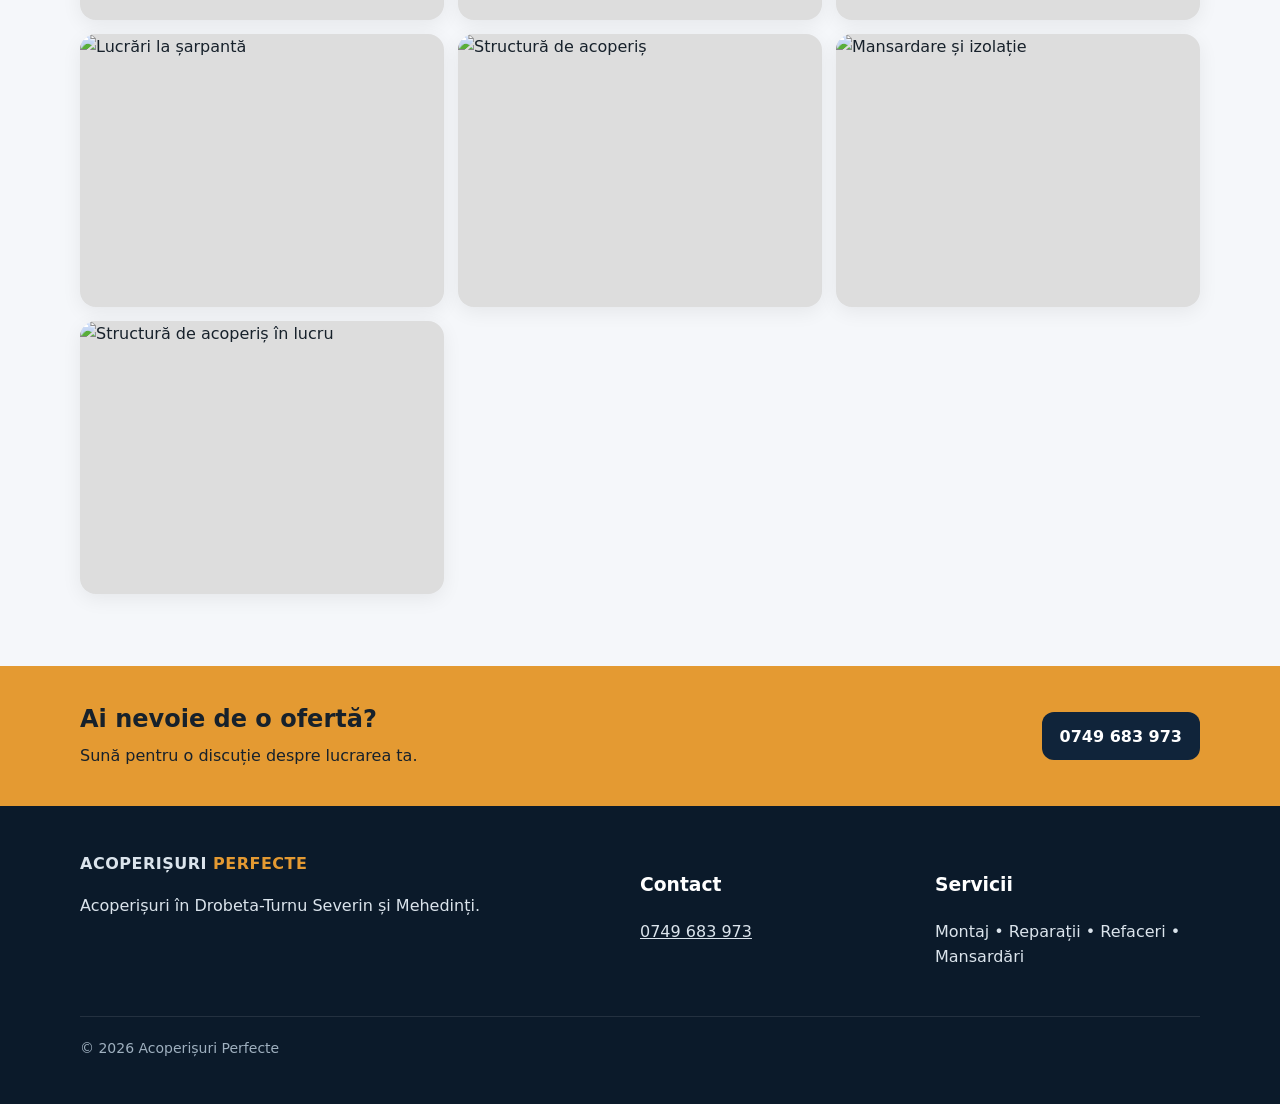
==== commit 8a09f02a: "Add files via upload" ====
--- a/index.html
+++ b/index.html
@@ -1 +1,147 @@
-<!doctype html><html lang="ro"><head><meta charset="utf-8"><meta name="viewport" content="width=device-width,initial-scale=1"><title>Acoperișuri Drobeta-Turnu Severin | Acoperișuri Perfecte</title><meta name="description" content="Servicii complete de acoperișuri în Drobeta-Turnu Severin și Mehedinți: montaj, reparații, refaceri, țiglă metalică, mansardări, izolații și tinichigerie."><meta name="robots" content="index,follow"><link rel="canonical" href="https://moiselamisto-cyber.github.io/acoperis-expert-mehedinti/"><link rel="stylesheet" href="style.css"></head><body><header class="topbar"><div class="wrap topbar-inner"><span>📞 0749 683 973</span><span>📍 Drobeta-Turnu Severin • Mehedinți</span></div></header><nav class="nav"><div class="wrap nav-inner"><a class="logo" href="index.html">ACOPERIȘURI <b>PERFECTE</b></a><div class="links"><a href="index.html#servicii">Servicii</a><a href="despre-noi.html">Despre noi</a><a href="lucrari.html">Lucrări</a><a href="contact.html">Contact</a></div><a class="btn" href="tel:+40749683973">0749 683 973</a></div></nav><main><section class="hero"><div class="wrap"><p class="eyebrow">ACOPERIȘURI • DROBETA-TURNU SEVERIN • MEHEDINȚI</p><h1>Acoperișuri în Drobeta-Turnu Severin și Mehedinți</h1><p class="lead">Montaj, reparații, refaceri, țiglă metalică, mansardări, izolații, jgheaburi, burlane și tinichigerie.</p><a class="btn" href="tel:+40749683973">Sună pentru ofertă</a></div></section><section id="servicii" class="section"><div class="wrap"><h2>Servicii de acoperișuri</h2><p class="section-lead">Servicii pentru case și clădiri în Drobeta-Turnu Severin și județul Mehedinți.</p><div class="cards"><article><h3>Acoperișuri noi</h3><p>Montaj complet de acoperișuri noi și învelitori.</p><a href="acoperisuri-noi.html">Vezi serviciul</a></article><article><h3>Reparații acoperișuri</h3><p>Remedierea infiltrațiilor și a elementelor deteriorate.</p><a href="reparatii-acoperisuri.html">Vezi serviciul</a></article><article><h3>Refaceri acoperișuri</h3><p>Refacerea acoperișurilor vechi sau deteriorate.</p><a href="refaceri-acoperisuri.html">Vezi serviciul</a></article><article><h3>Țiglă metalică</h3><p>Montaj și înlocuire de țiglă metalică.</p><a href="tigla-metalica.html">Vezi serviciul</a></article><article><h3>Mansardări</h3><p>Soluții pentru transformarea și amenajarea podurilor.</p><a href="mansardari.html">Vezi serviciul</a></article><article><h3>Izolații</h3><p>Izolații și protecție pentru acoperișuri și poduri.</p><a href="izolatii.html">Vezi serviciul</a></article><article><h3>Jgheaburi și burlane</h3><p>Sisteme pentru evacuarea apei pluviale.</p><a href="jgheaburi-burlane.html">Vezi serviciul</a></article><article><h3>Tinichigerie</h3><p>Coame, dolii, sorturi, borduri și elemente metalice.</p><a href="tinichigerie.html">Vezi serviciul</a></article></div></div></section></main><section class="cta"><div class="wrap cta-inner"><div><h2>Ai nevoie de o ofertă?</h2><p>Sună pentru o discuție despre lucrarea ta.</p></div><a class="btn light" href="tel:+40749683973">0749 683 973</a></div></section><footer><div class="wrap footer-grid"><div><div class="logo">ACOPERIȘURI <b>PERFECTE</b></div><p>Acoperișuri în Drobeta-Turnu Severin și Mehedinți.</p></div><div><h3>Contact</h3><a href="tel:+40749683973">0749 683 973</a></div></div><div class="copyright">© 2026 Acoperișuri Perfecte</div></footer></body></html>+<!doctype html>
+<html lang="ro">
+<head>
+  <meta charset="utf-8">
+  <meta name="viewport" content="width=device-width, initial-scale=1, viewport-fit=cover">
+  <title>Acoperișuri Perfecte | Acoperișuri în Drobeta-Turnu Severin și Mehedinți</title>
+  <meta name="description" content="Acoperișuri Perfecte: montaj, reparații, refaceri, mansardări, țiglă metalică, izolații, jgheaburi și burlane în Drobeta-Turnu Severin și Mehedinți. Sună pentru ofertă.">
+  <meta name="robots" content="index, follow, max-image-preview:large">
+  <meta name="theme-color" content="#10243a">
+  <link rel="canonical" href="https://moiselamisto-cyber.github.io/acoperis-expert-mehedinti/">
+  <meta property="og:type" content="website">
+  <meta property="og:locale" content="ro_RO">
+  <meta property="og:title" content="Acoperișuri Perfecte | Drobeta-Turnu Severin">
+  <meta property="og:description" content="Montaj, reparații și refaceri de acoperișuri în Drobeta-Turnu Severin și Mehedinți.">
+  <meta property="og:url" content="https://moiselamisto-cyber.github.io/acoperis-expert-mehedinti/">
+  <link rel="preload" as="image" href="serviciu-acoperisuri-noi.jpg">
+  <link rel="preconnect" href="https://fonts.googleapis.com">
+  <link rel="preconnect" href="https://fonts.gstatic.com" crossorigin>
+  <style>
+    :root{--navy:#10243a;--navy2:#173653;--accent:#e49a32;--bg:#f5f7fa;--text:#17212b;--muted:#5e6b78;--white:#fff;--radius:18px}
+    *{box-sizing:border-box}html{scroll-behavior:smooth}body{margin:0;font-family:system-ui,-apple-system,Segoe UI,Roboto,Arial,sans-serif;color:var(--text);background:var(--bg);line-height:1.6}a{color:inherit}
+    .wrap{width:min(1120px,92%);margin:auto}.topbar{background:#0b1a2a;color:#fff;font-size:14px}.topbar-inner{display:flex;justify-content:space-between;gap:16px;padding:8px 0}
+    .nav{position:sticky;top:0;z-index:20;background:rgba(16,36,58,.97);color:#fff;box-shadow:0 3px 16px #0002}.nav-inner{min-height:66px;display:flex;align-items:center;gap:22px}.logo{text-decoration:none;font-weight:800;letter-spacing:.5px;white-space:nowrap}.logo b{color:var(--accent)}.links{display:flex;gap:20px;margin-left:auto}.links a{text-decoration:none;font-weight:650}.btn{display:inline-flex;align-items:center;justify-content:center;min-height:48px;padding:10px 18px;border-radius:12px;background:var(--accent);color:#151515;text-decoration:none;font-weight:800;border:0}.btn.ghost{background:transparent;color:#fff;border:1px solid #ffffff66}.menu{display:none}
+    .hero{background:linear-gradient(135deg,#10243a,#234867);color:#fff;padding:80px 0}.hero-grid{display:grid;grid-template-columns:1.25fr .75fr;gap:48px;align-items:center}.eyebrow{font-size:13px;font-weight:800;letter-spacing:1.3px;color:var(--accent);margin:0 0 14px}.hero h1{font-size:clamp(38px,6vw,66px);line-height:1.04;margin:0 0 20px}.lead{font-size:clamp(18px,2.4vw,22px);color:#e8eef4;max-width:720px}.actions{display:flex;gap:12px;flex-wrap:wrap;margin-top:26px}.hero-card{background:#ffffff12;border:1px solid #ffffff2b;border-radius:24px;padding:28px;backdrop-filter:blur(8px)}.hero-card h2{margin-top:0}
+    .trust{background:#fff}.trust-grid{display:grid;grid-template-columns:repeat(4,1fr);gap:1px}.trust-grid>div{padding:22px 14px;text-align:center;border-right:1px solid #e7ebef}.trust b,.trust span{display:block}.trust span{color:var(--muted);font-size:14px}
+    .section{padding:72px 0}.section h2{text-align:center;font-size:clamp(30px,4vw,44px);line-height:1.15;margin:0 0 12px}.section-lead{text-align:center;color:var(--muted);max-width:760px;margin:0 auto 34px}.center{text-align:center}.cards{display:grid;grid-template-columns:repeat(4,1fr);gap:18px}.card{background:#fff;border:1px solid #e5e9ee;border-radius:var(--radius);padding:24px;box-shadow:0 8px 25px #13283a0a}.card h3{margin-top:0}.card p{color:var(--muted)}
+    .dark{background:var(--navy);color:#fff}.split{display:grid;grid-template-columns:1.15fr .85fr;gap:50px;align-items:center}.dark p{color:#d9e3ec}.facts{display:grid;gap:14px}.facts div{padding:18px;background:#ffffff0d;border:1px solid #ffffff18;border-radius:14px}.facts strong,.facts span{display:block}.facts span{color:#b9c8d6}
+    .gallery{display:grid;grid-template-columns:repeat(3,1fr);gap:14px}.gallery img{display:block;width:100%;aspect-ratio:4/3;object-fit:cover;border-radius:16px;background:#ddd;box-shadow:0 5px 20px #0001}
+    .cta{background:var(--accent);padding:34px 0}.cta-inner{display:flex;align-items:center;justify-content:space-between;gap:20px}.cta h2{margin:0}.cta p{margin:4px 0}.cta .btn{background:#10243a;color:#fff}
+    footer{background:#0b1a2a;color:#dbe4ec;padding:45px 0}.footer-grid{display:grid;grid-template-columns:2fr 1fr 1fr;gap:30px}.footer-grid h3{color:#fff}.copyright{border-top:1px solid #ffffff1a;margin-top:30px;padding-top:20px;color:#9fb0bf;font-size:14px}
+    @media (max-width:800px){
+      .topbar-inner{flex-direction:column;gap:2px;text-align:center}.nav-inner{min-height:60px}.links{display:none}.nav .btn{margin-left:auto;min-height:42px;padding:8px 12px;font-size:14px}.hero{padding:54px 0}.hero-grid,.split{grid-template-columns:1fr;gap:28px}.hero h1{font-size:42px}.hero-card{padding:22px}.trust-grid{grid-template-columns:repeat(2,1fr)}.cards{grid-template-columns:repeat(2,1fr)}.gallery{grid-template-columns:repeat(2,1fr)}.section{padding:52px 0}.cta-inner{flex-direction:column;align-items:flex-start}.footer-grid{grid-template-columns:1fr 1fr}
+    }
+    @media (max-width:520px){
+      .wrap{width:min(94%,520px)}.logo{font-size:14px}.nav .btn{font-size:13px}.hero h1{font-size:36px}.lead{font-size:17px}.actions .btn{width:100%}.trust-grid,.cards,.gallery,.footer-grid{grid-template-columns:1fr}.trust-grid>div{border-right:0;border-bottom:1px solid #e7ebef}.gallery img{aspect-ratio:16/11}.section h2{text-align:left}.section-lead{text-align:left}.eyebrow{font-size:11px}
+    }
+  
+.card{text-decoration:none;color:inherit;display:block;transition:transform .18s ease,box-shadow .18s ease}
+.card:hover{transform:translateY(-3px);box-shadow:0 12px 30px #13283a18}
+.service-more{display:inline-block;margin-top:10px;font-weight:800;color:#173653}
+@media(max-width:520px){.card{min-height:170px}.service-more{font-size:15px}}
+
+  
+.service-card{padding:0;overflow:hidden;text-decoration:none;color:inherit;display:block;transition:transform .18s ease,box-shadow .18s ease}
+.service-card:hover{transform:translateY(-3px);box-shadow:0 14px 32px #13283a18}
+.service-card>img{display:block;width:100%;height:190px;object-fit:cover}
+.service-card-body{padding:22px}
+.service-more{display:inline-block;margin-top:8px;font-weight:800;color:#173653}
+@media(max-width:800px){.service-card>img{height:180px}}
+@media(max-width:520px){.service-card>img{height:210px}.service-card-body{padding:20px}.service-card{min-height:0}}
+
+  </style>
+  <script type="application/ld+json">
+  {
+    "@context":"https://schema.org",
+    "@type":"RoofingContractor",
+    "name":"Acoperișuri Perfecte",
+    "telephone":"+40749683973",
+    "url":"https://moiselamisto-cyber.github.io/acoperis-expert-mehedinti/",
+    "areaServed":[{"@type":"City","name":"Drobeta-Turnu Severin"},{"@type":"AdministrativeArea","name":"Mehedinți"}],
+    "address":{"@type":"PostalAddress","addressLocality":"Drobeta-Turnu Severin","addressRegion":"Mehedinți","addressCountry":"RO"}
+  }
+  </script>
+</head>
+<body>
+<header class="topbar"><div class="wrap topbar-inner"><span>📞 0749 683 973</span><span>📍 Drobeta-Turnu Severin • Mehedinți</span></div></header>
+<nav class="nav"><div class="wrap nav-inner">
+  <a class="logo" href="#acasa">ACOPERIȘURI <b>PERFECTE</b></a>
+  <div class="links"><a href="#servicii">Servicii</a><a href="#despre">Despre noi</a><a href="#lucrari">Lucrări</a><a href="#contact">Contact</a></div>
+  <a class="btn" href="tel:+40749683973">Sună acum</a>
+</div></nav>
+
+<main id="acasa">
+<section class="hero"><div class="wrap hero-grid"><div>
+  <p class="eyebrow">ACOPERIȘURI • DROBETA-TURNU SEVERIN • MEHEDINȚI</p>
+  <h1>Acoperișuri durabile. <strong>Lucrări făcute corect.</strong></h1>
+  <p class="lead">Montaj, reparații, refaceri, mansardări, țiglă metalică, izolații, jgheaburi și burlane pentru case și clădiri.</p>
+  <div class="actions"><a class="btn" href="tel:+40749683973">Sună acum</a><a class="btn ghost" href="#contact">Solicită ofertă</a></div>
+</div><div class="hero-card"><h2>Acoperișuri Perfecte</h2><p>Servicii complete de acoperișuri în Drobeta-Turnu Severin și județul Mehedinți.</p><a class="btn" href="#servicii">Vezi serviciile</a></div></div></section>
+
+<section class="trust"><div class="wrap trust-grid"><div><b>Montaj</b><span>Acoperișuri noi</span></div><div><b>Reparații</b><span>Infiltrații și deteriorări</span></div><div><b>Refaceri</b><span>Acoperișuri vechi</span></div><div><b>Ofertă</b><span>Contact direct</span></div></div></section>
+
+<section id="servicii" class="section"><div class="wrap">
+<p class="eyebrow center">SERVICII ACOPERIȘURI</p><h2>Servicii complete pentru acoperișuri</h2><p class="section-lead">Executăm lucrări în Drobeta-Turnu Severin și localitățile din județul Mehedinți.</p>
+<div class="cards">
+<a class="card service-card" href="acoperisuri-noi.html" aria-label="Vezi pagina Acoperișuri noi">
+<img src="serviciu-acoperisuri-noi.jpg" alt="Acoperișuri noi în Drobeta-Turnu Severin și Mehedinți" loading="lazy" decoding="async">
+<div class="service-card-body"><h3>Acoperișuri noi</h3><p>Montaj de acoperișuri și învelitori moderne.</p><span class="service-more">Vezi detalii →</span></div>
+</a>
+<a class="card service-card" href="reparatii-acoperisuri.html" aria-label="Vezi pagina Reparații acoperișuri">
+<img src="serviciu-reparatii.jpg" alt="Reparații acoperișuri în Drobeta-Turnu Severin și Mehedinți" loading="lazy" decoding="async">
+<div class="service-card-body"><h3>Reparații acoperișuri</h3><p>Remedierea infiltrațiilor și problemelor locale.</p><span class="service-more">Vezi detalii →</span></div>
+</a>
+<a class="card service-card" href="refaceri-acoperisuri.html" aria-label="Vezi pagina Refaceri acoperișuri">
+<img src="serviciu-refaceri.jpg" alt="Refaceri acoperișuri în Drobeta-Turnu Severin și Mehedinți" loading="lazy" decoding="async">
+<div class="service-card-body"><h3>Refaceri acoperișuri</h3><p>Renovarea și înlocuirea componentelor uzate.</p><span class="service-more">Vezi detalii →</span></div>
+</a>
+<a class="card service-card" href="mansardari.html" aria-label="Vezi pagina Mansardări">
+<img src="serviciu-mansardari.jpg" alt="Mansardări în Drobeta-Turnu Severin și Mehedinți" loading="lazy" decoding="async">
+<div class="service-card-body"><h3>Mansardări</h3><p>Transformarea podului în spațiu util.</p><span class="service-more">Vezi detalii →</span></div>
+</a>
+<a class="card service-card" href="tigla-metalica.html" aria-label="Vezi pagina Țiglă metalică">
+<img src="serviciu-tigla-metalica.jpg" alt="Țiglă metalică în Drobeta-Turnu Severin și Mehedinți" loading="lazy" decoding="async">
+<div class="service-card-body"><h3>Țiglă metalică</h3><p>Montaj și înlocuire pentru învelitori metalice.</p><span class="service-more">Vezi detalii →</span></div>
+</a>
+<a class="card service-card" href="izolatii-acoperisuri.html" aria-label="Vezi pagina Izolații">
+<img src="serviciu-izolatii.jpg" alt="Izolații în Drobeta-Turnu Severin și Mehedinți" loading="lazy" decoding="async">
+<div class="service-card-body"><h3>Izolații</h3><p>Izolații și folii de protecție pentru acoperiș.</p><span class="service-more">Vezi detalii →</span></div>
+</a>
+<a class="card service-card" href="jgheaburi-burlane.html" aria-label="Vezi pagina Jgheaburi și burlane">
+<img src="serviciu-jgheaburi.jpg" alt="Jgheaburi și burlane în Drobeta-Turnu Severin și Mehedinți" loading="lazy" decoding="async">
+<div class="service-card-body"><h3>Jgheaburi și burlane</h3><p>Montaj și înlocuire pentru evacuarea apei pluviale.</p><span class="service-more">Vezi detalii →</span></div>
+</a>
+<a class="card service-card" href="tinichigerie.html" aria-label="Vezi pagina Tinichigerie">
+<img src="serviciu-tinichigerie.jpg" alt="Tinichigerie în Drobeta-Turnu Severin și Mehedinți" loading="lazy" decoding="async">
+<div class="service-card-body"><h3>Tinichigerie</h3><p>Coame, dolii, sorturi, borduri și elemente metalice.</p><span class="service-more">Vezi detalii →</span></div>
+</a>
+</div></div></section>
+
+<section id="despre" class="section dark"><div class="wrap split"><div>
+<p class="eyebrow">ACOPERIȘURI PERFECTE • MEHEDINȚI</p><h2>Acoperișuri în Drobeta-Turnu Severin și Mehedinți</h2>
+<p>Oferim servicii de montaj, reparații și refaceri de acoperișuri pentru case și clădiri.</p>
+<p>Executăm acoperișuri noi, montaj de țiglă metalică, mansardări, izolații, jgheaburi, burlane și lucrări de tinichigerie.</p>
+<p>Pentru o ofertă și o discuție despre lucrare, sună direct la telefon.</p>
+</div><div class="facts"><div><strong>Drobeta-Turnu Severin</strong><span>Zona principală de lucru</span></div><div><strong>Județul Mehedinți</strong><span>Servicii de acoperișuri</span></div><div><strong>0749 683 973</strong><span>Contact direct pentru ofertă</span></div></div></div></section>
+
+<section id="lucrari" class="section"><div class="wrap">
+<p class="eyebrow center">LUCRĂRI</p><h2>Galerie foto</h2><p class="section-lead">Exemple de lucrări. Imaginile existente din repository sunt păstrate.</p>
+<div class="gallery">
+<img src="galerie-01.jpg" alt="Acoperiș nou în Mehedinți" loading="lazy">
+<img src="galerie-02.jpg" alt="Acoperiș cu țiglă metalică" loading="lazy">
+<img src="galerie-03.jpg" alt="Refacere acoperiș în Mehedinți" loading="lazy">
+<img src="galerie-04.jpg" alt="Învelitoare pentru acoperiș" loading="lazy">
+<img src="galerie-05.jpg" alt="Acoperiș cu țiglă roșie" loading="lazy">
+<img src="galerie-06.jpg" alt="Structură de acoperiș din lemn" loading="lazy">
+<img src="galerie-07.jpg" alt="Lucrări la șarpantă" loading="lazy">
+<img src="galerie-08.jpg" alt="Structură de acoperiș" loading="lazy">
+<img src="galerie-09.jpg" alt="Mansardare și izolație" loading="lazy">
+<img src="galerie-10.jpg" alt="Structură de acoperiș în lucru" loading="lazy">
+</div></div></section>
+</main>
+
+<section id="contact" class="cta"><div class="wrap cta-inner"><div><h2>Ai nevoie de o ofertă?</h2><p>Sună pentru o discuție despre lucrarea ta.</p></div><a class="btn" href="tel:+40749683973">0749 683 973</a></div></section>
+
+<footer><div class="wrap footer-grid"><div><div class="logo">ACOPERIȘURI <b>PERFECTE</b></div><p>Acoperișuri în Drobeta-Turnu Severin și Mehedinți.</p></div><div><h3>Contact</h3><a href="tel:+40749683973">0749 683 973</a></div><div><h3>Servicii</h3><p>Montaj • Reparații • Refaceri • Mansardări</p></div></div><div class="wrap copyright">© 2026 Acoperișuri Perfecte</div></footer>
+</body>
+</html>
